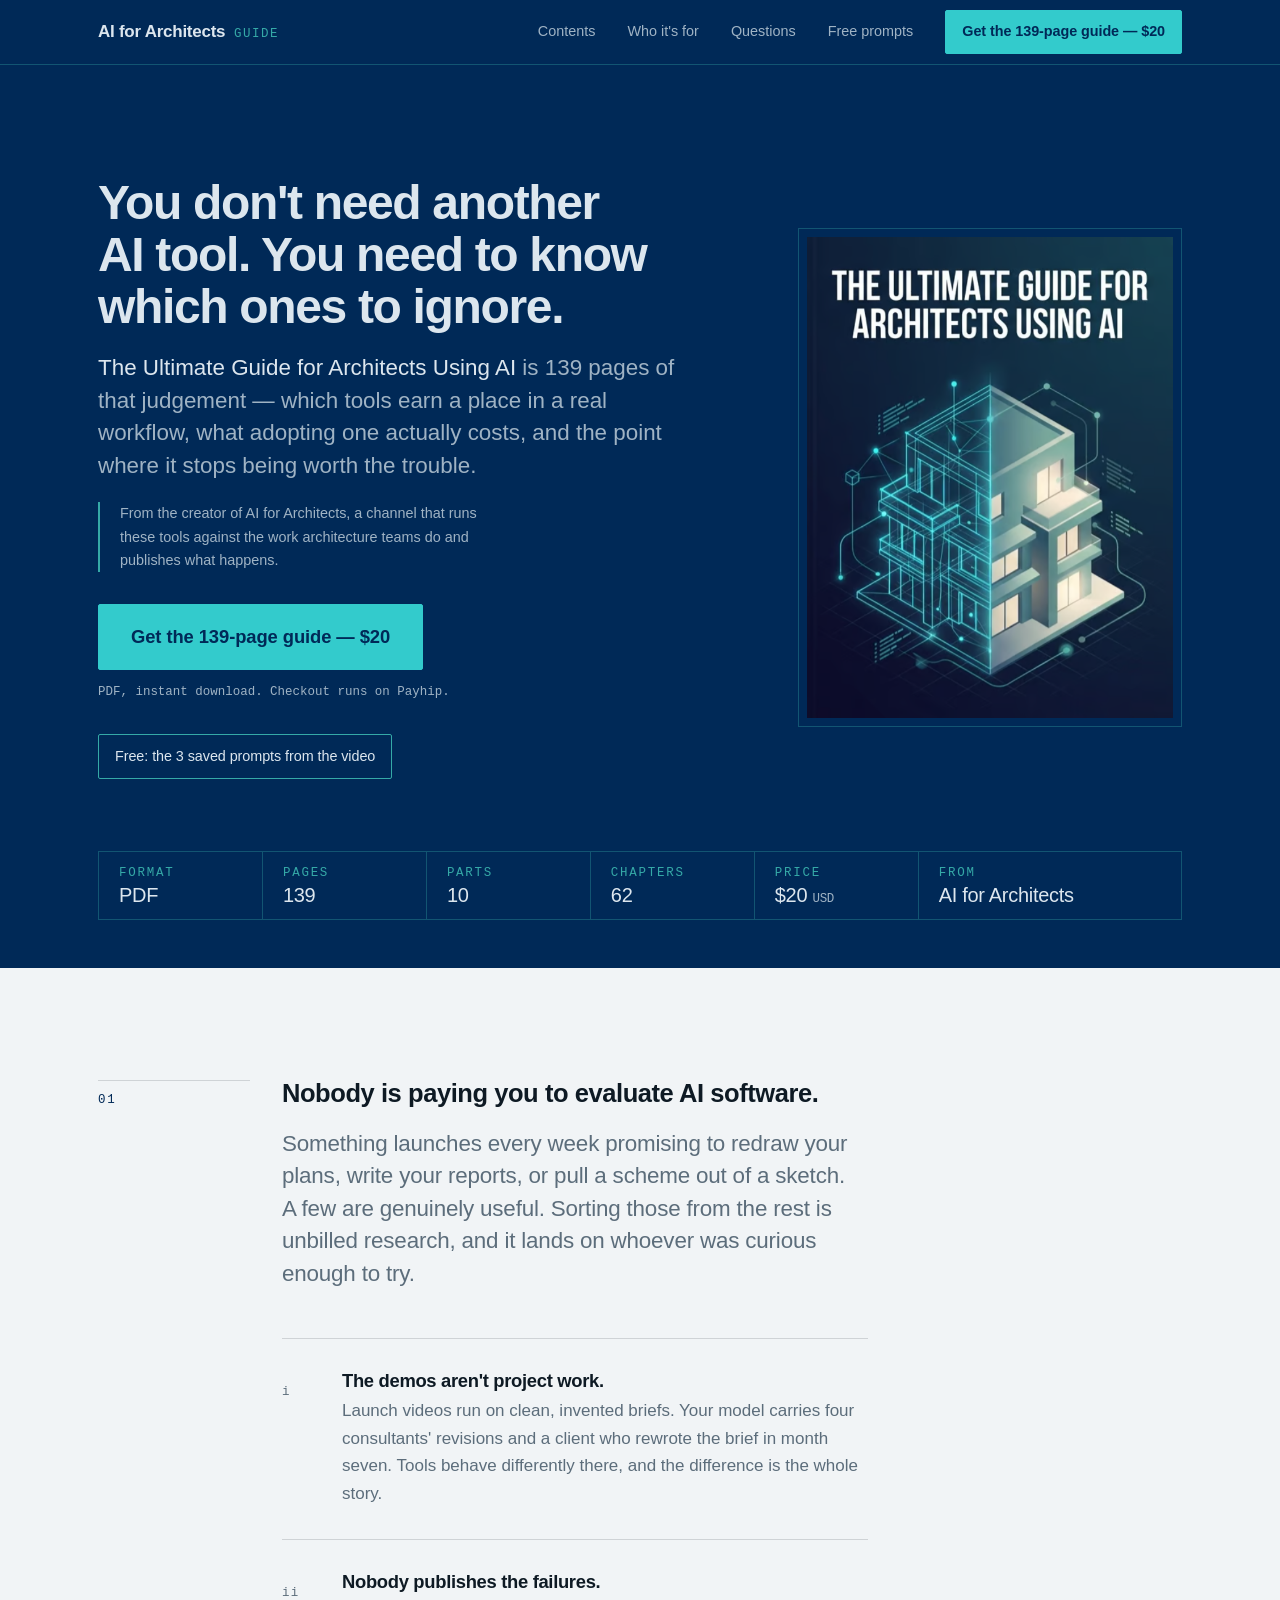
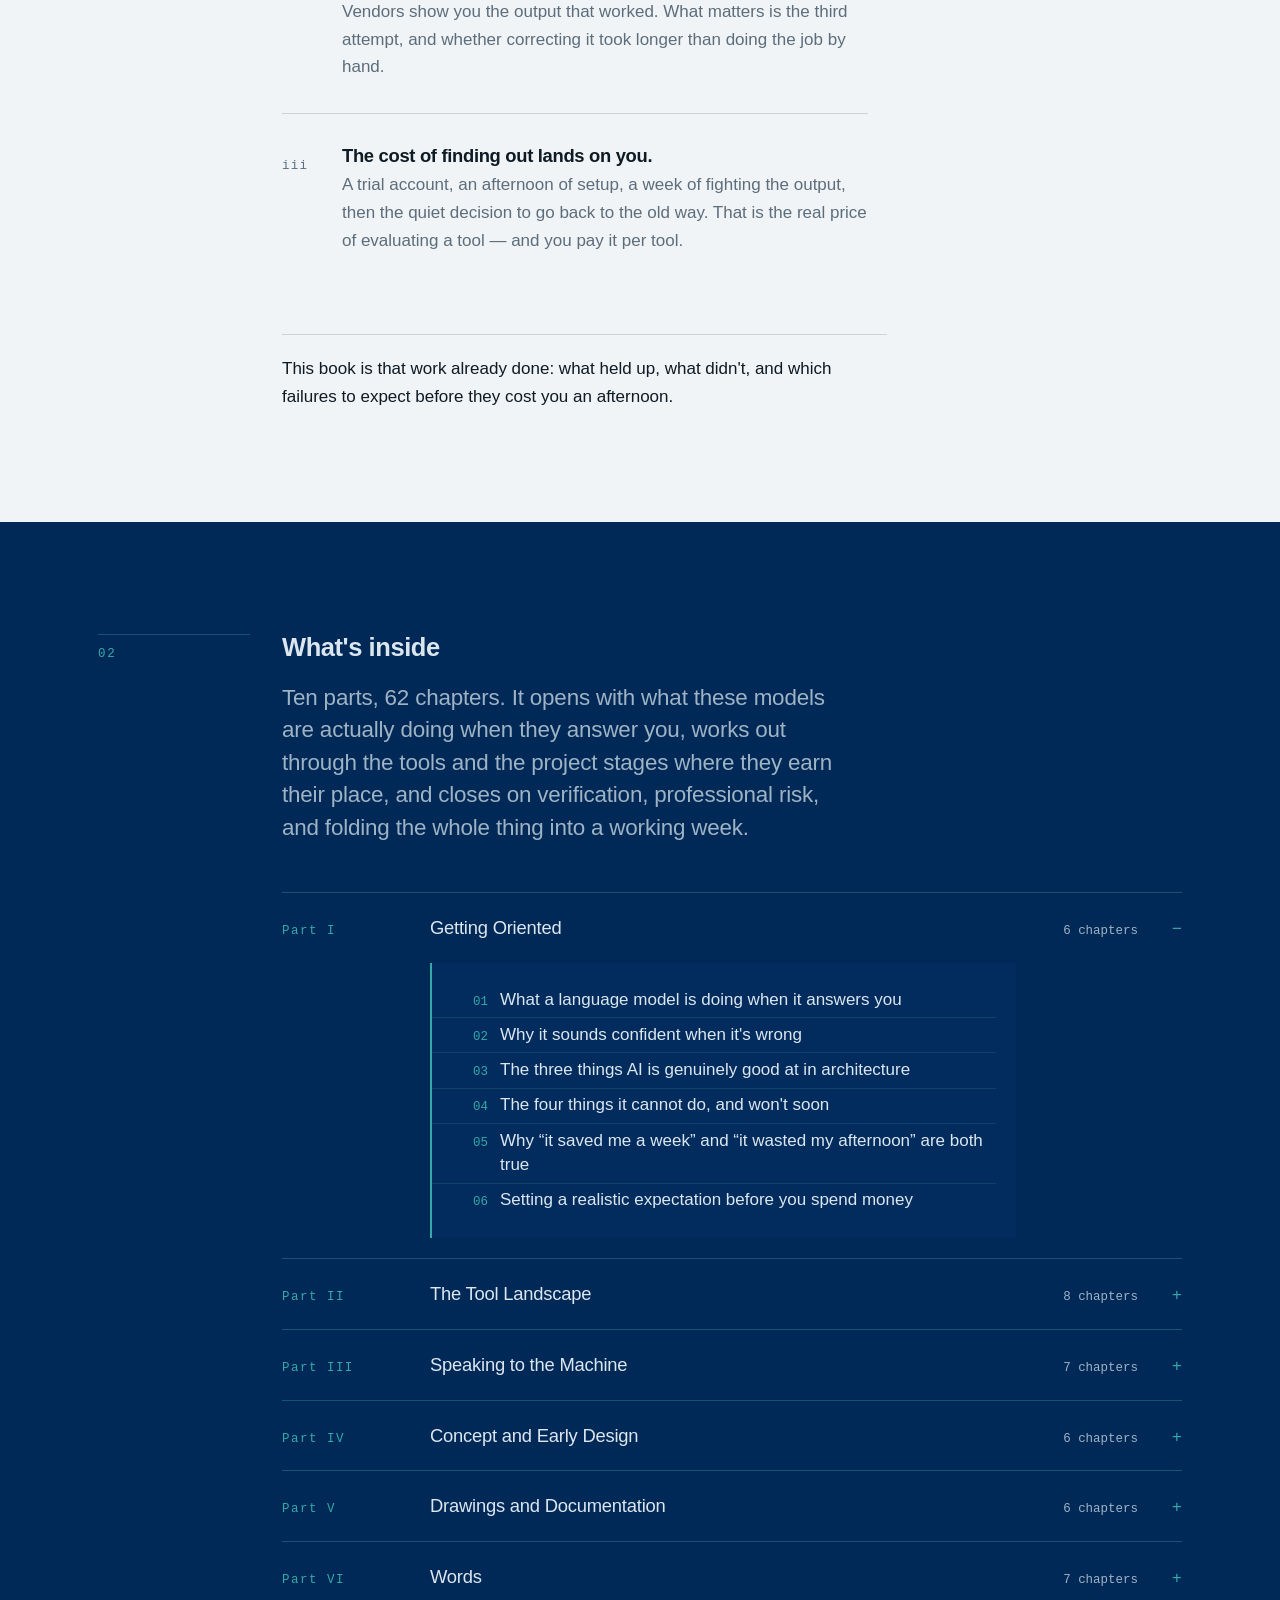
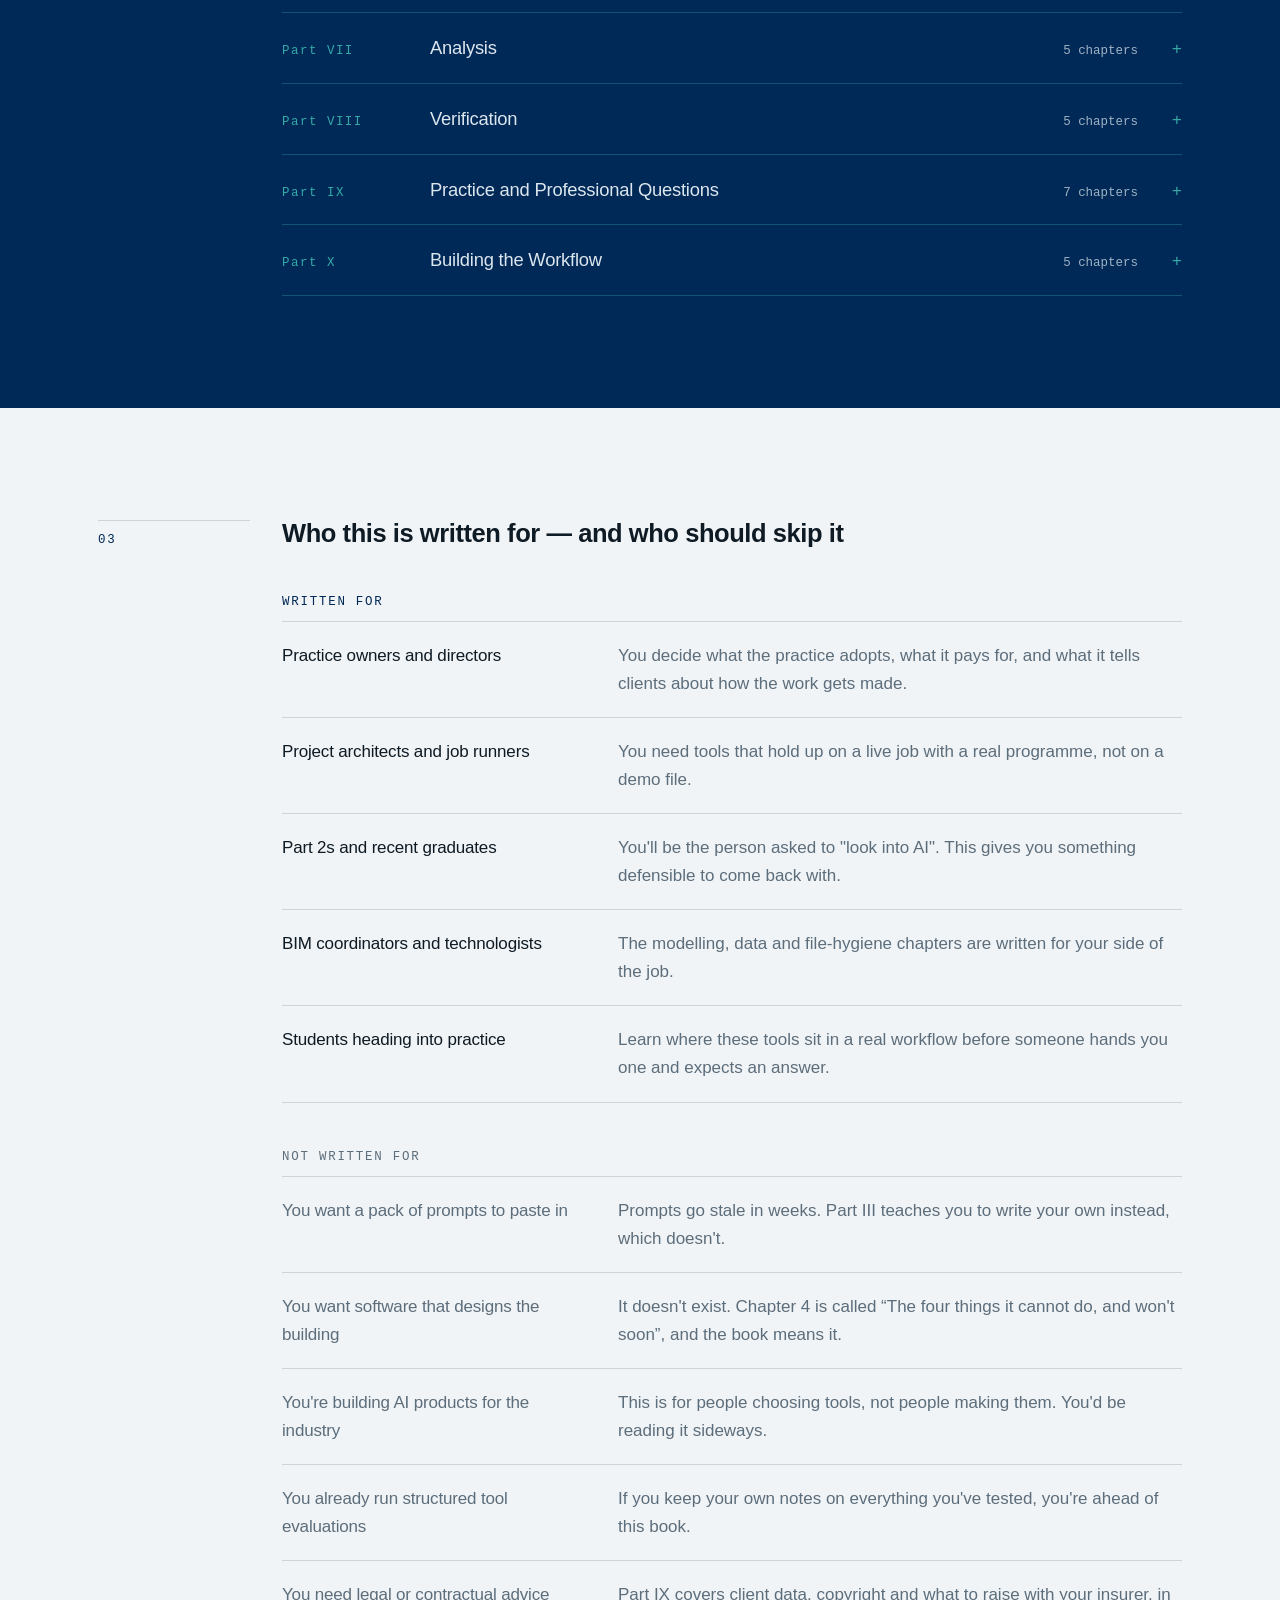
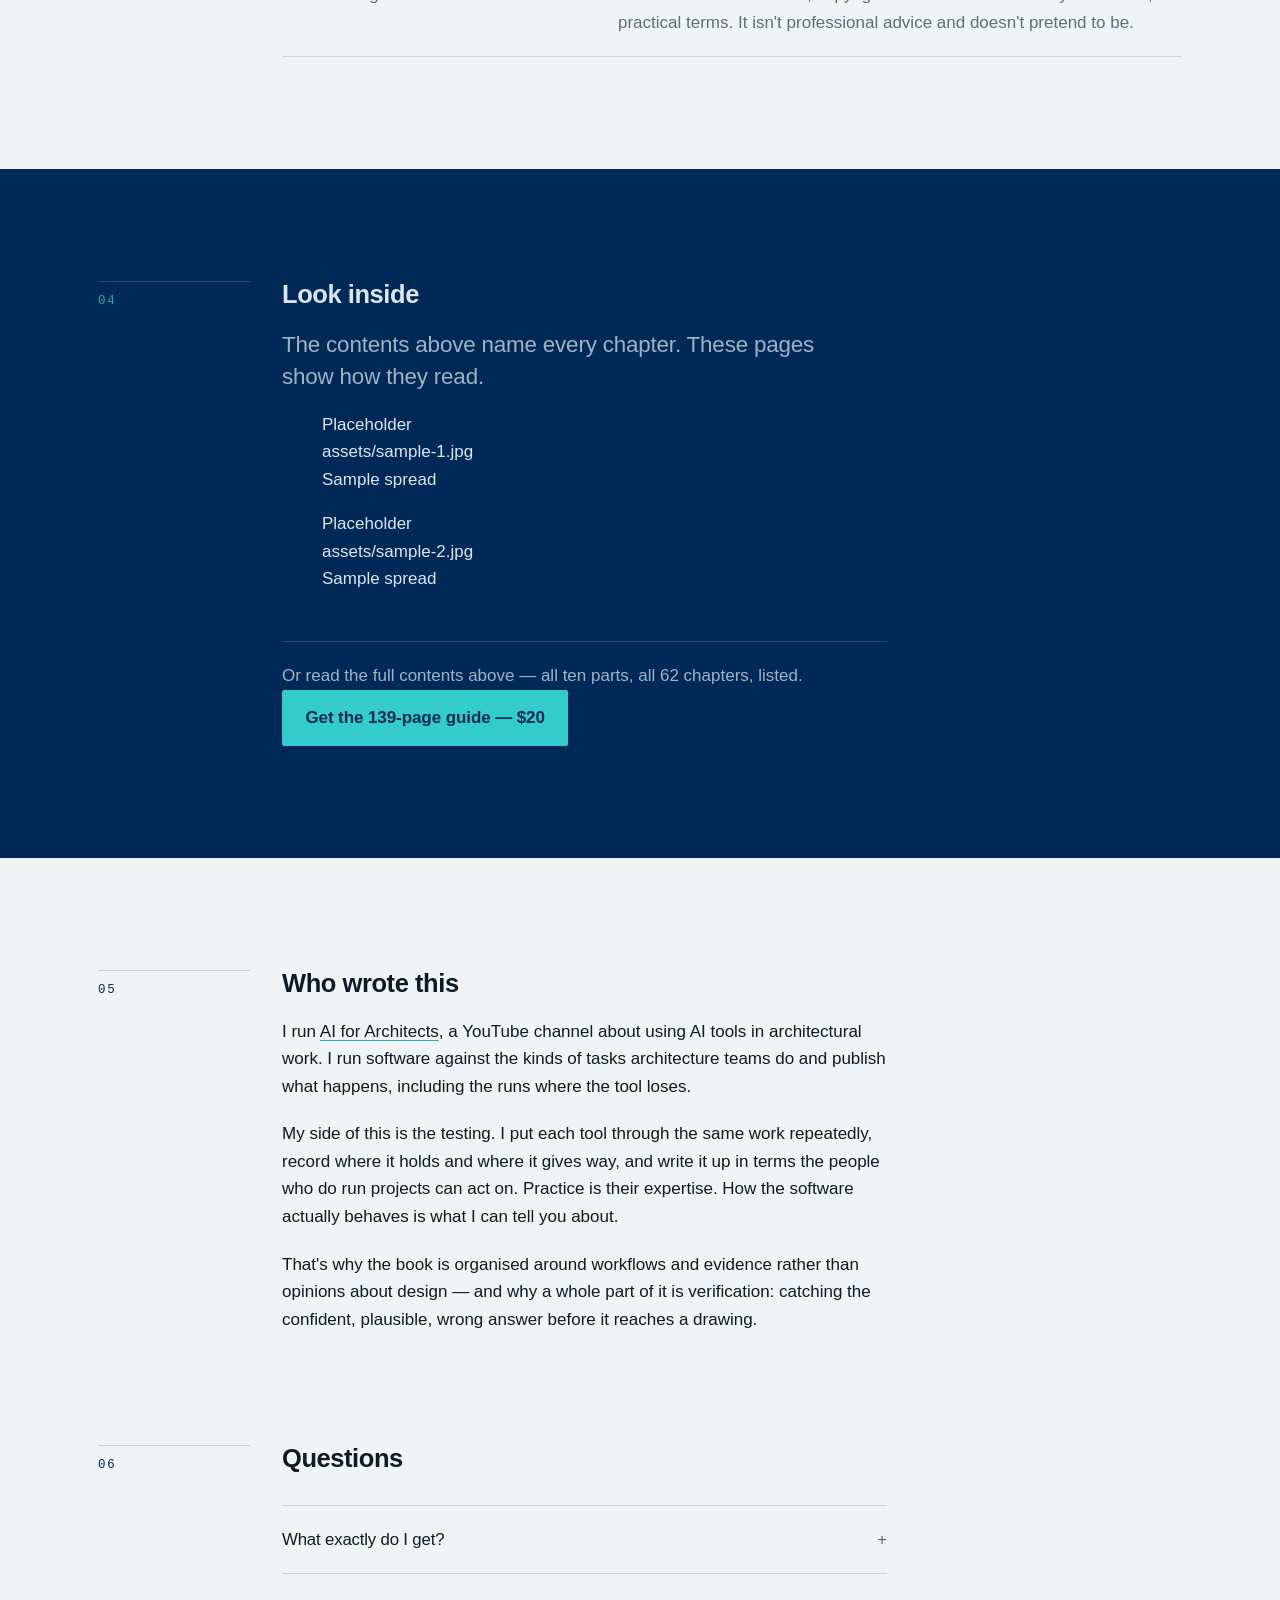
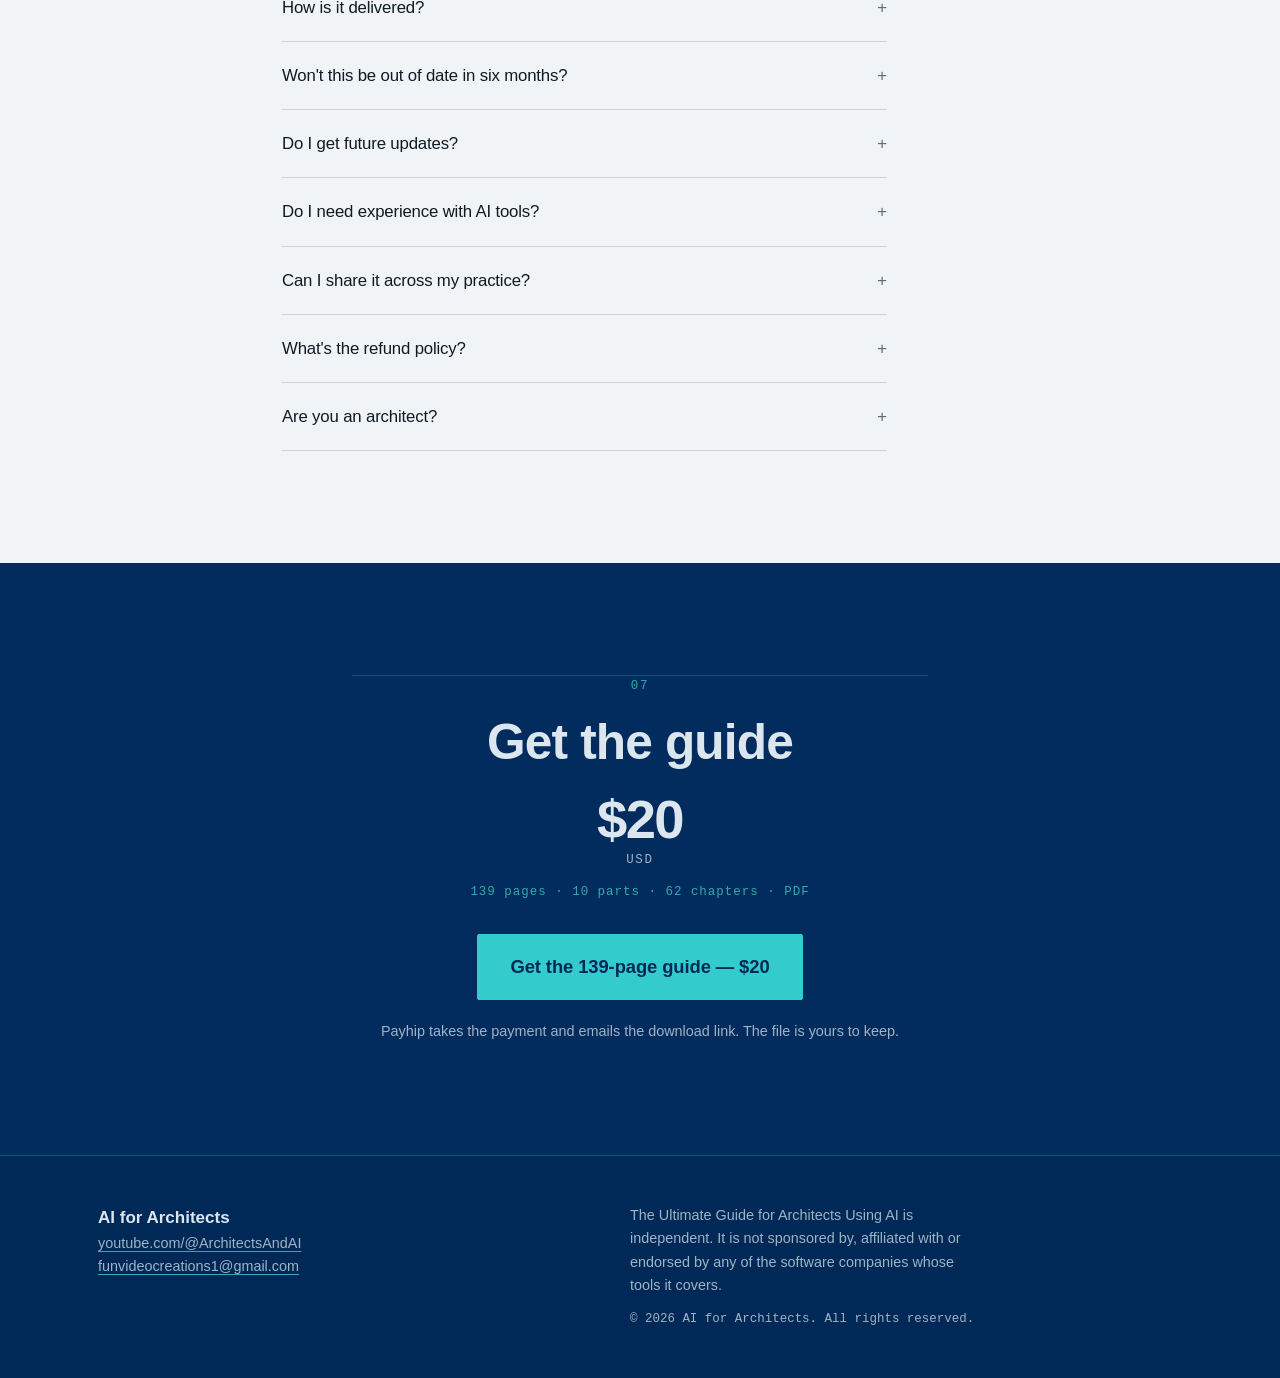
==== index.html @ 70deb107 "Update Payhip product link to https://payhip.com/b/8gr7H Co-Authored-By: Claude Opus 5.5 <noreply@an" ====
<!DOCTYPE html>
<html lang="en">
<head>
<meta charset="utf-8">
<meta name="viewport" content="width=device-width, initial-scale=1">
<title>The Ultimate Guide for Architects Using AI — 139-page PDF</title>
<meta name="description" content="Which AI tools earn a place in architectural workflows, where they fit, and where they fall apart. A 139-page PDF: 10 parts, 62 chapters, $20.">

<!-- ============================================================
     SITE URL — https://architectsandai.com, no trailing slash.
     It appears 10 times below: canonical, og:url, og:image, twitter:image
     and six times inside the structured data. Open Graph and Twitter need
     absolute URLs, so if the domain ever changes, change all ten.
     The deployed site should also settle on one host: if www.architectsandai.com
     resolves, redirect it to the bare domain so it matches the canonical.
     ============================================================ -->
<link rel="canonical" href="https://architectsandai.com/">

<!-- Open Graph — Facebook, LinkedIn, WhatsApp, Slack, Discord -->
<meta property="og:type" content="website">
<meta property="og:site_name" content="AI for Architects">
<meta property="og:locale" content="en_GB">
<meta property="og:url" content="https://architectsandai.com/">
<meta property="og:title" content="The Ultimate Guide for Architects Using AI">
<meta property="og:description" content="Which AI tools earn a place in architectural workflows, where they fit, and where they fall apart. 139 pages, 62 chapters, $20.">
<meta property="og:image" content="https://architectsandai.com/assets/og-image.png">
<meta property="og:image:width" content="1200">
<meta property="og:image:height" content="630">
<meta property="og:image:alt" content="The Ultimate Guide for Architects Using AI — 139 pages, 10 parts, 62 chapters.">

<!-- Twitter / X -->
<meta name="twitter:card" content="summary_large_image">
<meta name="twitter:title" content="The Ultimate Guide for Architects Using AI">
<meta name="twitter:description" content="Which AI tools earn a place in architectural workflows, where they fit, and where they fall apart. 139 pages, 62 chapters, $20.">
<meta name="twitter:image" content="https://architectsandai.com/assets/og-image.png">
<!-- CONFIRM: add <meta name="twitter:site" content="@yourhandle"> if you have one. -->

<link rel="icon" href="assets/favicon.svg" type="image/svg+xml">
<link rel="icon" href="assets/favicon-32.png" sizes="32x32" type="image/png">
<link rel="apple-touch-icon" href="assets/apple-touch-icon.png">
<meta name="theme-color" content="#002957">

<link rel="stylesheet" href="css/fonts.css">
<link rel="stylesheet" href="css/styles.css">

<!-- Structured data. No rating or review fields: there are no real reviews
     yet, and inventing them is both dishonest and a manual penalty. Add an
     aggregateRating block only when genuine reviews exist to count.
     The author is the channel, not a named architect. -->
<script type="application/ld+json">
{
  "@context": "https://schema.org",
  "@graph": [
    {
      "@type": "Book",
      "@id": "https://architectsandai.com/#book",
      "name": "The Ultimate Guide for Architects Using AI",
      "description": "A practical guide to which AI tools earn a place in architectural workflows, where they fit into real project stages, and where they fall apart. Ten parts, 62 chapters.",
      "bookFormat": "https://schema.org/EBook",
      "numberOfPages": 139,
      "inLanguage": "en",
      "image": "https://architectsandai.com/assets/cover.png",
      "url": "https://architectsandai.com/",
      "author": {
        "@type": "Organization",
        "name": "AI for Architects",
        "url": "https://www.youtube.com/@ArchitectsAndAI"
      },
      "publisher": {
        "@type": "Organization",
        "name": "AI for Architects",
        "url": "https://www.youtube.com/@ArchitectsAndAI"
      },
      "offers": {
        "@type": "Offer",
        "price": "20.00",
        "priceCurrency": "USD",
        "availability": "https://schema.org/InStock",
        "url": "https://payhip.com/b/8gr7H"
      }
    },
    {
      "@type": "Product",
      "@id": "https://architectsandai.com/#product",
      "name": "The Ultimate Guide for Architects Using AI",
      "description": "A 139-page PDF on using AI tools in architectural practice: 10 parts, 62 chapters, covering tool selection, project workflows, verification and professional risk.",
      "category": "Ebook",
      "image": "https://architectsandai.com/assets/cover.png",
      "brand": {
        "@type": "Brand",
        "name": "AI for Architects"
      },
      "offers": {
        "@type": "Offer",
        "price": "20.00",
        "priceCurrency": "USD",
        "availability": "https://schema.org/InStock",
        "url": "https://payhip.com/b/8gr7H"
      }
    }
  ]
}
</script>

<!-- ============================================================
     ANALYTICS SLOT — paste your analytics snippet here.
     ============================================================ -->

<!-- ============================================================
     PAYHIP PIXEL SLOT — paste your Payhip / ad pixel here.
     ============================================================ -->
</head>
<body>

<a class="skip" href="#main">Skip to content</a>

<header class="masthead">
  <div class="wrap masthead__inner">
    <a class="wordmark" href="#top">
      <span class="wordmark__name">AI for Architects</span>
      <span class="wordmark__meta">Guide</span>
    </a>
    <nav class="nav" aria-label="Sections">
      <a href="#contents">Contents</a>
      <a href="#audience">Who it's for</a>
      <a href="#faq">Questions</a>
      <a href="#prompts" data-prompts-open>Free prompts</a>
    </nav>
    <a class="btn btn--sm payhip-buy-button" data-theme="none" data-product="8gr7H" href="https://payhip.com/b/8gr7H" data-cta="header">Get the 139-page guide — $20</a>
  </div>
</header>

<main id="main">

  <!-- ========================= HERO ========================= -->
  <section class="hero" id="top">
    <div class="wrap hero__grid">

      <div class="hero__text">
        <h1 class="hero__title">You don't need another AI tool. You need to know which ones to ignore.</h1>
        <p class="hero__lede">
          <cite>The Ultimate Guide for Architects Using AI</cite> is 139 pages of that
          judgement — which tools earn a place in a real workflow, what adopting one actually
          costs, and the point where it stops being worth the trouble.
        </p>
        <p class="hero__byline">
          From the creator of <span class="nowrap">AI for Architects</span>, a channel that runs
          these tools against the work architecture teams do and publishes what happens.
        </p>
        <a class="btn btn--lg payhip-buy-button" data-theme="none" data-product="8gr7H" href="https://payhip.com/b/8gr7H" data-cta="hero">Get the 139-page guide — $20</a>
        <p class="hero__reassure">PDF, instant download. Checkout runs on Payhip.</p>
        <a class="btn btn--sm btn--ghost hero__prompts" href="#prompts" data-prompts-open>Free: the 3 saved prompts from the video</a>
      </div>

      <figure class="hero__cover">
        <!-- The cover artwork is assets/cover.png, 593x780. width/height carry that ratio so
             the box is reserved before the image decodes and nothing shifts; if you ever swap
             the artwork for a different shape, update both numbers to match. The placeholder
             stands in only if the file goes missing, so the hero never breaks. -->
        <img src="assets/cover.png"
             onerror="this.onerror=null; this.src='assets/cover-placeholder.svg'"
             fetchpriority="high" decoding="sync"
             width="593" height="780"
             alt="Cover of The Ultimate Guide for Architects Using AI: an isometric drawing of a three-storey building, one half a solid model and the other a cyan wireframe threaded with data nodes.">
      </figure>

    </div>

    <!-- Title block: the hard facts, in the position a drawing sheet puts them. -->
    <div class="wrap">
      <dl class="titleblock">
        <div class="titleblock__cell"><dt>Format</dt><dd>PDF</dd></div>
        <div class="titleblock__cell"><dt>Pages</dt><dd>139</dd></div>
        <div class="titleblock__cell"><dt>Parts</dt><dd>10</dd></div>
        <div class="titleblock__cell"><dt>Chapters</dt><dd>62</dd></div>
        <div class="titleblock__cell"><dt>Price</dt><dd>$20 <span class="titleblock__sub">USD</span></dd></div>
        <div class="titleblock__cell titleblock__cell--wide"><dt>From</dt><dd>AI for Architects</dd></div>
      </dl>
    </div>
  </section>

  <!-- ========================= 01 PROBLEM ========================= -->
  <section class="section section--paper" id="problem">
    <div class="wrap band">
      <p class="band__num">01</p>
      <div class="band__body">
        <h2>Nobody is paying you to evaluate AI software.</h2>
        <p class="lead">
          Something launches every week promising to redraw your plans, write your reports, or
          pull a scheme out of a sketch. A few are genuinely useful. Sorting those from the rest
          is unbilled research, and it lands on whoever was curious enough to try.
        </p>

        <ol class="reasons">
          <li class="reason">
            <p class="reason__num">i</p>
            <div>
              <h3>The demos aren't project work.</h3>
              <p>Launch videos run on clean, invented briefs. Your model carries four consultants'
              revisions and a client who rewrote the brief in month seven. Tools behave differently
              there, and the difference is the whole story.</p>
            </div>
          </li>
          <li class="reason">
            <p class="reason__num">ii</p>
            <div>
              <h3>Nobody publishes the failures.</h3>
              <p>Vendors show you the output that worked. What matters is the third attempt, and
              whether correcting it took longer than doing the job by hand.</p>
            </div>
          </li>
          <li class="reason">
            <p class="reason__num">iii</p>
            <div>
              <h3>The cost of finding out lands on you.</h3>
              <p>A trial account, an afternoon of setup, a week of fighting the output, then the
              quiet decision to go back to the old way. That is the real price of evaluating a
              tool — and you pay it per tool.</p>
            </div>
          </li>
        </ol>

        <p class="band__close">
          This book is that work already done: what held up, what didn't, and which failures to
          expect before they cost you an afternoon.
        </p>
      </div>
    </div>
  </section>

  <!-- ========================= 02 WHAT'S INSIDE ========================= -->
  <section class="section section--navy" id="contents">
    <div class="wrap band">
      <p class="band__num">02</p>
      <div class="band__body">
        <h2>What's inside</h2>
        <p class="lead">
          Ten parts, 62 chapters. It opens with what these models are actually doing when they
          answer you, works out through the tools and the project stages where they earn their
          place, and closes on verification, professional risk, and folding the whole thing into
          a working week.
        </p>

        <ol class="index">

          <li class="index__row">
            <details open>
              <summary>
                <span class="index__part">Part I</span>
                <span class="index__title">Getting Oriented</span>
                <span class="index__count">6 chapters</span>
                <span class="mark index__mark" aria-hidden="true"></span>
              </summary>
              <div class="index__panel">
                <ol class="chapters">
                  <li><span>01</span>What a language model is doing when it answers you</li>
                  <li><span>02</span>Why it sounds confident when it's wrong</li>
                  <li><span>03</span>The three things AI is genuinely good at in architecture</li>
                  <li><span>04</span>The four things it cannot do, and won't soon</li>
                  <li><span>05</span>Why “it saved me a week” and “it wasted my afternoon” are both true</li>
                  <li><span>06</span>Setting a realistic expectation before you spend money</li>
                </ol>
              </div>
            </details>
          </li>

          <li class="index__row">
            <details>
              <summary>
                <span class="index__part">Part II</span>
                <span class="index__title">The Tool Landscape</span>
                <span class="index__count">8 chapters</span>
                <span class="mark index__mark" aria-hidden="true"></span>
              </summary>
              <div class="index__panel">
                <ol class="chapters">
                  <li><span>07</span>Text models: the general assistants</li>
                  <li><span>08</span>Image generators: concept and visualization</li>
                  <li><span>09</span>Plan generators: what they actually produce</li>
                  <li><span>10</span>Rendering and post-processing tools</li>
                  <li><span>11</span>Plugins inside your existing software</li>
                  <li><span>12</span>Document and code-search tools</li>
                  <li><span>13</span>How to evaluate a new tool in twenty minutes</li>
                  <li><span>14</span>The subscription trap: what's worth paying for</li>
                </ol>
              </div>
            </details>
          </li>

          <li class="index__row">
            <details>
              <summary>
                <span class="index__part">Part III</span>
                <span class="index__title">Speaking to the Machine</span>
                <span class="index__count">7 chapters</span>
                <span class="mark index__mark" aria-hidden="true"></span>
              </summary>
              <div class="index__panel">
                <ol class="chapters">
                  <li><span>15</span>Why architectural vocabulary produces better output</li>
                  <li><span>16</span>Program, brief, and constraint</li>
                  <li><span>17</span>Organisation types as prompt terms</li>
                  <li><span>18</span>Describing spatial quality without adjective soup</li>
                  <li><span>19</span>Reference images and what they actually control</li>
                  <li><span>20</span>Iteration: the second prompt matters more than the first</li>
                  <li><span>21</span>Building a reusable prompt library</li>
                </ol>
              </div>
            </details>
          </li>

          <li class="index__row">
            <details>
              <summary>
                <span class="index__part">Part IV</span>
                <span class="index__title">Concept and Early Design</span>
                <span class="index__count">6 chapters</span>
                <span class="mark index__mark" aria-hidden="true"></span>
              </summary>
              <div class="index__panel">
                <ol class="chapters">
                  <li><span>22</span>Generating options faster than you can sketch them</li>
                  <li><span>23</span>Massing studies and site response</li>
                  <li><span>24</span>Precedent research without the rabbit hole</li>
                  <li><span>25</span>Testing a brief against itself</li>
                  <li><span>26</span>Where AI concepts fall apart under program pressure</li>
                  <li><span>27</span>Presenting AI-assisted concepts to a client, honestly</li>
                </ol>
              </div>
            </details>
          </li>

          <li class="index__row">
            <details>
              <summary>
                <span class="index__part">Part V</span>
                <span class="index__title">Drawings and Documentation</span>
                <span class="index__count">6 chapters</span>
                <span class="mark index__mark" aria-hidden="true"></span>
              </summary>
              <div class="index__panel">
                <ol class="chapters">
                  <li><span>28</span>What plan generators actually produce, tested</li>
                  <li><span>29</span>Why AI can't hold dimensional consistency</li>
                  <li><span>30</span>Detail libraries and annotation assistance</li>
                  <li><span>31</span>Drawing review: using AI to catch your own errors</li>
                  <li><span>32</span>Sheet setup, titleblocks, and the boring wins</li>
                  <li><span>33</span>The honest state of AI-to-BIM</li>
                </ol>
              </div>
            </details>
          </li>

          <li class="index__row">
            <details>
              <summary>
                <span class="index__part">Part VI</span>
                <span class="index__title">Words</span>
                <span class="index__count">7 chapters</span>
                <span class="mark index__mark" aria-hidden="true"></span>
              </summary>
              <div class="index__panel">
                <ol class="chapters">
                  <li><span>34</span>Specifications: drafting, comparing, checking</li>
                  <li><span>35</span>Design narratives and competition text</li>
                  <li><span>36</span>Fee proposals and scope descriptions</li>
                  <li><span>37</span>Client emails that took an hour, in five minutes</li>
                  <li><span>38</span>Meeting notes to action items</li>
                  <li><span>39</span>Planning statements and submission documents</li>
                  <li><span>40</span>Keeping your voice, not the machine's</li>
                </ol>
              </div>
            </details>
          </li>

          <li class="index__row">
            <details>
              <summary>
                <span class="index__part">Part VII</span>
                <span class="index__title">Analysis</span>
                <span class="index__count">5 chapters</span>
                <span class="mark index__mark" aria-hidden="true"></span>
              </summary>
              <div class="index__panel">
                <ol class="chapters">
                  <li><span>41</span>Code research: how far to trust it</li>
                  <li><span>42</span>Zoning and site constraint checks</li>
                  <li><span>43</span>Energy and daylight: what AI can and can't model</li>
                  <li><span>44</span>Cost estimation and why it's dangerous here</li>
                  <li><span>45</span>Reading long technical documents fast</li>
                </ol>
              </div>
            </details>
          </li>

          <li class="index__row">
            <details>
              <summary>
                <span class="index__part">Part VIII</span>
                <span class="index__title">Verification</span>
                <span class="index__count">5 chapters</span>
                <span class="mark index__mark" aria-hidden="true"></span>
              </summary>
              <div class="index__panel">
                <ol class="chapters">
                  <li><span>46</span>The verification habit</li>
                  <li><span>47</span>How to spot a fabricated citation</li>
                  <li><span>48</span>How to spot a plausible wrong number</li>
                  <li><span>49</span>The categories of error, and which are dangerous</li>
                  <li><span>50</span>Building a check step into every workflow</li>
                </ol>
              </div>
            </details>
          </li>

          <li class="index__row">
            <details>
              <summary>
                <span class="index__part">Part IX</span>
                <span class="index__title">Practice and Professional Questions</span>
                <span class="index__count">7 chapters</span>
                <span class="mark index__mark" aria-hidden="true"></span>
              </summary>
              <div class="index__panel">
                <ol class="chapters">
                  <li><span>51</span>The questions to ask before AI touches client work</li>
                  <li><span>52</span>Standard of care: an open question worth watching</li>
                  <li><span>53</span>What never goes into a chat box</li>
                  <li><span>54</span>Client data and third-party tools</li>
                  <li><span>55</span>Copyright and AI-generated images</li>
                  <li><span>56</span>What to raise with your insurer and your contracts</li>
                  <li><span>57</span>What to tell a client, and when</li>
                </ol>
              </div>
            </details>
          </li>

          <li class="index__row">
            <details>
              <summary>
                <span class="index__part">Part X</span>
                <span class="index__title">Building the Workflow</span>
                <span class="index__count">5 chapters</span>
                <span class="mark index__mark" aria-hidden="true"></span>
              </summary>
              <div class="index__panel">
                <ol class="chapters">
                  <li><span>58</span>Auditing where your hours actually go</li>
                  <li><span>59</span>Choosing the three tasks to automate first</li>
                  <li><span>60</span>The weekly review that keeps the system honest</li>
                  <li><span>61</span>Introducing this to a team that doesn't want it</li>
                  <li><span>62</span>Staying current without chasing every release</li>
                </ol>
              </div>
            </details>
          </li>

        </ol>
      </div>
    </div>
  </section>

  <!-- ========================= 03 AUDIENCE ========================= -->
  <section class="section section--paper" id="audience">
    <div class="wrap band">
      <p class="band__num">03</p>
      <div class="band__body">
        <h2>Who this is written for — and who should skip it</h2>

        <h3 class="sched__head">Written for</h3>
        <dl class="sched">
          <div class="sched__row">
            <dt>Practice owners and directors</dt>
            <dd>You decide what the practice adopts, what it pays for, and what it tells clients
            about how the work gets made.</dd>
          </div>
          <div class="sched__row">
            <dt>Project architects and job runners</dt>
            <dd>You need tools that hold up on a live job with a real programme, not on a demo
            file.</dd>
          </div>
          <div class="sched__row">
            <dt>Part 2s and recent graduates</dt>
            <dd>You'll be the person asked to "look into AI". This gives you something defensible
            to come back with.</dd>
          </div>
          <div class="sched__row">
            <dt>BIM coordinators and technologists</dt>
            <dd>The modelling, data and file-hygiene chapters are written for your side of the
            job.</dd>
          </div>
          <div class="sched__row">
            <dt>Students heading into practice</dt>
            <dd>Learn where these tools sit in a real workflow before someone hands you one and
            expects an answer.</dd>
          </div>
        </dl>

        <h3 class="sched__head sched__head--no">Not written for</h3>
        <dl class="sched sched--no">
          <div class="sched__row">
            <dt>You want a pack of prompts to paste in</dt>
            <dd>Prompts go stale in weeks. Part III teaches you to write your own instead, which
            doesn't.</dd>
          </div>
          <div class="sched__row">
            <dt>You want software that designs the building</dt>
            <dd>It doesn't exist. Chapter 4 is called “The four things it cannot do, and won't
            soon”, and the book means it.</dd>
          </div>
          <div class="sched__row">
            <dt>You're building AI products for the industry</dt>
            <dd>This is for people choosing tools, not people making them. You'd be reading it
            sideways.</dd>
          </div>
          <div class="sched__row">
            <dt>You already run structured tool evaluations</dt>
            <dd>If you keep your own notes on everything you've tested, you're ahead of this
            book.</dd>
          </div>
          <div class="sched__row">
            <dt>You need legal or contractual advice</dt>
            <dd>Part IX covers client data, copyright and what to raise with your insurer, in
            practical terms. It isn't professional advice and doesn't pretend to be.</dd>
          </div>
        </dl>
      </div>
    </div>
  </section>

  <!-- ========================= 04 LOOK INSIDE ========================= -->
  <section class="section section--navy" id="sample">
    <div class="wrap band">
      <p class="band__num">04</p>
      <div class="band__body">
        <h2>Look inside</h2>
        <p class="lead">
          The contents above name every chapter. These pages show how they read.
        </p>

        <!-- ========================================================
             PLACEHOLDER — SAMPLE SPREADS
             Drop 2-3 page exports into /assets as sample-1.jpg,
             sample-2.jpg, sample-3.jpg (landscape spreads work best),
             then delete the .placeholder blocks below and uncomment
             the <img> lines.
             ======================================================== -->
        <div class="spreads">
          <figure class="spread">
            <div class="placeholder">
              <p class="placeholder__tag">Placeholder</p>
              <p>assets/sample-1.jpg</p>
            </div>
            <!-- <img src="assets/sample-1.jpg" width="1200" height="800" loading="lazy" alt="Sample spread: ..."> -->
            <figcaption>Sample spread</figcaption>
          </figure>
          <figure class="spread">
            <div class="placeholder">
              <p class="placeholder__tag">Placeholder</p>
              <p>assets/sample-2.jpg</p>
            </div>
            <!-- <img src="assets/sample-2.jpg" width="1200" height="800" loading="lazy" alt="Sample spread: ..."> -->
            <figcaption>Sample spread</figcaption>
          </figure>
        </div>

        <p class="band__close">
          Or read the full contents above — all ten parts, all 62 chapters, listed.
        </p>
        <a class="btn payhip-buy-button" data-theme="none" data-product="8gr7H" href="https://payhip.com/b/8gr7H" data-cta="mid">Get the 139-page guide — $20</a>
      </div>
    </div>
  </section>

  <!-- ========================= 05 ABOUT ========================= -->
  <section class="section section--paper" id="about">
    <div class="wrap band">
      <p class="band__num">05</p>
      <div class="band__body band__body--narrow">
        <h2>Who wrote this</h2>
        <p>
          I run <a href="https://www.youtube.com/@ArchitectsAndAI" rel="noopener">AI for Architects</a>,
          a YouTube channel about using AI tools in architectural work. I run software against
          the kinds of tasks architecture teams do and publish what happens, including the runs
          where the tool loses.
        </p>
        <p>
          My side of this is the testing. I put each tool through the same work repeatedly, record
          where it holds and where it gives way, and write it up in terms the people who do run
          projects can act on. Practice is their expertise. How the software actually behaves is
          what I can tell you about.
        </p>
        <p>
          That's why the book is organised around workflows and evidence rather than opinions
          about design — and why a whole part of it is verification: catching the confident,
          plausible, wrong answer before it reaches a drawing.
        </p>
        <!-- CONFIRM: if practitioners reviewed or contributed to the manuscript, say so here —
             it is the strongest honest credibility line available. Leave out if not true. -->
      </div>
    </div>
  </section>

  <!-- ========================= 06 FAQ ========================= -->
  <section class="section section--paper section--tight" id="faq">
    <div class="wrap band">
      <p class="band__num">06</p>
      <div class="band__body band__body--narrow">
        <h2>Questions</h2>

        <ul class="faq">
          <li class="faq__row">
            <details>
              <summary><span class="faq__q">What exactly do I get?</span><span class="mark" aria-hidden="true"></span></summary>
              <div class="faq__a"><p>One PDF: 139 pages, 10 parts, 62 chapters. It reads on a
              laptop, tablet or phone, though the diagrams are easier on a larger screen.</p></div>
            </details>
          </li>
          <li class="faq__row">
            <details>
              <summary><span class="faq__q">How is it delivered?</span><span class="mark" aria-hidden="true"></span></summary>
              <!-- CONFIRM: exact Payhip delivery wording and whether a download link is emailed
                   immediately or after payment clears. -->
              <div class="faq__a"><p>Payhip handles checkout and sends a download link by email as
              soon as the payment goes through. No account to create, no subscription.</p></div>
            </details>
          </li>
          <li class="faq__row">
            <details>
              <summary><span class="faq__q">Won't this be out of date in six months?</span><span class="mark" aria-hidden="true"></span></summary>
              <div class="faq__a"><p>Parts of it will. Interfaces and pricing change constantly,
              so the book is built around what each <em>class</em> of tool is good and bad at,
              which moves far more slowly. Where something is likely to date fast, the text says
              so.</p></div>
            </details>
          </li>
          <li class="faq__row">
            <details>
              <summary><span class="faq__q">Do I get future updates?</span><span class="mark" aria-hidden="true"></span></summary>
              <!-- CONFIRM: Payhip can notify existing buyers when you replace the product file.
                   Worth switching on, since this answer promises free revised editions. -->
              <div class="faq__a"><p>Yes. Revised editions are free to anyone who has already
              bought it — you don't pay again for the next version.</p></div>
            </details>
          </li>
          <li class="faq__row">
            <details>
              <summary><span class="faq__q">Do I need experience with AI tools?</span><span class="mark" aria-hidden="true"></span></summary>
              <div class="faq__a"><p>No. Part I starts at what a language model is actually
              doing when it answers you. If you already use these tools daily, start at Part II —
              the tool landscape, and how to judge a new one in twenty minutes.</p></div>
            </details>
          </li>
          <li class="faq__row">
            <details>
              <summary><span class="faq__q">Can I share it across my practice?</span><span class="mark" aria-hidden="true"></span></summary>
              <div class="faq__a"><p>It's a single-reader licence. The copy is for you rather
              than for the practice, so colleagues who want one would need their own.</p></div>
            </details>
          </li>
          <li class="faq__row">
            <details>
              <summary><span class="faq__q">What's the refund policy?</span><span class="mark" aria-hidden="true"></span></summary>
              <!-- CONFIRM: two things worth checking before launch. (1) Payhip's own seller
                   terms may give buyers rights regardless of what this says. (2) UK and EU
                   consumers normally hold a 14-day cancellation right on digital purchases
                   unless they expressly waive it at checkout and acknowledge losing it. If you
                   sell into either market, this answer may need a sentence added. -->
              <div class="faq__a"><p>There isn't one. It's a digital file that downloads the
              moment you pay, so sales are final. That's why the contents above list all 62
              chapters — read them, and buy only if the book covers what you need.</p></div>
            </details>
          </li>
          <li class="faq__row">
            <details>
              <summary><span class="faq__q">Are you an architect?</span><span class="mark" aria-hidden="true"></span></summary>
              <div class="faq__a"><p>No. I test AI tools and report what holds up for architecture
              teams; I have no architectural training and don't work at a practice. The book is
              written from that position — it tells you how the software behaves, not how to
              design.</p></div>
            </details>
          </li>
        </ul>
      </div>
    </div>
  </section>

  <!-- ========================= 07 FINAL CTA ========================= -->
  <section class="section section--deep final" id="buy">
    <div class="wrap final__inner">
      <p class="band__num band__num--center">07</p>
      <h2>Get the guide</h2>
      <p class="final__price"><span>$20</span> USD</p>
      <p class="final__detail">139 pages · 10 parts · 62 chapters · PDF</p>
      <a class="btn btn--lg payhip-buy-button" data-theme="none" data-product="8gr7H" href="https://payhip.com/b/8gr7H" data-cta="final">Get the 139-page guide — $20</a>
      <p class="final__after">
        Payhip takes the payment and emails the download link. The file is yours to keep.
      </p>
    </div>
  </section>

</main>

<footer class="footer">
  <div class="wrap footer__inner">
    <div class="footer__col">
      <p class="footer__brand">AI for Architects</p>
      <p><a href="https://www.youtube.com/@ArchitectsAndAI" rel="noopener">youtube.com/@ArchitectsAndAI</a></p>
      <p><a href="mailto:funvideocreations1@gmail.com">funvideocreations1@gmail.com</a></p>
    </div>
    <div class="footer__col footer__col--note">
      <p>
        <cite>The Ultimate Guide for Architects Using AI</cite> is independent. It is not
        sponsored by, affiliated with or endorsed by any of the software companies whose tools it
        covers.
      </p>
      <p class="footer__copy">© <span id="year">2026</span> AI for Architects. All rights reserved.</p>
    </div>
  </div>
</footer>

<!-- ============================================================
     FREE PROMPTS — the three saved prompts from the video.
     Opened by any link to #prompts (hero button, nav link), and directly
     by visiting the site's address with #prompts on the end, so that
     address can go in a video description. The prompt text inside each <pre> is
     exactly what the copy button puts on the clipboard.
     ============================================================ -->
<dialog class="prompts" id="prompts" aria-labelledby="prompts-title">
  <div class="prompts__inner">
    <div class="prompts__head">
      <div>
        <p class="prompts__eyebrow">Free · From the video</p>
        <h2 class="prompts__title" id="prompts-title">The 3 saved prompts</h2>
      </div>
      <button class="prompts__close" type="button" data-prompts-close aria-label="Close the prompts">Close</button>
    </div>

    <div class="prompts__body">
      <p class="prompts__intro">
        The full pipeline from the video. Build the setup once — Custom Instructions, one
        Project per job, these three prompts — and stop re-typing your instructions on every
        project. Each one assumes you're working inside a ChatGPT Project with your own files
        uploaded: the brief, your code and zoning documents, your drawings. That's what turns
        the model from something that remembers into something that reads.
      </p>

      <section class="prompt" aria-labelledby="prompt-1-title">
        <div class="prompt__head">
          <div>
            <p class="prompt__num">Prompt 01</p>
            <h3 class="prompt__title" id="prompt-1-title">The Brief</h3>
          </div>
          <button class="prompt__copy" type="button" data-copy="prompt-1-text">Copy prompt</button>
        </div>
        <p class="prompt__what">Turns raw call notes into a structured brief you can design against — with every line marked stated, implied or missing, so you can hand it straight back to the client for confirmation.</p>
<pre class="prompt__text" id="prompt-1-text">SOURCE
Use only my raw notes and the files in this Project. Do not add
requirements, preferences, standards or budget figures that
aren't in them. Do not fill gaps with what's typical for this
project type.

TASK
Turn my raw notes into a structured architectural brief I can
design against and send back to the client for confirmation.

STRUCTURE
- Project summary, three sentences
- Client goals: what they want, and where stated, why
- The people: who lives or works here, how many, how they use
  the space
- Site: address, orientation, access, slope, existing structures,
  neighbours, anything they mentioned about the setting
- Program: every space named, with any size, quality or
  adjacency note attached to it
- Constraints: planning, zoning, heritage, access, services,
  timeline
- Budget signals: figures given, and any indirect signal
  (finishes named, comparisons made, phrases like "nothing fancy")
- Priorities: what they'd protect if the budget tightened, and
  what they'd drop
- Timeline and any fixed dates

TRACEABILITY
Against every line, mark one of:
STATED - quote the words from my notes
IMPLIED - my notes point to it, say which line and how
MISSING - not in the notes at all
Never write a line without one of these marks. If a section is
entirely MISSING, say so rather than producing a plausible one.

QUESTIONS
Then a numbered list of every question I still need answered,
ordered by what blocks design work soonest. For each, say in one
line what it changes if the answer goes either way.

CONTRADICTIONS
List anywhere my notes conflict with each other, or where a
stated goal doesn't fit a stated constraint or budget signal.
Quote both sides. Don't resolve it.

OUTPUT
The brief, then the questions, then the contradictions. No
preamble, no summary of what you did.</pre>
      </section>

      <section class="prompt" aria-labelledby="prompt-2-title">
        <div class="prompt__head">
          <div>
            <p class="prompt__num">Prompt 02</p>
            <h3 class="prompt__title" id="prompt-2-title">The Code &amp; Zoning Checklist</h3>
          </div>
          <button class="prompt__copy" type="button" data-copy="prompt-2-text">Copy prompt</button>
        </div>
        <p class="prompt__what">Only works once your jurisdiction’s documents are uploaded to the Project. Every line comes back with a section number and a word-for-word quote, or it comes back marked “not in sources.”</p>
<pre class="prompt__text" id="prompt-2-text">JURISDICTION
City / county: [    ]        State: [    ]
Building code adopted: [    ] edition, with [state] amendments,
effective [date]
Residential code, if separate: [    ]
Fire code: [    ]   Energy code: [    ]   Accessibility: [    ]
Zoning ordinance: [    ], last amended [date]
Zoning district: [    ]   Overlays: [    ]
Use group / occupancy: [    ]   Construction type: [    ]
Storeys: [    ]   Sprinklered: [yes / no]
Anything blank above: don't assume it and don't use a national
default. Add it to the missing documents list and stop.

SOURCES
Use only the documents uploaded to this Project. Do not use
general knowledge of building codes, and do not rely on anything
you remember about this jurisdiction.
Before the checklist, list every document you'd need but don't
have, and name it specifically enough that I can go find it.

PRECEDENCE
Where documents overlap, the more local one governs: local
amendment over state amendment, state amendment over model code.
Where a local amendment changes a model code figure, show both,
say which governs, and cite both sections.
Where the zoning ordinance and the building code both touch an
item, such as height, treat them as separate requirements and
list both.

SCOPE
Egress and travel distance, stair and guard geometry, corridor
and door widths, room sizes, ceiling heights, light and
ventilation, fire separation and ratings, structural and energy
where the documents cover it, setbacks, height, lot coverage and
FAR, parking and loading, and accessibility.

FOR EACH ITEM
- The requirement, in plain language
- The governing number or threshold
- Document name, section number, and page
- A word for word quote of the sentence that number comes from
- Status: VERIFIED, quoted from an uploaded document
           NOT IN SOURCES, needs verification
           CONFLICT, two documents disagree, show both and cite both
- Whether it's a hard limit or subject to a listed exception, and
  quote the exception
- How this project stands against it, if the brief or drawings in
  this Project give me the figure. Otherwise mark it as unchecked.

RULES
Never cite a section you can't quote. If the section number and
the quote don't match, output NOT IN SOURCES instead.
Never paraphrase a number into the quote field.
Don't mark anything verified on the strength of a table alone
without naming the table and its conditions.

OUTPUT
Missing documents first. Then the checklist, grouped by building
code and zoning. Then a short list of every item where a local
amendment changed the model code figure, because those are the
ones I'm most likely to get wrong from memory.</pre>
      </section>

      <section class="prompt" aria-labelledby="prompt-3-title">
        <div class="prompt__head">
          <div>
            <p class="prompt__num">Prompt 03</p>
            <h3 class="prompt__title" id="prompt-3-title">The 2D to 3D Model Handoff</h3>
          </div>
          <button class="prompt__copy" type="button" data-copy="prompt-3-text">Copy prompt</button>
        </div>
        <p class="prompt__what">Fill the geometry block once per project. Anything left blank gets added to the missing list instead of being guessed — and the dimension report tells you exactly which numbers to check.</p>
<pre class="prompt__text" id="prompt-3-text">SOURCE
Use only the floor plan, elevations and program in this Project.
Do not invent dimensions, rooms, levels or openings that aren't
on the drawings.

BEFORE YOU MODEL
List everything missing that would change the geometry: floor to
floor height, wall and partition thicknesses, slab thickness,
door and window head and sill heights, roof form and pitch, level
changes, north orientation, and drawing scale. Ask for those. Do
not pick values to fill the gaps.

GEOMETRY
Units: [mm / m / ft-in]. Work in this unit throughout.
Floor to ceiling height: [    ]
Floor to floor height: [    ]
Exterior wall thickness: [    ]
Interior partition thickness: [    ]
Slab / floor thickness: [    ]
Door head height: [    ]
Window head height: [    ]   Window sill height: [    ]
Roof: [flat / pitched at    / not modelled]
Number of levels: [    ]
Anything left blank: do not assume a value and do not use a
regional default. Add it to the missing list and stop.
Take every other dimension from the drawings, not from typical
construction. Where a drawing gives a figured dimension, that
figure wins over anything scaled.

OUTPUT
An editable SketchUp model. Every element a named component or
group, tagged by material, organised so I can lock the shell
independently of the interior.
Named scenes for each elevation, plus plan and one isometric.

VERIFY
Return a dimension report with the overall footprint, each room's
clear dimensions and area, and every thickness used. Mark every
value you inferred rather than read off the drawing.
Where the plan and the elevations disagree, list the conflict.
Don't resolve it silently.</pre>
      </section>

      <p class="prompts__rule">
        <strong>The rule that holds all three together.</strong> Every stage produces a draft,
        not a deliverable. Verify every code citation against the published document, overlay
        every model against your real site dimensions, and read every client-facing word before
        your name goes on it. The AI doesn't stamp drawings. You do.
      </p>
      <p class="prompts__status" id="prompts-status" aria-live="polite"></p>
    </div>
  </div>
</dialog>

<!-- Mobile-only sticky buy bar; revealed once the hero scrolls away. -->
<div class="stickybar" id="stickybar" hidden>
  <div class="stickybar__inner">
    <p class="stickybar__label">The Ultimate Guide for Architects Using AI</p>
    <a class="btn btn--sm payhip-buy-button" data-theme="none" data-product="8gr7H" href="https://payhip.com/b/8gr7H" data-cta="sticky">Get the 139-page guide — $20</a>
  </div>
</div>

<!-- Payhip's buy-button script upgrades the CTAs above into an overlay checkout.
     Every CTA is a real link to the product page first and foremost, so if this
     script is blocked, fails, or changes, clicking still reaches checkout. -->
<script type="text/javascript" src="https://payhip.com/payhip.js"></script>
<script src="js/main.js"></script>
</body>
</html>
---- css/fonts.css ----
/* ============================================================================
   Fonts, embedded as data URIs.

   WHY INLINE: Chrome blocks cross-origin font requests over the file://
   protocol, so linked .woff2 files silently fail when you double-click
   index.html. Embedding them keeps the page identical offline, on a local
   file, and on a server. The original .woff2 files are kept in
   /assets/fonts for reference.

   WHY font-display: optional: the font bytes are already inside this
   stylesheet, so they are ready before first paint and there is nothing to
   wait for. "swap" still repainted the h1 in a fallback face first, which
   changed its height and pushed the whole hero down (CLS 0.04). "optional"
   removes that swap.

   Archivo — headings, body, UI.        SIL Open Font License 1.1
   IBM Plex Mono — numbers and labels.  SIL Open Font License 1.1
   ========================================================================= */

@font-face {
  font-family: 'Archivo';
  src: url([data-uri]) format('woff2-variations');
  font-weight: 100 900;
  font-style: normal;
  font-display: optional;
}
@font-face {
  font-family: 'IBM Plex Mono';
  src: url([data-uri]) format('woff2');
  font-weight: 400;
  font-style: normal;
  font-display: optional;
}
@font-face {
  font-family: 'IBM Plex Mono';
  src: url([data-uri]) format('woff2');
  font-weight: 500;
  font-style: normal;
  font-display: optional;
}
---- css/styles.css ----
/* ============================================================================
   The Ultimate Guide for Architects Using AI — sales page
   Layout concept: a specification document. Numbers hang in a left gutter,
   content sits on one shared left edge, sections divide with hairlines.
   No cards. No shadows. No radii above 2px.
   ========================================================================= */

/* Typefaces live in fonts.css, loaded before this file. */

/* --- 2. Tokens ----------------------------------------------------------- */

:root {
  /* Brand — these four hexes only. */
  --navy:        #002957;   /* primary surface                              */
  --navy-deep:   #022C5E;   /* depth: insets, open rows, final CTA          */
  --cyan:        #33CBCC;   /* CTAs and focus rings ONLY                    */
  --teal:        #35A9A7;   /* every other accent: rules, numbers, hovers   */

  /* Neutrals */
  --paper:       #F1F4F6;   /* light surface                                */
  --ink:         #0E1A24;   /* text on paper            15.9:1 on --paper   */
  --ink-mute:    #5C6D7B;   /* secondary text on paper   4.8:1 on --paper   */

  /* Derived text colours on dark surfaces */
  --on-navy:      #DCE6EE;  /* 11.4:1 on --navy                             */
  --on-navy-mute: #9FB3C4;  /*  6.7:1 on --navy                             */

  /* Mono label colour. Teal is legible on the dark surfaces (5.0:1) but only
     reaches 2.6:1 on --paper, so light sections flip it to navy (13:1).
     Set per surface below; never hard-code --teal on a light background. */
  --label: var(--teal);

  /* Hairlines */
  --rule-dark:   rgba(53, 169, 167, .34);   /* teal, on navy                 */
  --rule-light:  rgba(14, 26, 36, .15);     /* ink, on paper                 */

  /* Type */
  --sans: 'Archivo', 'Helvetica Neue', Arial, system-ui, sans-serif;
  --mono: 'IBM Plex Mono', ui-monospace, 'SFMono-Regular', Menlo, Consolas, monospace;

  --fs-mono: .78rem;
  --fs-sm:   .9rem;
  --fs-body: 1.0625rem;
  --fs-lg:   1.4rem;
  --fs-h3:   1.15rem;
  --fs-h2:   clamp(2.1rem, 1.6rem + 2vw, 3.1rem);
  --fs-h1:   clamp(2rem, 1.5rem + 2.4vw, 3rem);

  --lh-tight: 1.08;
  --lh-body:  1.62;

  /* Space */
  --sp-1: .375rem;
  --sp-2: .75rem;
  --sp-3: 1.25rem;
  --sp-4: 2rem;
  --sp-5: 3rem;
  --sp-6: 4.5rem;
  --sp-7: 7rem;

  /* Layout */
  --wrap:   1180px;
  --gutter: clamp(1.25rem, 4vw, 3rem);   /* page side padding               */
  --index:  9.5rem;                      /* width of the number gutter      */
  --measure: 64ch;
}

/* --- 3. Reset ------------------------------------------------------------ */

*, *::before, *::after { box-sizing: border-box; }

html {
  -webkit-text-size-adjust: 100%;
  scroll-behavior: smooth;
  scroll-padding-top: 5.5rem;
}

body {
  margin: 0;
  background: var(--navy);
  color: var(--ink);
  font-family: var(--sans);
  font-size: var(--fs-body);
  line-height: var(--lh-body);
  font-synthesis-weight: none;
  -webkit-font-smoothing: antialiased;
}

h1, h2, h3 { margin: 0; font-weight: 600; line-height: var(--lh-tight); letter-spacing: -.017em; }
p  { margin: 0; }
ol, ul, dl, dd { margin: 0; padding: 0; }
li { list-style: none; }
img, svg { display: block; max-width: 100%; height: auto; }
cite { font-style: normal; }

a { color: inherit; }

:focus-visible {
  outline: 2px solid var(--cyan);
  outline-offset: 3px;
}

.skip {
  position: absolute;
  top: 0;
  left: 0;
  z-index: 60;
  clip-path: inset(50%);
  padding: var(--sp-2) var(--sp-3);
  background: var(--cyan);
  color: var(--navy);
  font-weight: 600;
  text-decoration: none;
}
.skip:focus { clip-path: none; left: var(--sp-3); top: var(--sp-2); }

.nowrap { white-space: nowrap; }

/* --- 4. Layout primitives ------------------------------------------------ */

.wrap {
  width: 100%;
  max-width: var(--wrap);
  margin-inline: auto;
  padding-inline: var(--gutter);
}

.section { padding-block: var(--sp-7); }
.section--tight { padding-top: 0; }

.section--paper { background: var(--paper); color: var(--ink); --label: var(--navy); }
.section--navy  { background: var(--navy);  color: var(--on-navy); }
.section--deep  { background: var(--navy-deep); color: var(--on-navy); }

/* The spec band: number in the gutter, everything else on one left edge. */
.band {
  display: grid;
  grid-template-columns: 1fr;
  gap: var(--sp-3);
}
.band__body { min-width: 0; }
.band__body--narrow { max-width: var(--measure); }

.band__num {
  font-family: var(--mono);
  font-size: var(--fs-mono);
  font-weight: 500;
  letter-spacing: .14em;
  color: var(--label);
  padding-top: .55rem;
}
.section--paper .band__num { border-top: 1px solid var(--rule-light); }
.section--navy  .band__num,
.section--deep  .band__num { border-top: 1px solid var(--rule-dark); }
.band__num--center { border: 0; padding-top: 0; margin-bottom: var(--sp-3); }

@media (min-width: 60rem) {
  .band { grid-template-columns: var(--index) 1fr; gap: 0 var(--sp-4); }
}

.lead {
  font-size: var(--fs-lg);
  line-height: 1.45;
  max-width: 46ch;
  margin-top: var(--sp-3);
  letter-spacing: -.008em;
}
.section--paper .lead { color: var(--ink-mute); }
.section--navy  .lead { color: var(--on-navy-mute); }

.band__close {
  max-width: var(--measure);
  margin-top: var(--sp-5);
  padding-top: var(--sp-3);
}
.section--paper .band__close { border-top: 1px solid var(--rule-light); }
.section--navy  .band__close { border-top: 1px solid var(--rule-dark); color: var(--on-navy-mute); }

/* --- 5. Buttons — the only cyan on the page ------------------------------ */

/* Qualified with the element (a.btn = 0,1,1) so our styling outranks any
   single-class rule Payhip's buy-button stylesheet injects. Payhip appends its
   CSS to head at runtime, which would win every specificity tie against a bare
   .btn. Payhip's own snippet ships data-theme="green"; green is not in this
   palette, so the CTAs carry data-theme="none" and this guard as well.
   Every button on this page is an anchor, so nothing is lost. */
a.btn {
  display: inline-block;
  background: var(--cyan);
  color: var(--navy);            /* navy on cyan = 7.3:1. White would be 2:1. */
  font-family: var(--sans);
  font-weight: 600;
  font-size: var(--fs-body);
  letter-spacing: -.005em;
  text-decoration: none;
  padding: .85rem 1.4rem;
  border: 1px solid var(--cyan);
  border-radius: 2px;
  transition: background-color .15s linear, border-color .15s linear;
}
a.btn:hover { background: var(--teal); border-color: var(--teal); }
a.btn:active { background: var(--teal); }

a.btn--lg { font-size: 1.15rem; padding: 1.05rem 2rem; margin-top: var(--sp-4); }
a.btn--sm { font-size: var(--fs-sm); padding: .6rem 1rem; }

/* Secondary: the free-prompts button. Outline only and teal, never cyan, so
   the buy buttons stay the loudest thing on the page. */
a.btn--ghost {
  background: transparent;
  color: var(--on-navy);
  border-color: var(--teal);
  font-weight: 500;
}
a.btn--ghost:hover,
a.btn--ghost:active { background: rgba(53, 169, 167, .16); border-color: var(--teal); }

/* --- 6. Masthead --------------------------------------------------------- */

.masthead {
  position: sticky;
  top: 0;
  z-index: 40;
  background: var(--navy);
  border-bottom: 1px solid var(--rule-dark);
  color: var(--on-navy);
}
.masthead__inner {
  display: flex;
  align-items: center;
  gap: var(--sp-4);
  min-height: 4rem;
}

.wordmark {
  display: flex;
  align-items: baseline;
  gap: .55rem;
  text-decoration: none;
  margin-right: auto;
}
.wordmark__name { font-weight: 600; letter-spacing: -.015em; }
.wordmark__meta {
  font-family: var(--mono);
  font-size: var(--fs-mono);
  color: var(--teal);
  letter-spacing: .12em;
  text-transform: uppercase;
}

.nav { display: none; gap: var(--sp-4); font-size: var(--fs-sm); }
.nav a { color: var(--on-navy-mute); text-decoration: none; }
.nav a:hover { color: var(--teal); }

.masthead a.btn--sm { display: none; }

@media (min-width: 48rem) { .nav { display: flex; } }
@media (min-width: 60rem) { .masthead a.btn--sm { display: inline-block; } }

/* --- 7. Hero ------------------------------------------------------------- */

.hero {
  background: var(--navy);
  color: var(--on-navy);
  padding-top: var(--sp-6);
  padding-bottom: var(--sp-5);
}

.hero__grid {
  display: grid;
  grid-template-columns: 1fr;
  gap: var(--sp-5);
  align-items: center;
}

.hero__title {
  font-size: var(--fs-h1);
  font-weight: 600;
  letter-spacing: -.028em;
  max-width: 24ch;
  text-wrap: balance;
}
.hero__lede {
  margin-top: var(--sp-3);
  max-width: 52ch;
  font-size: var(--fs-lg);
  line-height: 1.45;
  color: var(--on-navy-mute);
}
.hero__lede cite { color: var(--on-navy); font-weight: 500; }

.hero__byline {
  margin-top: var(--sp-3);
  max-width: 48ch;
  font-size: var(--fs-sm);
  color: var(--on-navy-mute);
  padding-left: var(--sp-3);
  border-left: 2px solid var(--teal);
}

.hero__reassure {
  margin-top: var(--sp-2);
  font-family: var(--mono);
  font-size: var(--fs-mono);
  color: var(--on-navy-mute);
}

a.hero__prompts { margin-top: var(--sp-4); }

.hero__cover {
  margin: 0;
  justify-self: start;
  max-width: 24rem;
  border: 1px solid var(--rule-dark);
  padding: .5rem;
}
.hero__cover img { width: 100%; }

@media (min-width: 60rem) {
  .hero { padding-top: var(--sp-7); }
  .hero__grid { grid-template-columns: minmax(0, 1.15fr) minmax(0, .85fr); gap: var(--sp-6); }
  .hero__cover { justify-self: end; }
}

/* Title block — the hard facts, where a drawing sheet puts them. */
.titleblock {
  margin-top: var(--sp-6);
  border: 1px solid var(--rule-dark);
  display: grid;
  grid-template-columns: repeat(2, minmax(0, 1fr));
}
.titleblock__cell {
  padding: .7rem var(--sp-3);
  border-right: 1px solid var(--rule-dark);
  border-bottom: 1px solid var(--rule-dark);
}
.titleblock dt {
  font-family: var(--mono);
  font-size: var(--fs-mono);
  letter-spacing: .14em;
  text-transform: uppercase;
  color: var(--teal);
}
.titleblock dd {
  font-size: 1.25rem;
  font-weight: 500;
  line-height: 1.25;
  letter-spacing: -.015em;
}
.titleblock__sub {
  font-family: var(--mono);
  font-size: var(--fs-mono);
  color: var(--on-navy-mute);
}

@media (min-width: 40rem) { .titleblock { grid-template-columns: repeat(3, minmax(0, 1fr)); } }
@media (min-width: 64rem) {
  .titleblock { grid-template-columns: repeat(5, minmax(0, 1fr)) minmax(0, 1.6fr); }
  .titleblock__cell { border-bottom: 0; }
  .titleblock__cell--wide { border-right: 0; }
}

/* --- 8. Problem ---------------------------------------------------------- */

.reasons { margin-top: var(--sp-5); }

.reason {
  display: grid;
  grid-template-columns: 2.5rem 1fr;
  gap: var(--sp-3);
  padding-block: var(--sp-4);
  border-top: 1px solid var(--rule-light);
  max-width: 62ch;
}
.reason__num {
  font-family: var(--mono);
  font-size: var(--fs-mono);
  letter-spacing: .1em;
  color: var(--label);
  padding-top: .3rem;
}
.reason h3 { font-size: var(--fs-h3); }
.reason p  { margin-top: var(--sp-1); color: var(--ink-mute); }
.reason__num + div p { color: var(--ink-mute); }

/* --- 9. Contents index --------------------------------------------------- */

.index { margin-top: var(--sp-5); border-top: 1px solid var(--rule-dark); }
.index + a.btn { margin-top: var(--sp-5); }  /* mid-page CTA closes the contents */
.index__row { border-bottom: 1px solid var(--rule-dark); }

.index summary,
.faq summary {
  display: grid;
  align-items: baseline;
  gap: var(--sp-1) var(--sp-3);
  padding-block: var(--sp-3);
  cursor: pointer;
  list-style: none;
}
.index summary::-webkit-details-marker,
.faq summary::-webkit-details-marker { display: none; }

.index summary { grid-template-columns: 1fr 1.5rem; grid-template-areas: "part mark" "title title" "count count"; }

.index__part  { grid-area: part;  font-family: var(--mono); font-size: var(--fs-mono); letter-spacing: .12em; color: var(--teal); }
.index__title { grid-area: title; font-size: var(--fs-h3); font-weight: 500; letter-spacing: -.012em; }
.index__count { grid-area: count; font-family: var(--mono); font-size: var(--fs-mono); color: var(--on-navy-mute); }
.mark { justify-self: end; font-family: var(--mono); color: var(--teal); line-height: 1; }
.mark::after { content: '+'; }
details[open] .mark::after { content: '\2212'; }

/* Grid placement is the index's business only. Applying it in the FAQ, whose
   template has no "mark" area, pushed the glyph into an implicit second row. */
.index__mark { grid-area: mark; }

.index summary:hover .index__title { color: var(--teal); }

.index__panel {
  background: var(--navy-deep);
  border-left: 2px solid var(--teal);
  padding: var(--sp-3) var(--sp-3) var(--sp-3) 0;
  margin-bottom: var(--sp-3);
  max-width: 62ch;
  color: var(--on-navy-mute);
}

/* Chapter numbers run 1-62 across the whole book, hanging in their own
   column so the titles keep a single left edge inside the panel. */
.chapters li {
  display: grid;
  grid-template-columns: 3.5rem 1fr;
  gap: var(--sp-2);
  align-items: baseline;
  padding-block: .3rem;
  color: var(--on-navy);
  line-height: 1.45;
}
.chapters li + li { border-top: 1px solid rgba(53, 169, 167, .18); }
.chapters span {
  font-family: var(--mono);
  font-size: var(--fs-mono);
  color: var(--teal);
  justify-self: end;
}

@media (min-width: 48rem) {
  .index summary {
    grid-template-columns: 8rem 1fr auto 1.5rem;
    grid-template-areas: "part title count mark";
  }
  .index__panel { margin-left: calc(8rem + var(--sp-3)); }
}

/* --- 10. Schedule (who it's for) ----------------------------------------- */

.sched__head {
  margin-top: var(--sp-5);
  font-family: var(--mono);
  font-size: var(--fs-mono);
  font-weight: 500;
  letter-spacing: .14em;
  text-transform: uppercase;
  color: var(--label);
}
.sched__head--no { color: var(--ink-mute); }

.sched { margin-top: var(--sp-2); border-top: 1px solid var(--rule-light); }
.sched__row {
  display: grid;
  grid-template-columns: 1fr;
  gap: var(--sp-1) var(--sp-4);
  padding-block: var(--sp-3);
  border-bottom: 1px solid var(--rule-light);
}
.sched dt { font-weight: 500; letter-spacing: -.01em; }
.sched dd { color: var(--ink-mute); }
.sched--no dt { color: var(--ink-mute); }

@media (min-width: 48rem) {
  .sched__row { grid-template-columns: minmax(0, 19rem) minmax(0, 1fr); }
}

/* --- 11. About ----------------------------------------------------------- */

/* About is the only section with no .lead, so its heading needs the gap. */
#about h2 { margin-bottom: var(--sp-3); }
#about p + p { margin-top: var(--sp-3); }
#about a { color: var(--ink); text-decoration-color: var(--teal); text-underline-offset: .2em; }
#about a:hover { color: var(--teal); }

/* --- 12. FAQ ------------------------------------------------------------- */

.faq { margin-top: var(--sp-4); border-top: 1px solid var(--rule-light); }
.faq__row { border-bottom: 1px solid var(--rule-light); }
.faq summary { grid-template-columns: 1fr 1.5rem; }
.faq__q { font-size: 1.05rem; font-weight: 500; letter-spacing: -.01em; }
.faq summary:hover .faq__q { color: var(--teal); }
.faq .mark { color: var(--ink-mute); }
.faq__a { padding-bottom: var(--sp-3); max-width: 58ch; color: var(--ink-mute); }

/* --- 13. Final CTA ------------------------------------------------------- */

.final { text-align: center; }
.final__inner { max-width: 42rem; }
.final h2 { font-size: var(--fs-h2); }
.final__price {
  margin-top: var(--sp-3);
  font-family: var(--mono);
  font-size: var(--fs-mono);
  letter-spacing: .14em;
  text-transform: uppercase;
  color: var(--on-navy-mute);
}
.final__price span {
  display: block;
  font-family: var(--sans);
  font-size: 3.4rem;
  font-weight: 600;
  letter-spacing: -.03em;
  line-height: 1.1;
  color: var(--on-navy);
}
.final__detail {
  margin-top: var(--sp-2);
  font-family: var(--mono);
  font-size: var(--fs-mono);
  color: var(--teal);
  letter-spacing: .08em;
}
.final__after {
  margin-top: var(--sp-3);
  font-size: var(--fs-sm);
  color: var(--on-navy-mute);
}

/* --- 14. Footer ---------------------------------------------------------- */

.footer {
  background: var(--navy);
  color: var(--on-navy-mute);
  border-top: 1px solid var(--rule-dark);
  padding-block: var(--sp-5);
  font-size: var(--fs-sm);
}
.footer__inner {
  display: grid;
  grid-template-columns: 1fr;
  gap: var(--sp-4);
}
.footer__brand { color: var(--on-navy); font-weight: 600; font-size: var(--fs-body); }
.footer a { color: var(--on-navy-mute); text-decoration-color: var(--teal); text-underline-offset: .2em; }
.footer a:hover { color: var(--teal); }
.footer__col--note { max-width: 44ch; }
.footer__col--note p + p { margin-top: var(--sp-2); }
.footer__copy { font-family: var(--mono); font-size: var(--fs-mono); }

@media (min-width: 48rem) {
  .footer__inner { grid-template-columns: minmax(0, 1fr) minmax(0, 1.2fr); gap: var(--sp-6); }
}

/* --- 15. Mobile sticky buy bar ------------------------------------------- */

.stickybar {
  position: fixed;
  left: 0; right: 0; bottom: 0;
  z-index: 50;
  background: var(--navy-deep);
  border-top: 1px solid var(--teal);   /* a rule, not a shadow */
  transform: translateY(100%);
  transition: transform .2s ease-out;
}
.stickybar.is-visible { transform: translateY(0); }
.stickybar__inner {
  display: flex;
  align-items: center;
  gap: var(--sp-3);
  padding: .7rem var(--gutter);
  padding-bottom: max(.7rem, env(safe-area-inset-bottom));
}
.stickybar__label {
  display: none;
  flex: 1;
  min-width: 0;
  font-size: var(--fs-sm);
  line-height: 1.3;
  color: var(--on-navy-mute);
  /* Never let the reminder grow taller than the button beside it. */
  -webkit-box-orient: vertical;
  -webkit-line-clamp: 2;
  line-clamp: 2;
  overflow: hidden;
}
.stickybar a.btn--sm { flex: 1; text-align: center; }

@media (min-width: 30rem) {
  .stickybar__label { display: -webkit-box; }
  .stickybar a.btn--sm { flex: none; }
}

@media (min-width: 60rem) { .stickybar { display: none; } }

/* --- 16. Free prompts dialog --------------------------------------------- */

/* A paper sheet over the page. The dialog itself carries no padding, so a
   click whose target is the dialog element landed on the backdrop. */
.prompts {
  width: min(52rem, 100% - 2 * var(--gutter));
  max-width: none;
  max-height: calc(100dvh - 3rem);
  padding: 0;
  border: 1px solid var(--teal);
  border-radius: 2px;
  background: var(--paper);
  color: var(--ink);
  --label: var(--navy);
}
.prompts::backdrop { background: rgba(0, 16, 36, .8); }
html:has(.prompts[open]) { overflow: hidden; }

.prompts__head {
  position: sticky;
  top: 0;
  z-index: 1;
  display: flex;
  align-items: center;
  justify-content: space-between;
  gap: var(--sp-3);
  padding: var(--sp-3) var(--sp-4);
  background: var(--navy);
  color: var(--on-navy);
  border-bottom: 1px solid var(--teal);
}
.prompts__eyebrow {
  font-family: var(--mono);
  font-size: var(--fs-mono);
  letter-spacing: .14em;
  text-transform: uppercase;
  color: var(--teal);
}
.prompts__title { margin-top: .2rem; font-size: 1.5rem; }

/* Element-qualified for the same reason as a.btn: Payhip injects CSS late. */
button.prompts__close,
button.prompt__copy {
  flex: none;
  font-family: var(--mono);
  font-size: var(--fs-mono);
  letter-spacing: .08em;
  text-transform: uppercase;
  border-radius: 2px;
  padding: .55rem .9rem;
  cursor: pointer;
  transition: background-color .15s linear, color .15s linear;
}
button.prompts__close {
  background: transparent;
  color: var(--on-navy);
  border: 1px solid var(--rule-dark);
}
button.prompts__close:hover { border-color: var(--teal); color: var(--teal); }

.prompts__body { padding: var(--sp-4); }
.prompts__intro { max-width: var(--measure); color: var(--ink-mute); }

.prompt {
  margin-top: var(--sp-5);
  padding-top: var(--sp-3);
  border-top: 1px solid var(--rule-light);
}
.prompt__head {
  display: flex;
  align-items: flex-end;
  justify-content: space-between;
  flex-wrap: wrap;
  gap: var(--sp-2) var(--sp-3);
}
.prompt__num {
  font-family: var(--mono);
  font-size: var(--fs-mono);
  font-weight: 500;
  letter-spacing: .14em;
  text-transform: uppercase;
  color: var(--label);
}
.prompt__title { margin-top: .3rem; font-size: 1.3rem; }
.prompt__what { margin-top: var(--sp-2); max-width: var(--measure); color: var(--ink-mute); font-size: var(--fs-sm); }

button.prompt__copy {
  background: var(--navy);
  color: var(--on-navy);
  border: 1px solid var(--navy);
}
button.prompt__copy:hover { background: var(--navy-deep); }
button.prompt__copy.is-copied { background: transparent; color: var(--navy); }

/* Wrapped rather than scrolled sideways, so it reads on a phone. Wrapping is
   display only: the clipboard gets the text with its original line breaks. */
.prompt__text {
  margin: var(--sp-3) 0 0;
  padding: var(--sp-3);
  background: rgba(0, 41, 87, .05);
  border-left: 2px solid var(--teal);
  font-family: var(--mono);
  font-size: var(--fs-mono);
  line-height: 1.6;
  white-space: pre-wrap;
  overflow-wrap: anywhere;
  tab-size: 2;
}

.prompts__rule {
  margin-top: var(--sp-5);
  padding-top: var(--sp-3);
  border-top: 1px solid var(--rule-light);
  max-width: var(--measure);
  color: var(--ink-mute);
}
.prompts__rule strong { color: var(--ink); font-weight: 600; }

.prompts__status {
  position: absolute;
  width: 1px;
  height: 1px;
  overflow: hidden;
  clip-path: inset(50%);
  white-space: nowrap;
}

/* Phones: the sheet takes the whole screen. */
@media (max-width: 40rem) {
  .prompts {
    width: 100%;
    height: 100dvh;
    max-height: none;
    margin: 0;
    border: 0;
  }
  .prompts__head { padding: var(--sp-2) var(--gutter); padding-top: max(var(--sp-2), env(safe-area-inset-top)); }
  .prompts__body { padding: var(--sp-3) var(--gutter) max(var(--sp-5), env(safe-area-inset-bottom)); }
  .prompts__title { font-size: 1.2rem; }
}

/* --- 17. Motion ---------------------------------------------------------- */

@media (prefers-reduced-motion: reduce) {
  html { scroll-behavior: auto; }
  *, *::before, *::after {
    animation-duration: .01ms !important;
    animation-iteration-count: 1 !important;
    transition-duration: .01ms !important;
  }
  .stickybar { transition: none; }
}
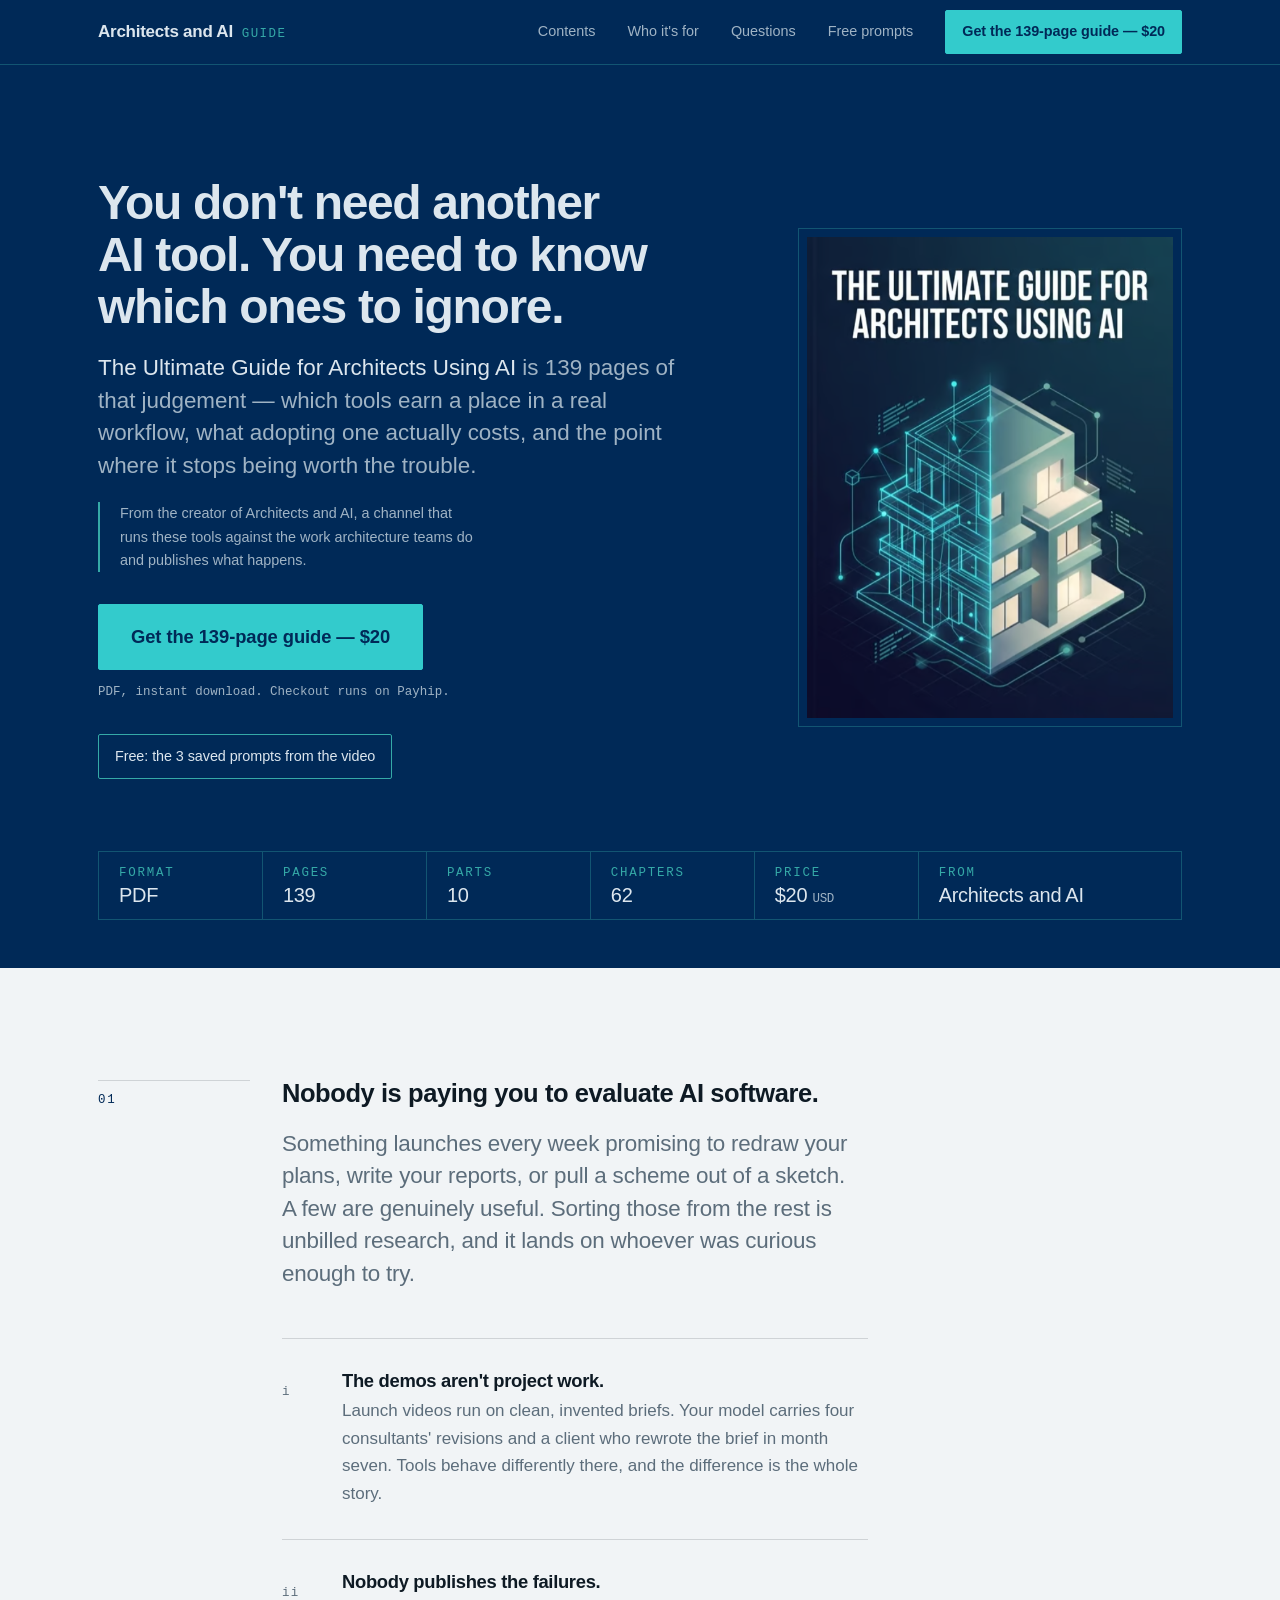
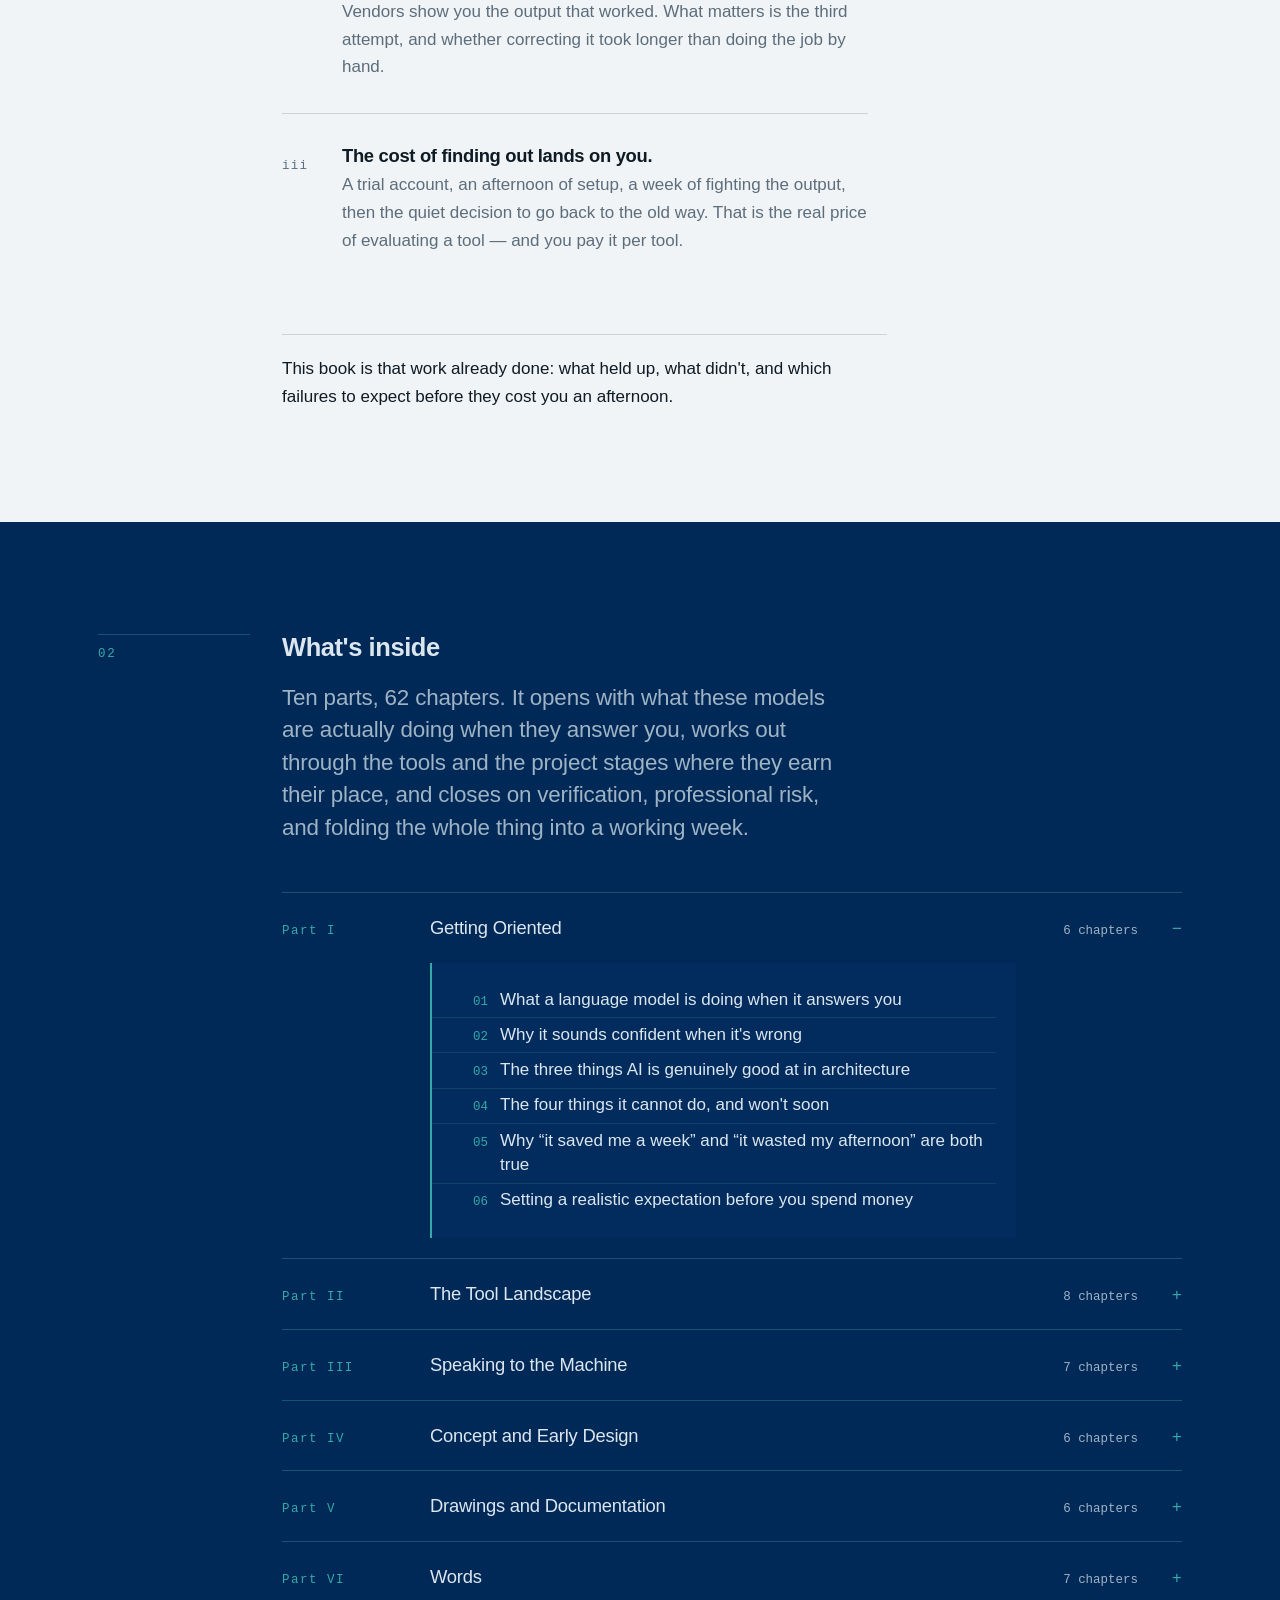
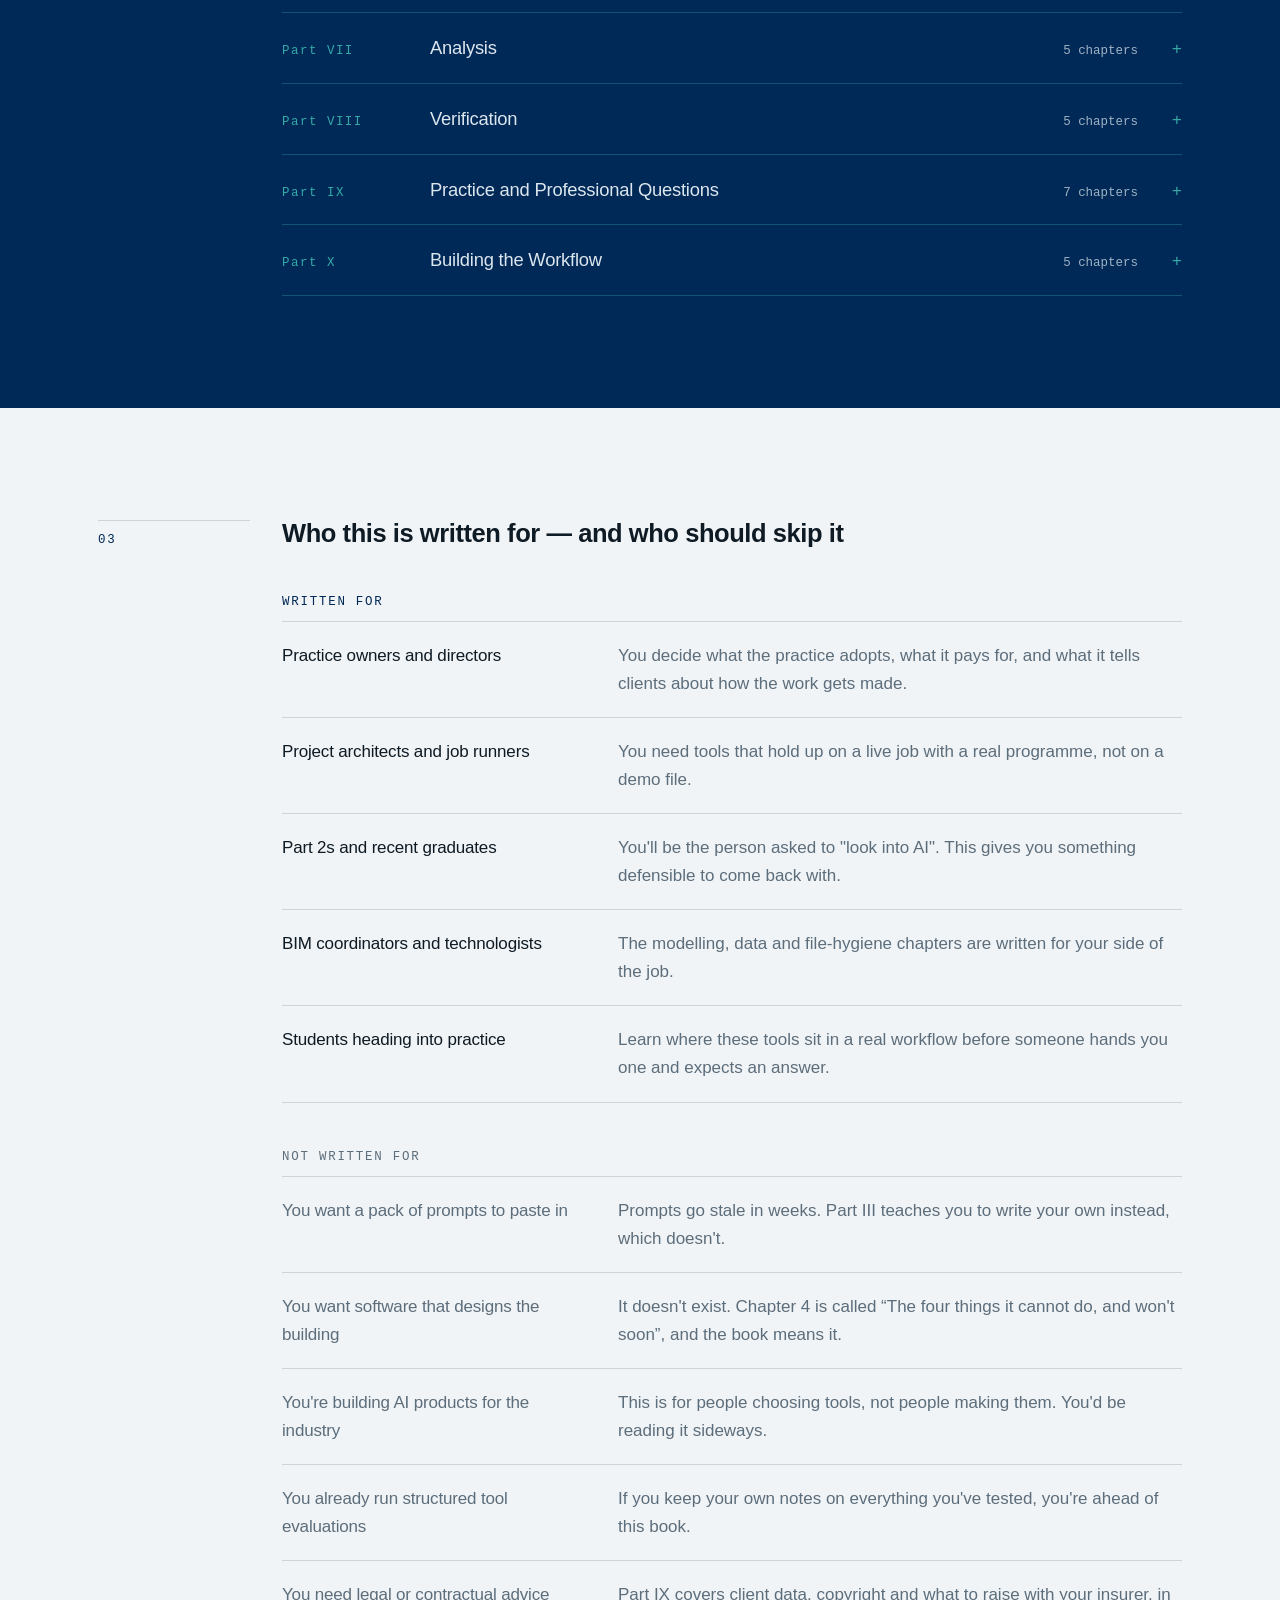
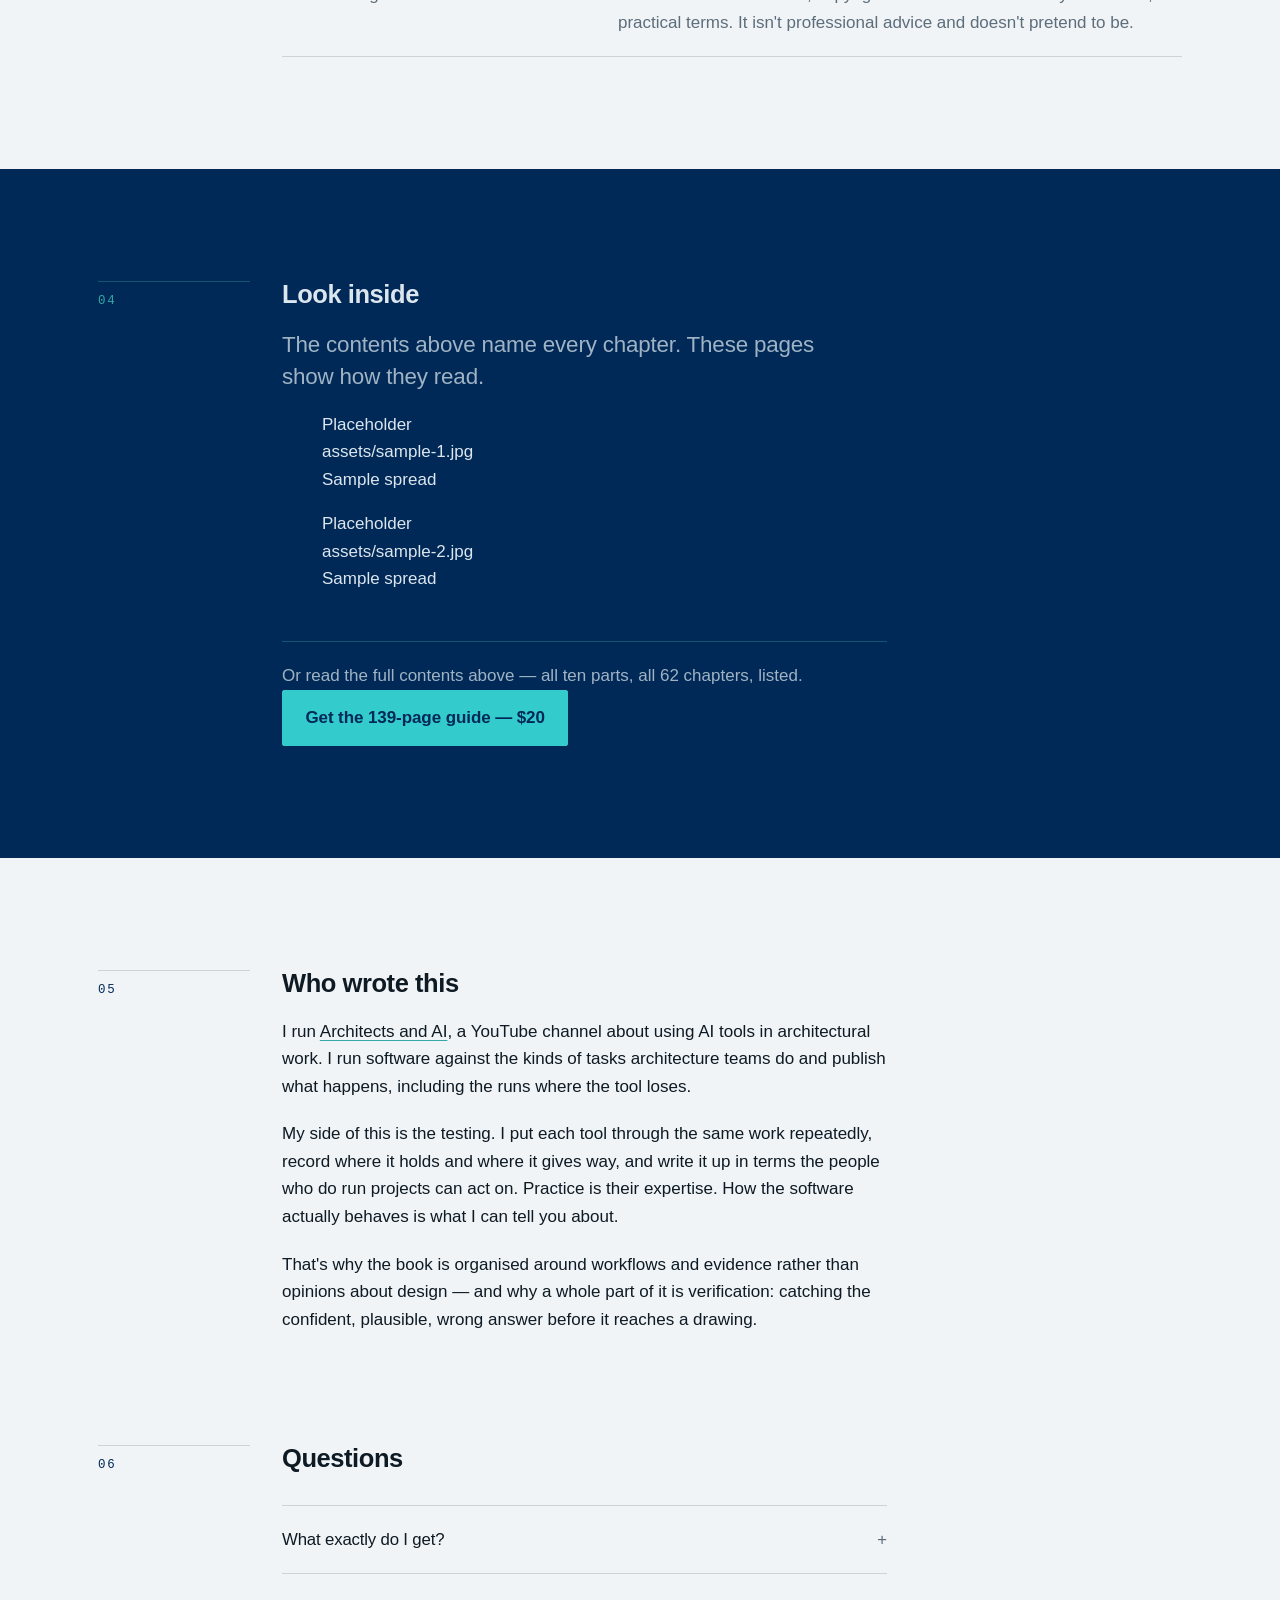
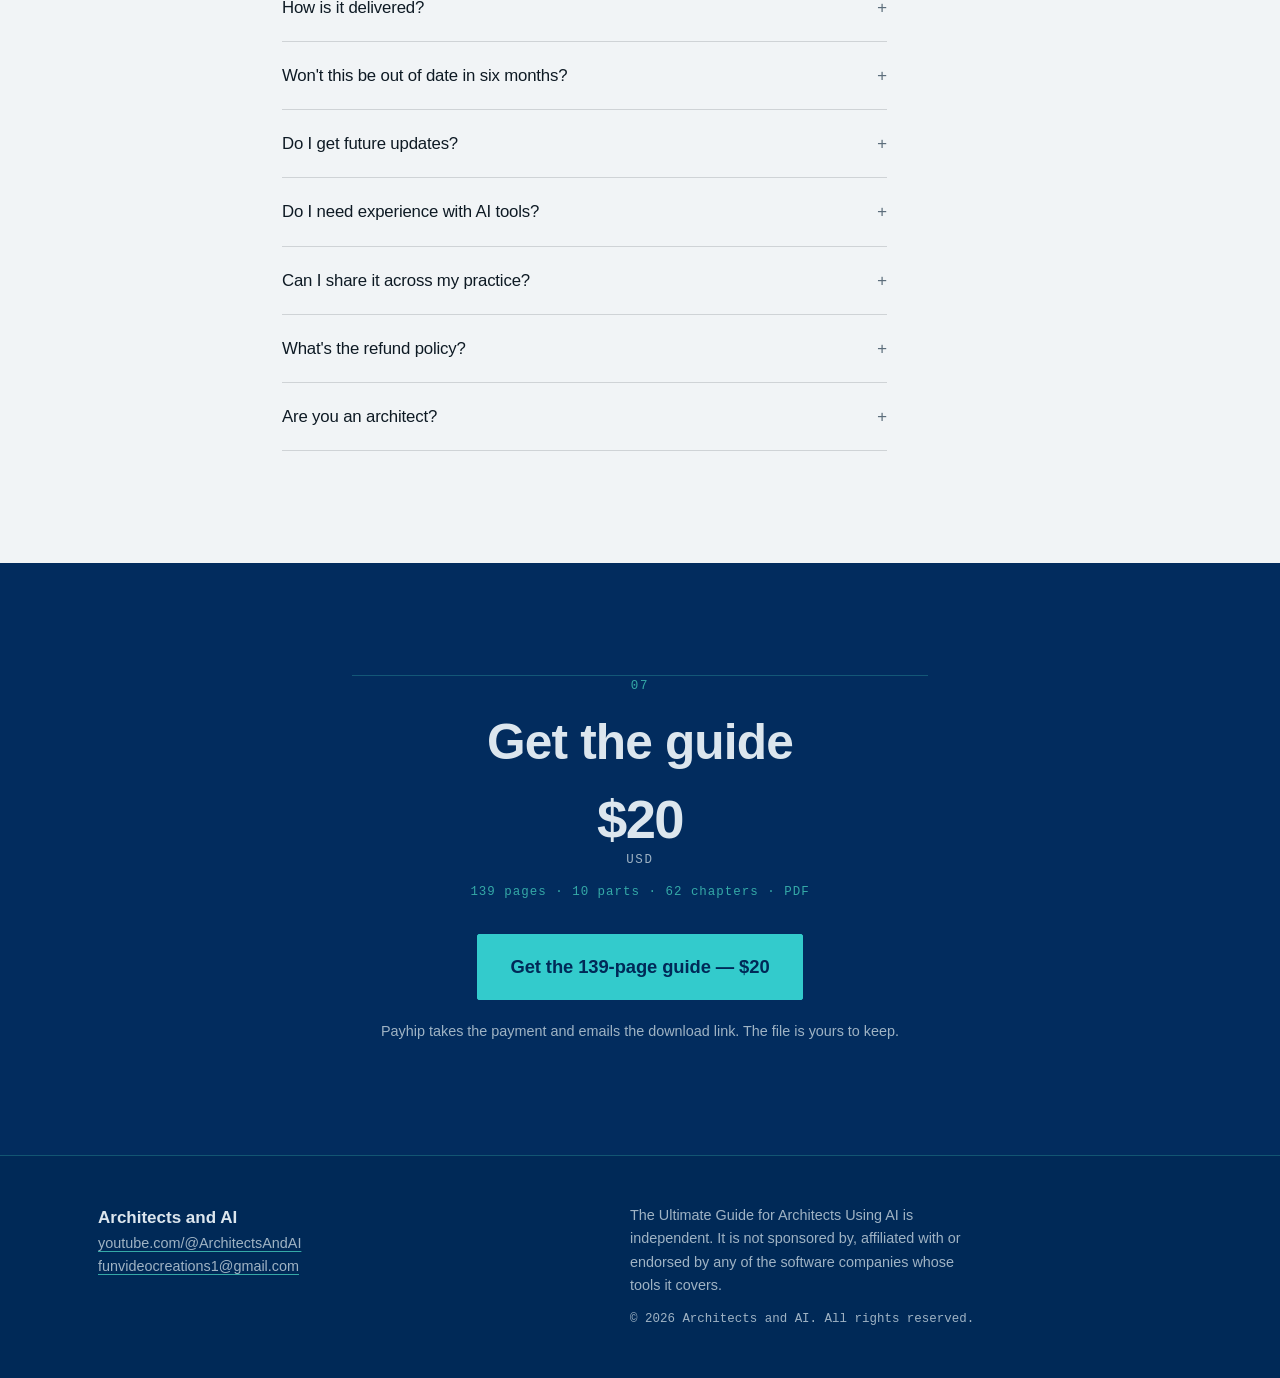
==== commit 1ef1a3f8: "Rename brand from "AI for Architects" to "Architects and AI" Updates the site name in page copy, met" ====
--- a/index.html
+++ b/index.html
@@ -18,7 +18,7 @@
 
 <!-- Open Graph — Facebook, LinkedIn, WhatsApp, Slack, Discord -->
 <meta property="og:type" content="website">
-<meta property="og:site_name" content="AI for Architects">
+<meta property="og:site_name" content="Architects and AI">
 <meta property="og:locale" content="en_GB">
 <meta property="og:url" content="https://architectsandai.com/">
 <meta property="og:title" content="The Ultimate Guide for Architects Using AI">
@@ -63,12 +63,12 @@
       "url": "https://architectsandai.com/",
       "author": {
         "@type": "Organization",
-        "name": "AI for Architects",
+        "name": "Architects and AI",
         "url": "https://www.youtube.com/@ArchitectsAndAI"
       },
       "publisher": {
         "@type": "Organization",
-        "name": "AI for Architects",
+        "name": "Architects and AI",
         "url": "https://www.youtube.com/@ArchitectsAndAI"
       },
       "offers": {
@@ -88,7 +88,7 @@
       "image": "https://architectsandai.com/assets/cover.png",
       "brand": {
         "@type": "Brand",
-        "name": "AI for Architects"
+        "name": "Architects and AI"
       },
       "offers": {
         "@type": "Offer",
@@ -117,7 +117,7 @@
 <header class="masthead">
   <div class="wrap masthead__inner">
     <a class="wordmark" href="#top">
-      <span class="wordmark__name">AI for Architects</span>
+      <span class="wordmark__name">Architects and AI</span>
       <span class="wordmark__meta">Guide</span>
     </a>
     <nav class="nav" aria-label="Sections">
@@ -144,7 +144,7 @@
           costs, and the point where it stops being worth the trouble.
         </p>
         <p class="hero__byline">
-          From the creator of <span class="nowrap">AI for Architects</span>, a channel that runs
+          From the creator of <span class="nowrap">Architects and AI</span>, a channel that runs
           these tools against the work architecture teams do and publishes what happens.
         </p>
         <a class="btn btn--lg payhip-buy-button" data-theme="none" data-product="8gr7H" href="https://payhip.com/b/8gr7H" data-cta="hero">Get the 139-page guide — $20</a>
@@ -174,7 +174,7 @@
         <div class="titleblock__cell"><dt>Parts</dt><dd>10</dd></div>
         <div class="titleblock__cell"><dt>Chapters</dt><dd>62</dd></div>
         <div class="titleblock__cell"><dt>Price</dt><dd>$20 <span class="titleblock__sub">USD</span></dd></div>
-        <div class="titleblock__cell titleblock__cell--wide"><dt>From</dt><dd>AI for Architects</dd></div>
+        <div class="titleblock__cell titleblock__cell--wide"><dt>From</dt><dd>Architects and AI</dd></div>
       </dl>
     </div>
   </section>
@@ -579,7 +579,7 @@
       <div class="band__body band__body--narrow">
         <h2>Who wrote this</h2>
         <p>
-          I run <a href="https://www.youtube.com/@ArchitectsAndAI" rel="noopener">AI for Architects</a>,
+          I run <a href="https://www.youtube.com/@ArchitectsAndAI" rel="noopener">Architects and AI</a>,
           a YouTube channel about using AI tools in architectural work. I run software against
           the kinds of tasks architecture teams do and publish what happens, including the runs
           where the tool loses.
@@ -704,7 +704,7 @@
 <footer class="footer">
   <div class="wrap footer__inner">
     <div class="footer__col">
-      <p class="footer__brand">AI for Architects</p>
+      <p class="footer__brand">Architects and AI</p>
       <p><a href="https://www.youtube.com/@ArchitectsAndAI" rel="noopener">youtube.com/@ArchitectsAndAI</a></p>
       <p><a href="mailto:funvideocreations1@gmail.com">funvideocreations1@gmail.com</a></p>
     </div>
@@ -714,7 +714,7 @@
         sponsored by, affiliated with or endorsed by any of the software companies whose tools it
         covers.
       </p>
-      <p class="footer__copy">© <span id="year">2026</span> AI for Architects. All rights reserved.</p>
+      <p class="footer__copy">© <span id="year">2026</span> Architects and AI. All rights reserved.</p>
     </div>
   </div>
 </footer>
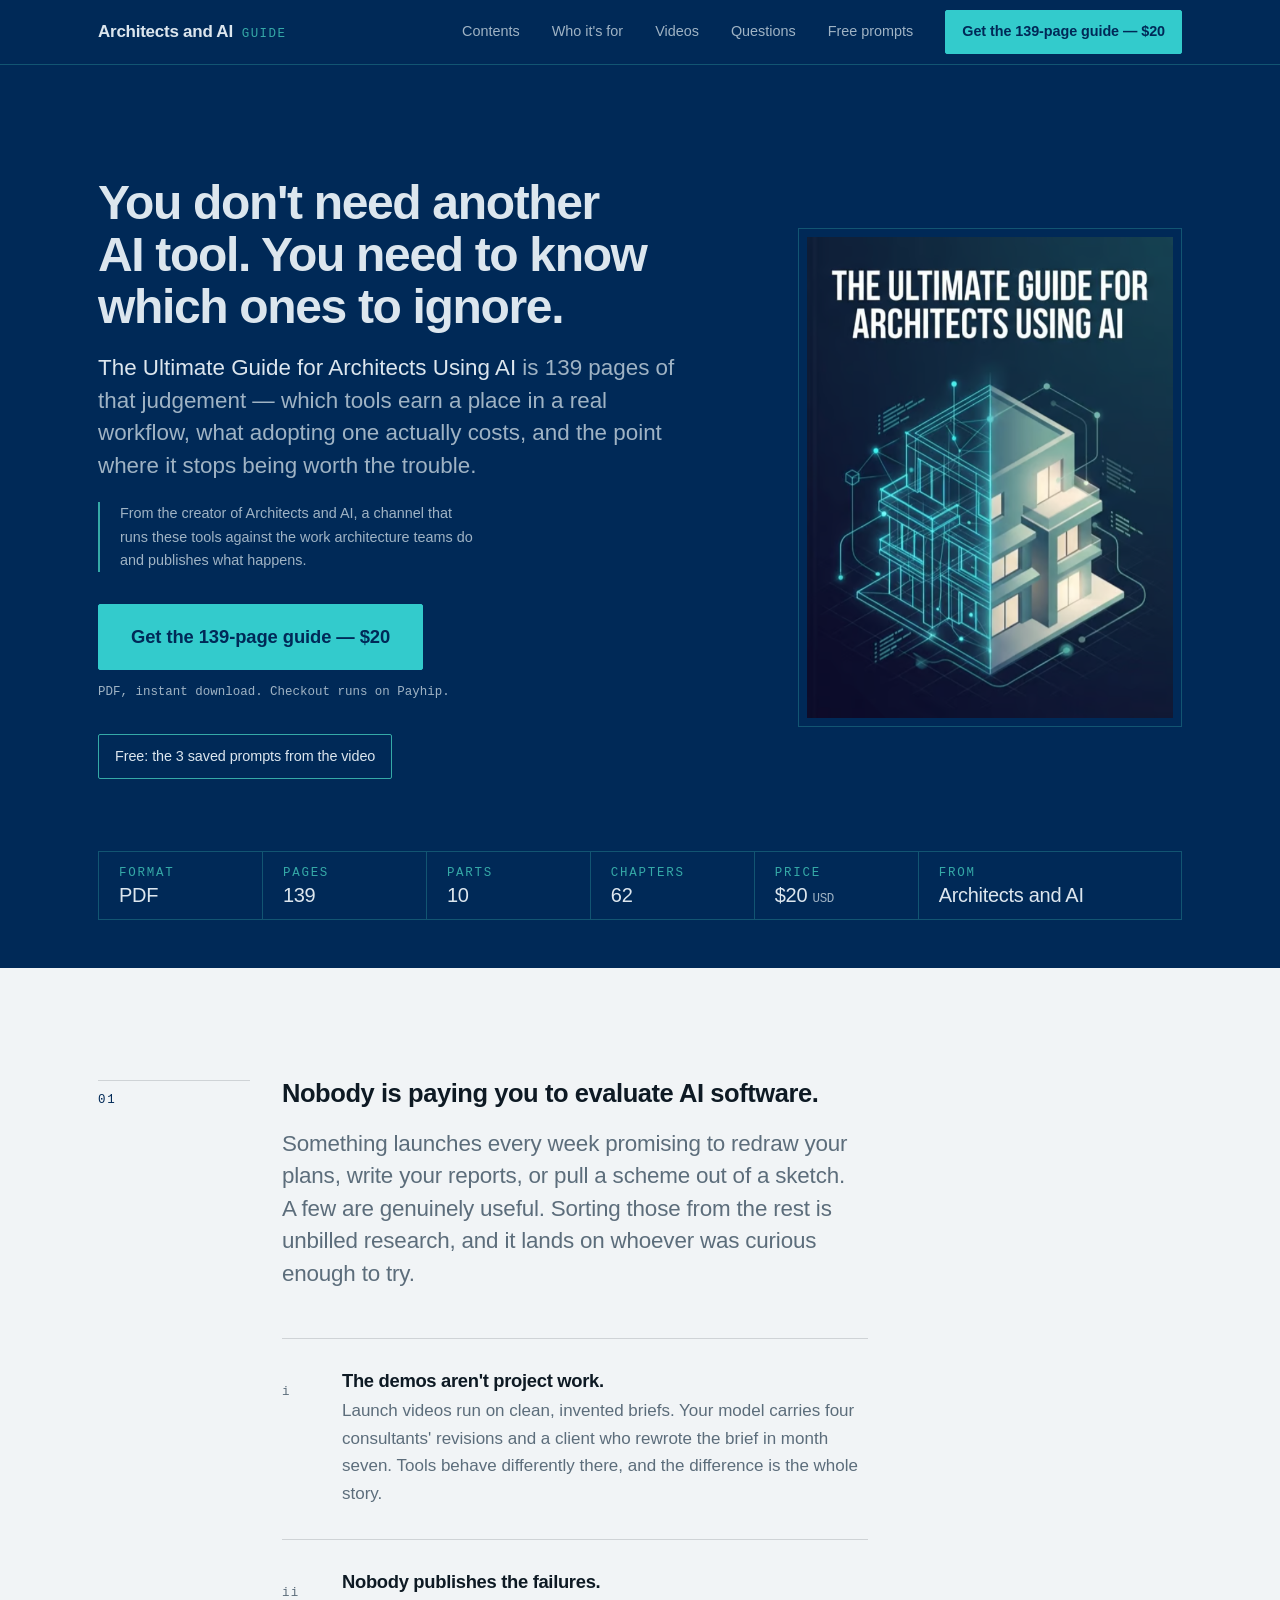
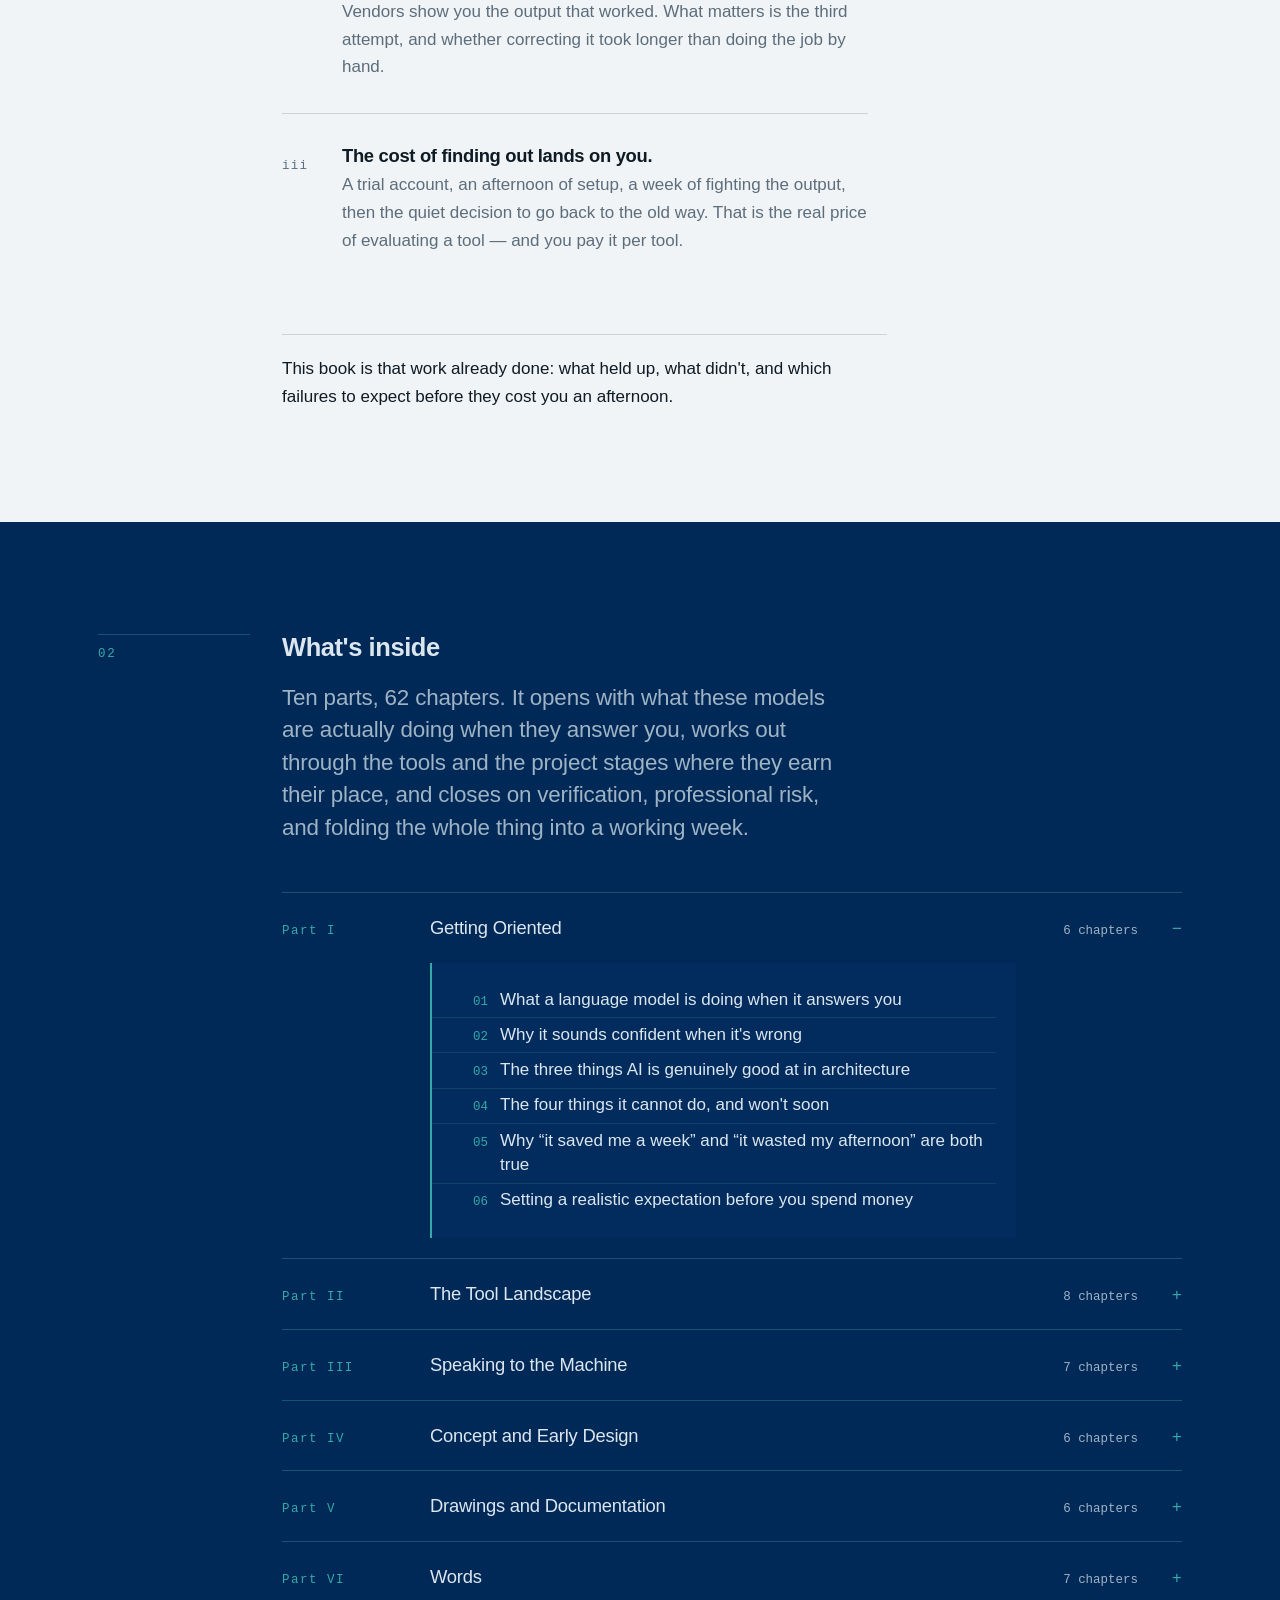
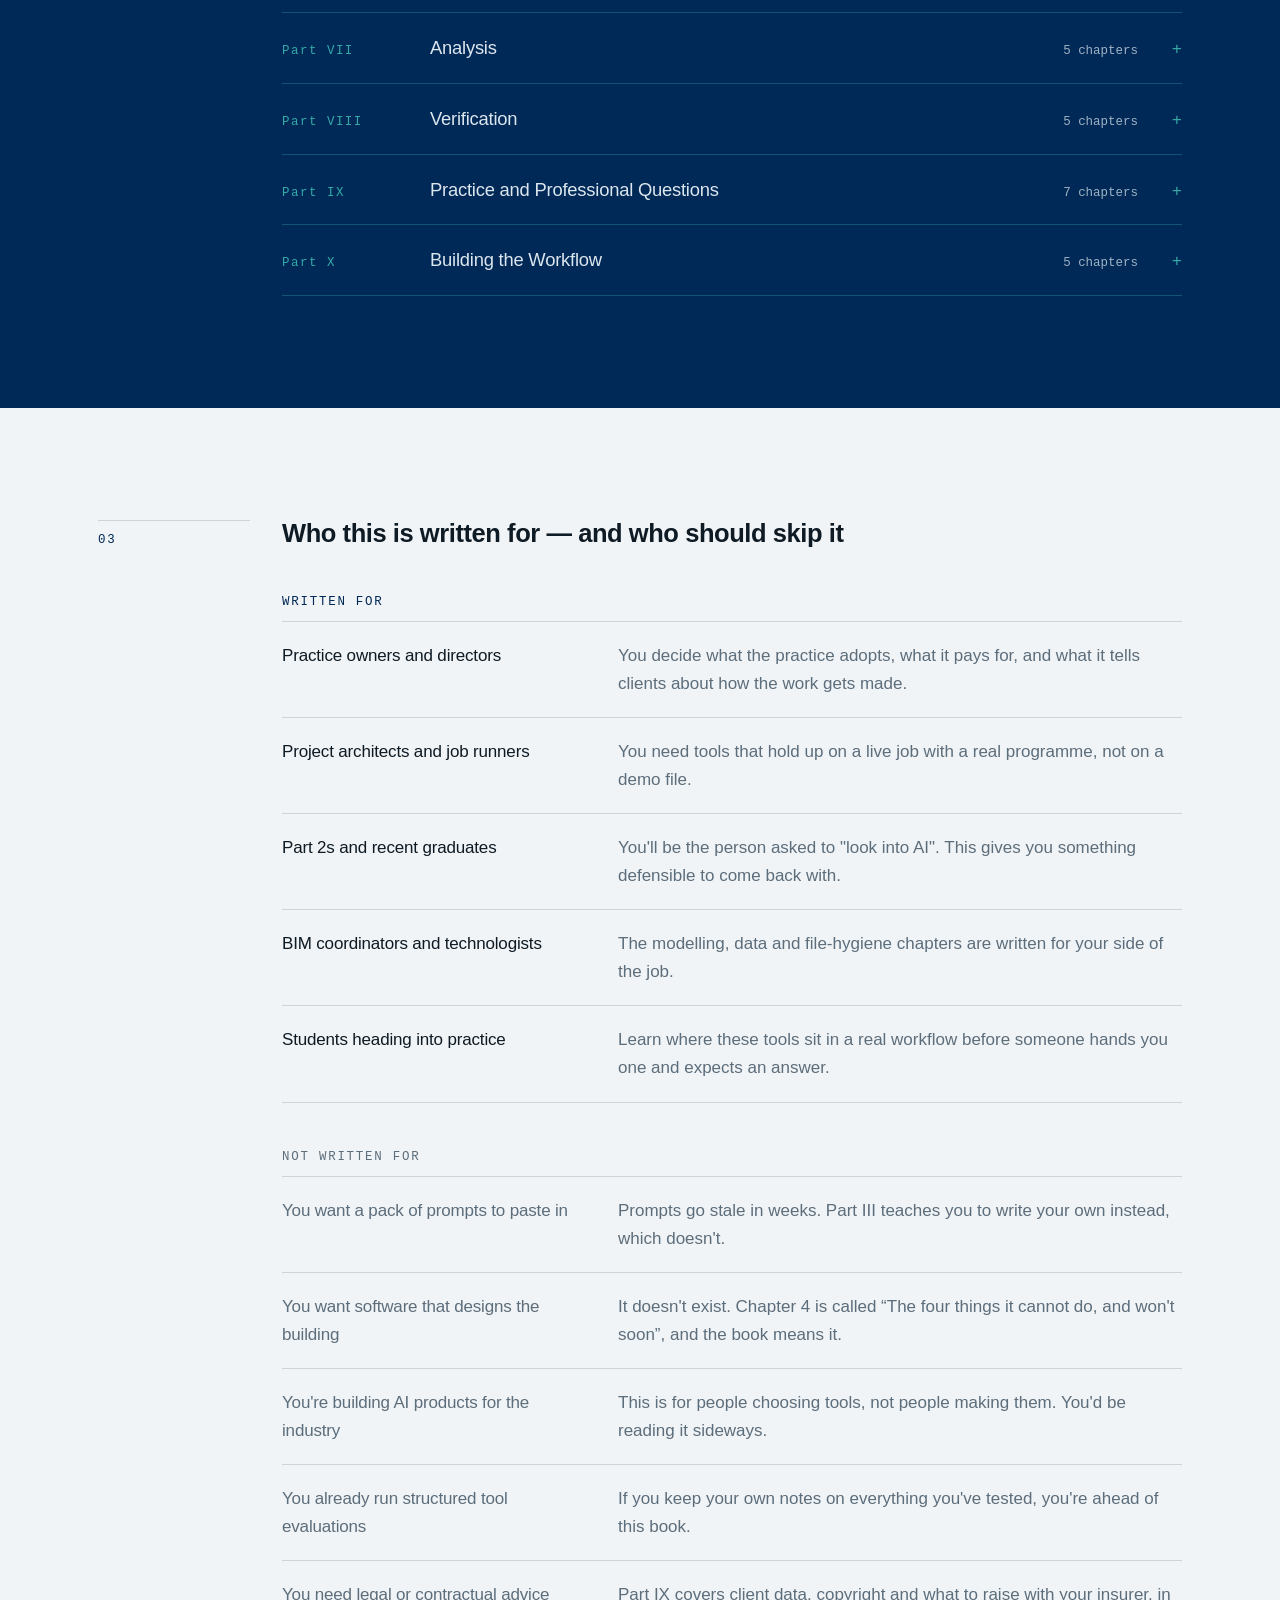
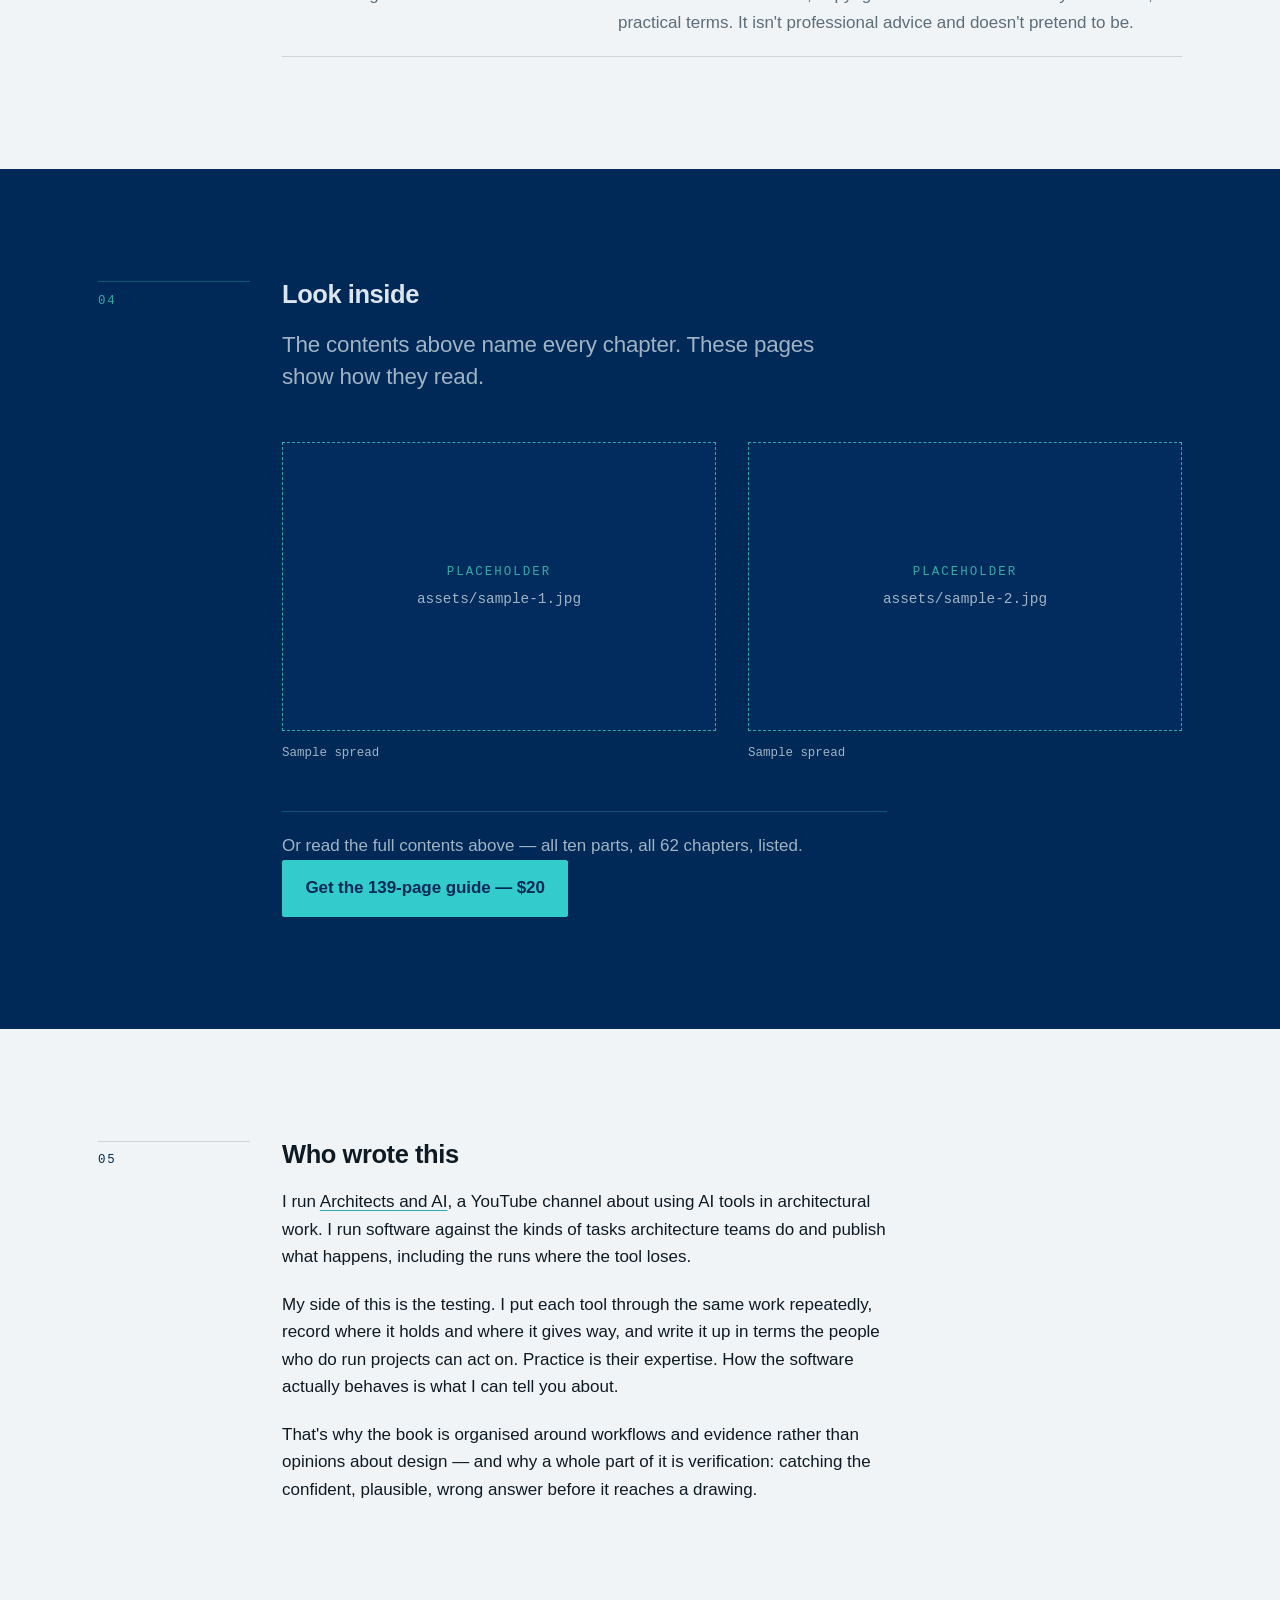
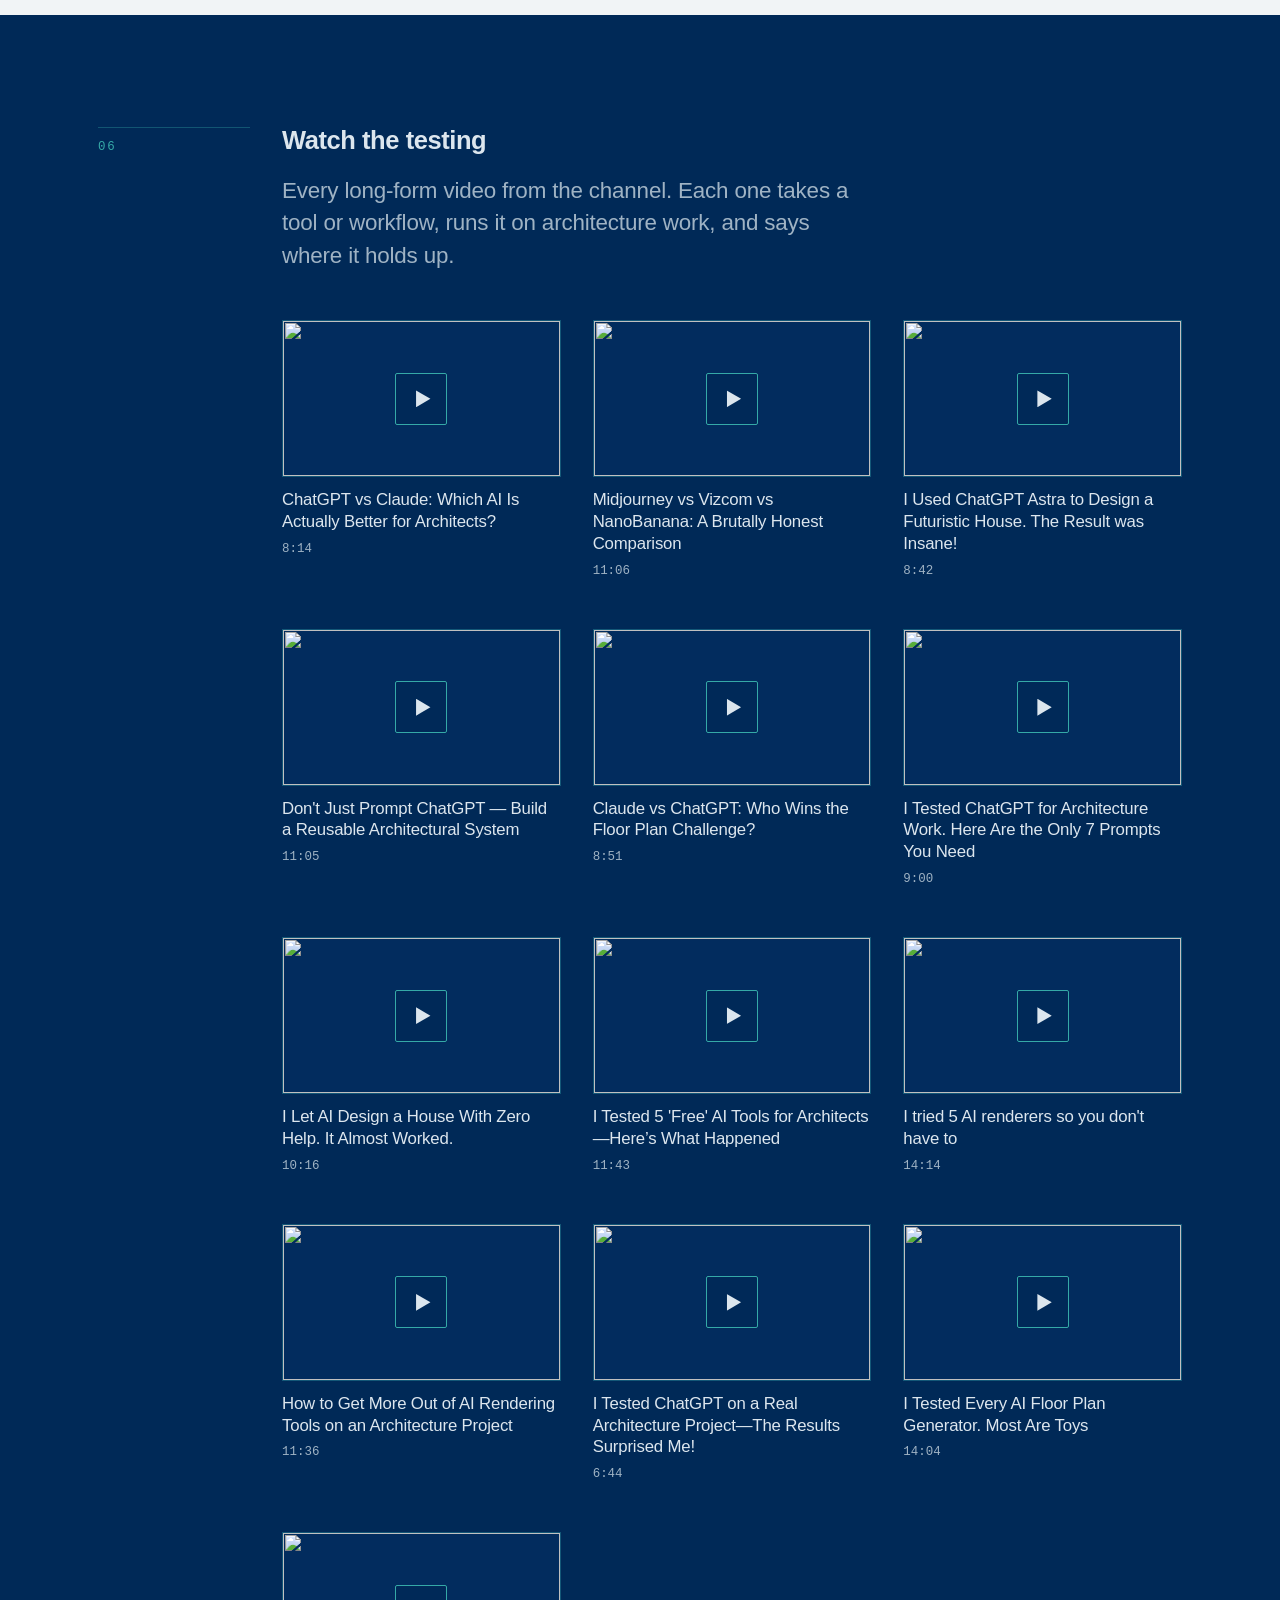
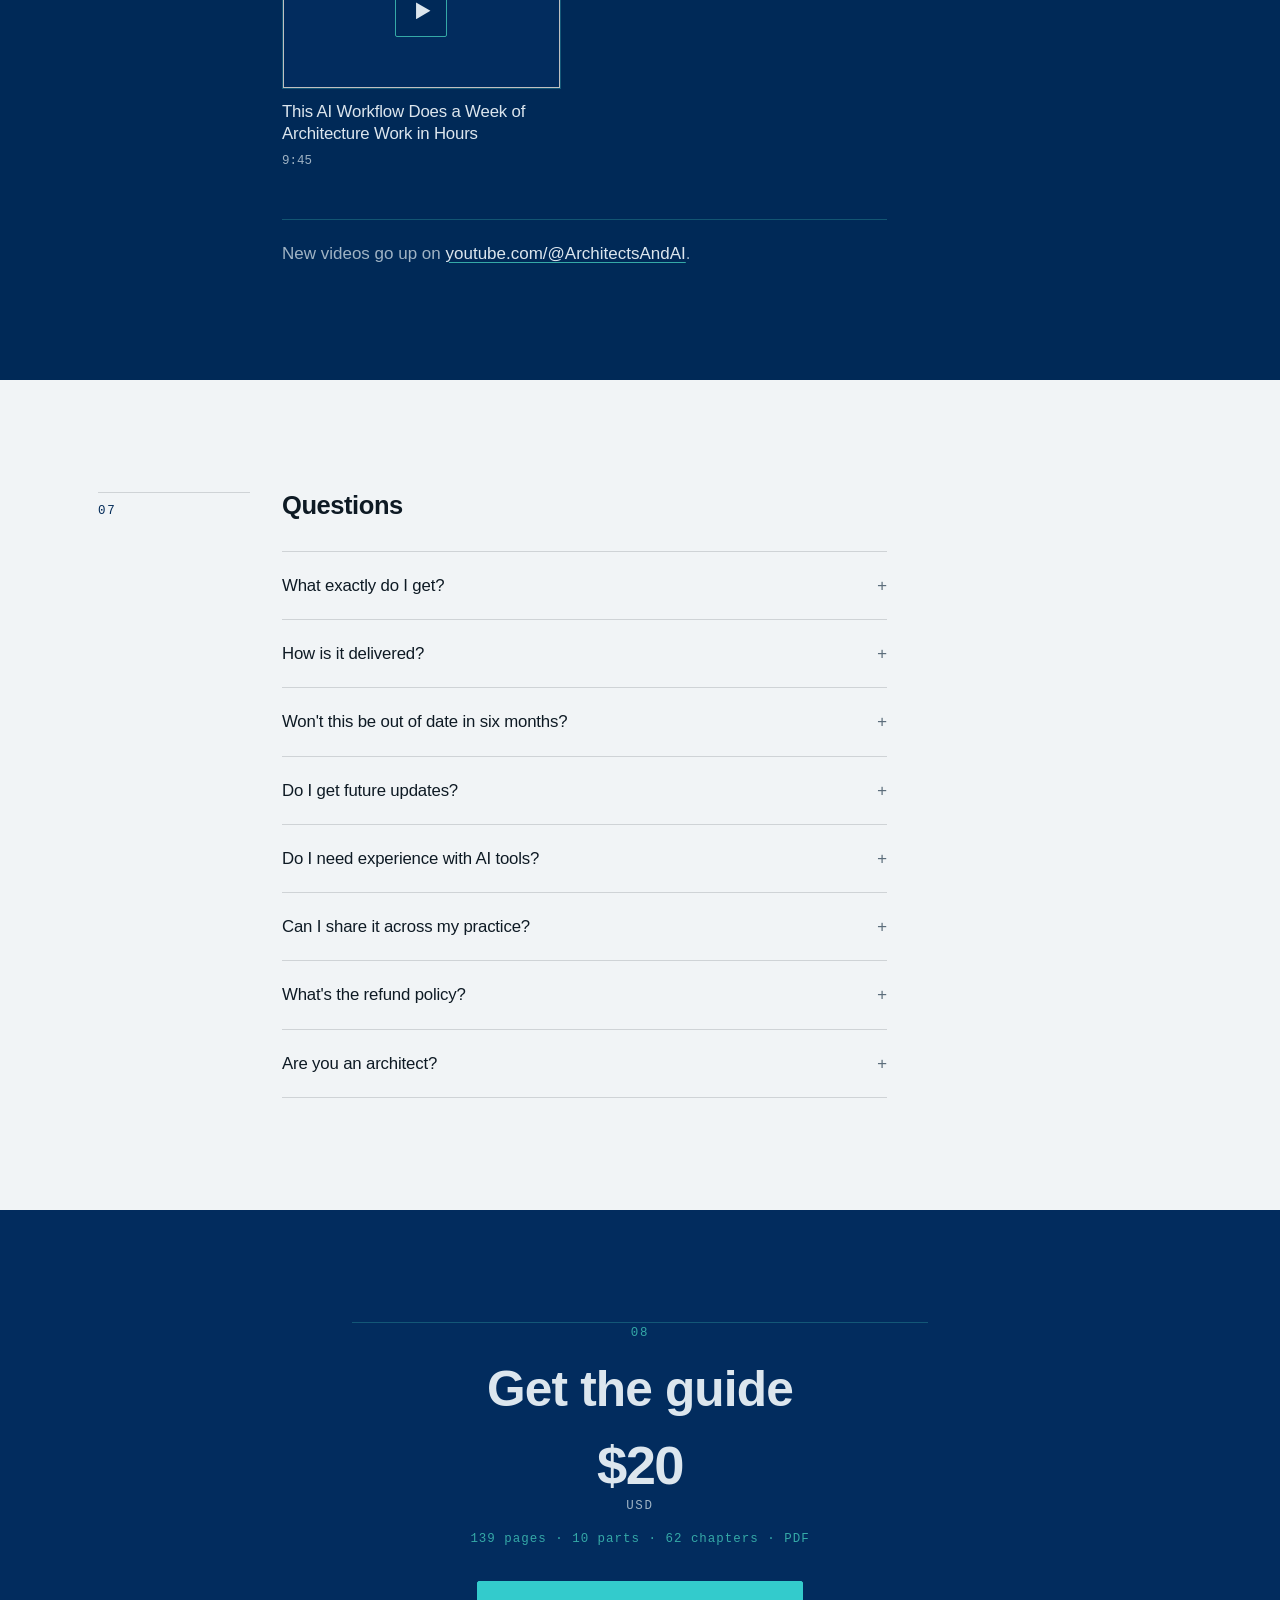
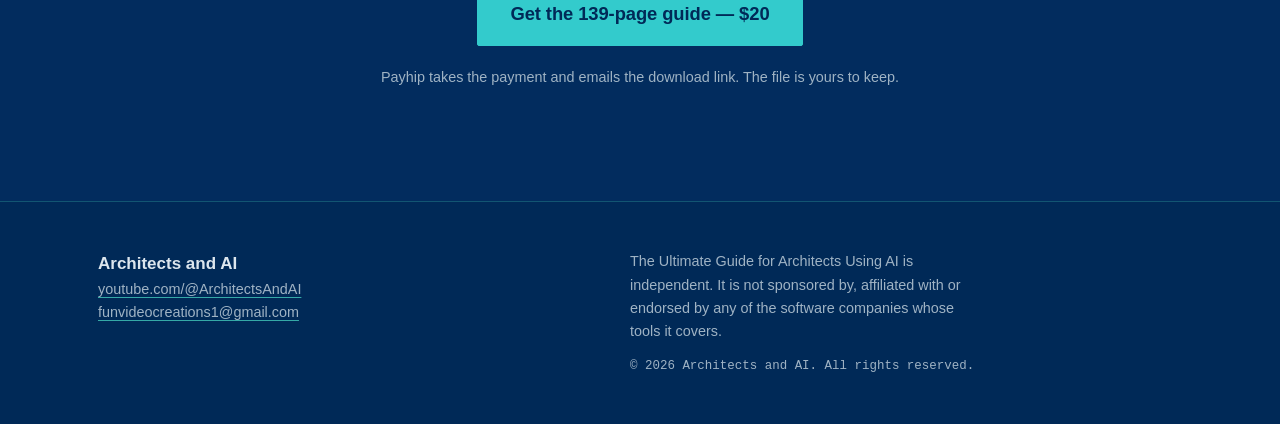
==== commit 7c1472c1: "Add a videos section embedding every long-form YouTube video Section 06 lists the channel's 13 long-" ====
--- a/index.html
+++ b/index.html
@@ -123,6 +123,7 @@
     <nav class="nav" aria-label="Sections">
       <a href="#contents">Contents</a>
       <a href="#audience">Who it's for</a>
+      <a href="#videos">Videos</a>
       <a href="#faq">Questions</a>
       <a href="#prompts" data-prompts-open>Free prompts</a>
     </nav>
@@ -601,10 +602,126 @@
     </div>
   </section>
 
-  <!-- ========================= 06 FAQ ========================= -->
-  <section class="section section--paper section--tight" id="faq">
+  <!-- ========================= 06 VIDEOS ========================= -->
+  <section class="section section--navy" id="videos">
     <div class="wrap band">
       <p class="band__num">06</p>
+      <div class="band__body">
+        <h2>Watch the testing</h2>
+        <p class="lead">
+          Every long-form video from the channel. Each one takes a tool or workflow, runs it
+          on architecture work, and says where it holds up.
+        </p>
+
+        <!-- Newest first. Each card is a link to YouTube; js/main.js swaps in the
+             player when it's clicked, so nothing from YouTube loads until then.
+             To add a video, copy a <li class="video"> and change the 11-character
+             video ID (three places), the title and the running time. -->
+        <ul class="videos">
+          <li class="video">
+            <a class="video__thumb" href="https://www.youtube.com/watch?v=Bxcbipl6Ewo" data-video="Bxcbipl6Ewo" aria-label="Play: ChatGPT vs Claude: Which AI Is Actually Better for Architects?">
+              <img src="https://i.ytimg.com/vi/Bxcbipl6Ewo/hqdefault.jpg" width="480" height="360" loading="lazy" alt="">
+            </a>
+            <h3 class="video__title">ChatGPT vs Claude: Which AI Is Actually Better for Architects?</h3>
+            <p class="video__meta">8:14</p>
+          </li>
+          <li class="video">
+            <a class="video__thumb" href="https://www.youtube.com/watch?v=nKvbsRpTXHU" data-video="nKvbsRpTXHU" aria-label="Play: Midjourney vs Vizcom vs NanoBanana: A Brutally Honest Comparison">
+              <img src="https://i.ytimg.com/vi/nKvbsRpTXHU/hqdefault.jpg" width="480" height="360" loading="lazy" alt="">
+            </a>
+            <h3 class="video__title">Midjourney vs Vizcom vs NanoBanana: A Brutally Honest Comparison</h3>
+            <p class="video__meta">11:06</p>
+          </li>
+          <li class="video">
+            <a class="video__thumb" href="https://www.youtube.com/watch?v=ReqPAnSRZjo" data-video="ReqPAnSRZjo" aria-label="Play: I Used ChatGPT Astra to Design a Futuristic House. The Result was Insane!">
+              <img src="https://i.ytimg.com/vi/ReqPAnSRZjo/hqdefault.jpg" width="480" height="360" loading="lazy" alt="">
+            </a>
+            <h3 class="video__title">I Used ChatGPT Astra to Design a Futuristic House. The Result was Insane!</h3>
+            <p class="video__meta">8:42</p>
+          </li>
+          <li class="video">
+            <a class="video__thumb" href="https://www.youtube.com/watch?v=N4oCTmBJa-c" data-video="N4oCTmBJa-c" aria-label="Play: Don&#x27;t Just Prompt ChatGPT — Build a Reusable Architectural System">
+              <img src="https://i.ytimg.com/vi/N4oCTmBJa-c/hqdefault.jpg" width="480" height="360" loading="lazy" alt="">
+            </a>
+            <h3 class="video__title">Don&#x27;t Just Prompt ChatGPT — Build a Reusable Architectural System</h3>
+            <p class="video__meta">11:05</p>
+          </li>
+          <li class="video">
+            <a class="video__thumb" href="https://www.youtube.com/watch?v=sN_rMEaifWQ" data-video="sN_rMEaifWQ" aria-label="Play: Claude vs ChatGPT: Who Wins the Floor Plan Challenge?">
+              <img src="https://i.ytimg.com/vi/sN_rMEaifWQ/hqdefault.jpg" width="480" height="360" loading="lazy" alt="">
+            </a>
+            <h3 class="video__title">Claude vs ChatGPT: Who Wins the Floor Plan Challenge?</h3>
+            <p class="video__meta">8:51</p>
+          </li>
+          <li class="video">
+            <a class="video__thumb" href="https://www.youtube.com/watch?v=AMwSSkQ2qXI" data-video="AMwSSkQ2qXI" aria-label="Play: I Tested ChatGPT for Architecture Work. Here Are the Only 7 Prompts You Need">
+              <img src="https://i.ytimg.com/vi/AMwSSkQ2qXI/hqdefault.jpg" width="480" height="360" loading="lazy" alt="">
+            </a>
+            <h3 class="video__title">I Tested ChatGPT for Architecture Work. Here Are the Only 7 Prompts You Need</h3>
+            <p class="video__meta">9:00</p>
+          </li>
+          <li class="video">
+            <a class="video__thumb" href="https://www.youtube.com/watch?v=L4_Eey6u-hU" data-video="L4_Eey6u-hU" aria-label="Play: I Let AI Design a House With Zero Help. It Almost Worked.">
+              <img src="https://i.ytimg.com/vi/L4_Eey6u-hU/hqdefault.jpg" width="480" height="360" loading="lazy" alt="">
+            </a>
+            <h3 class="video__title">I Let AI Design a House With Zero Help. It Almost Worked.</h3>
+            <p class="video__meta">10:16</p>
+          </li>
+          <li class="video">
+            <a class="video__thumb" href="https://www.youtube.com/watch?v=AMsM-mg9S4M" data-video="AMsM-mg9S4M" aria-label="Play: I Tested 5 &#x27;Free&#x27; AI Tools for Architects—Here’s What Happened">
+              <img src="https://i.ytimg.com/vi/AMsM-mg9S4M/hqdefault.jpg" width="480" height="360" loading="lazy" alt="">
+            </a>
+            <h3 class="video__title">I Tested 5 &#x27;Free&#x27; AI Tools for Architects—Here’s What Happened</h3>
+            <p class="video__meta">11:43</p>
+          </li>
+          <li class="video">
+            <a class="video__thumb" href="https://www.youtube.com/watch?v=IS5fQ6S5cF8" data-video="IS5fQ6S5cF8" aria-label="Play: I tried 5 AI renderers so you don&#x27;t have to">
+              <img src="https://i.ytimg.com/vi/IS5fQ6S5cF8/hqdefault.jpg" width="480" height="360" loading="lazy" alt="">
+            </a>
+            <h3 class="video__title">I tried 5 AI renderers so you don&#x27;t have to</h3>
+            <p class="video__meta">14:14</p>
+          </li>
+          <li class="video">
+            <a class="video__thumb" href="https://www.youtube.com/watch?v=761xCE1562w" data-video="761xCE1562w" aria-label="Play: How to Get More Out of AI Rendering Tools on an Architecture Project">
+              <img src="https://i.ytimg.com/vi/761xCE1562w/hqdefault.jpg" width="480" height="360" loading="lazy" alt="">
+            </a>
+            <h3 class="video__title">How to Get More Out of AI Rendering Tools on an Architecture Project</h3>
+            <p class="video__meta">11:36</p>
+          </li>
+          <li class="video">
+            <a class="video__thumb" href="https://www.youtube.com/watch?v=FAJubzpKPEI" data-video="FAJubzpKPEI" aria-label="Play: I Tested ChatGPT on a Real Architecture Project—The Results Surprised Me!">
+              <img src="https://i.ytimg.com/vi/FAJubzpKPEI/hqdefault.jpg" width="480" height="360" loading="lazy" alt="">
+            </a>
+            <h3 class="video__title">I Tested ChatGPT on a Real Architecture Project—The Results Surprised Me!</h3>
+            <p class="video__meta">6:44</p>
+          </li>
+          <li class="video">
+            <a class="video__thumb" href="https://www.youtube.com/watch?v=JOqDR7gwX9A" data-video="JOqDR7gwX9A" aria-label="Play: I Tested Every AI Floor Plan Generator. Most Are Toys">
+              <img src="https://i.ytimg.com/vi/JOqDR7gwX9A/hqdefault.jpg" width="480" height="360" loading="lazy" alt="">
+            </a>
+            <h3 class="video__title">I Tested Every AI Floor Plan Generator. Most Are Toys</h3>
+            <p class="video__meta">14:04</p>
+          </li>
+          <li class="video">
+            <a class="video__thumb" href="https://www.youtube.com/watch?v=Gx0nxChI6Ns" data-video="Gx0nxChI6Ns" aria-label="Play: This AI Workflow Does a Week of Architecture Work in Hours">
+              <img src="https://i.ytimg.com/vi/Gx0nxChI6Ns/hqdefault.jpg" width="480" height="360" loading="lazy" alt="">
+            </a>
+            <h3 class="video__title">This AI Workflow Does a Week of Architecture Work in Hours</h3>
+            <p class="video__meta">9:45</p>
+          </li>
+        </ul>
+
+        <p class="band__close">
+          New videos go up on <a href="https://www.youtube.com/@ArchitectsAndAI" rel="noopener">youtube.com/@ArchitectsAndAI</a>.
+        </p>
+      </div>
+    </div>
+  </section>
+
+  <!-- ========================= 07 FAQ ========================= -->
+  <section class="section section--paper" id="faq">
+    <div class="wrap band">
+      <p class="band__num">07</p>
       <div class="band__body band__body--narrow">
         <h2>Questions</h2>
 
@@ -685,10 +802,10 @@
     </div>
   </section>
 
-  <!-- ========================= 07 FINAL CTA ========================= -->
+  <!-- ========================= 08 FINAL CTA ========================= -->
   <section class="section section--deep final" id="buy">
     <div class="wrap final__inner">
-      <p class="band__num band__num--center">07</p>
+      <p class="band__num band__num--center">08</p>
       <h2>Get the guide</h2>
       <p class="final__price"><span>$20</span> USD</p>
       <p class="final__detail">139 pages · 10 parts · 62 chapters · PDF</p>
--- a/css/styles.css
+++ b/css/styles.css
@@ -386,7 +386,6 @@
 /* --- 9. Contents index --------------------------------------------------- */
 
 .index { margin-top: var(--sp-5); border-top: 1px solid var(--rule-dark); }
-.index + a.btn { margin-top: var(--sp-5); }  /* mid-page CTA closes the contents */
 .index__row { border-bottom: 1px solid var(--rule-dark); }
 
 .index summary,
@@ -481,7 +480,47 @@
   .sched__row { grid-template-columns: minmax(0, 19rem) minmax(0, 1fr); }
 }
 
-/* --- 11. About ----------------------------------------------------------- */
+/* --- 11. Sample spreads -------------------------------------------------- */
+
+.spreads {
+  display: grid;
+  grid-template-columns: 1fr;
+  gap: var(--sp-4);
+  margin-top: var(--sp-5);
+}
+.spread { margin: 0; }
+.spread figcaption {
+  margin-top: var(--sp-2);
+  font-family: var(--mono);
+  font-size: var(--fs-mono);
+  color: var(--on-navy-mute);
+}
+
+.placeholder {
+  aspect-ratio: 3 / 2;
+  display: flex;
+  flex-direction: column;
+  align-items: center;
+  justify-content: center;
+  gap: var(--sp-1);
+  background: var(--navy-deep);
+  border: 1px dashed var(--teal);
+  color: var(--on-navy-mute);
+  font-family: var(--mono);
+  font-size: var(--fs-sm);
+  text-align: center;
+  padding: var(--sp-3);
+}
+.placeholder__tag {
+  font-size: var(--fs-mono);
+  letter-spacing: .16em;
+  text-transform: uppercase;
+  color: var(--teal);
+}
+
+@media (min-width: 48rem) { .spreads { grid-template-columns: repeat(2, minmax(0, 1fr)); } }
+
+/* --- 12. About ----------------------------------------------------------- */
 
 /* About is the only section with no .lead, so its heading needs the gap. */
 #about h2 { margin-bottom: var(--sp-3); }
@@ -489,7 +528,77 @@
 #about a { color: var(--ink); text-decoration-color: var(--teal); text-underline-offset: .2em; }
 #about a:hover { color: var(--teal); }
 
-/* --- 12. FAQ ------------------------------------------------------------- */
+/* --- 13. Videos ---------------------------------------------------------- */
+
+.videos {
+  display: grid;
+  grid-template-columns: 1fr;
+  gap: var(--sp-5) var(--sp-4);
+  margin-top: var(--sp-5);
+}
+.video { min-width: 0; }
+
+/* A 16:9 frame for the thumbnail, then for the player that replaces it.
+   YouTube's hqdefault thumbnail is 4:3 with letterbox bars; cover crops them. */
+.video__thumb,
+.video__player {
+  position: relative;
+  display: block;
+  aspect-ratio: 16 / 9;
+  background: var(--navy-deep);
+  border: 1px solid var(--rule-dark);
+  overflow: hidden;
+}
+.video__thumb img { width: 100%; height: 100%; object-fit: cover; }
+.video__player iframe { display: block; width: 100%; height: 100%; border: 0; }
+
+/* Play mark: a square, not a disc, to keep to the 2px radius rule. */
+.video__thumb::before,
+.video__thumb::after {
+  content: '';
+  position: absolute;
+  inset: 0;
+  margin: auto;
+}
+.video__thumb::before {
+  width: 3.25rem;
+  height: 3.25rem;
+  background: rgba(0, 41, 87, .85);
+  border: 1px solid var(--teal);
+  border-radius: 2px;
+  transition: background-color .15s linear;
+}
+.video__thumb::after {
+  width: .9rem;
+  height: 1.05rem;
+  background: var(--on-navy);
+  clip-path: polygon(0 0, 100% 50%, 0 100%);
+  transform: translateX(.12rem);
+}
+.video__thumb:hover::before { background: var(--teal); }
+.video__thumb:hover::after  { background: var(--navy); }
+
+.video__title {
+  margin-top: var(--sp-2);
+  font-size: 1.05rem;
+  font-weight: 500;
+  letter-spacing: -.01em;
+  line-height: 1.3;
+}
+.video__meta {
+  margin-top: var(--sp-1);
+  font-family: var(--mono);
+  font-size: var(--fs-mono);
+  color: var(--on-navy-mute);
+}
+
+#videos .band__close a { color: var(--on-navy); text-decoration-color: var(--teal); text-underline-offset: .2em; }
+#videos .band__close a:hover { color: var(--teal); }
+
+@media (min-width: 40rem) { .videos { grid-template-columns: repeat(2, minmax(0, 1fr)); } }
+@media (min-width: 64rem) { .videos { grid-template-columns: repeat(3, minmax(0, 1fr)); } }
+
+/* --- 14. FAQ ------------------------------------------------------------- */
 
 .faq { margin-top: var(--sp-4); border-top: 1px solid var(--rule-light); }
 .faq__row { border-bottom: 1px solid var(--rule-light); }
@@ -499,7 +608,7 @@
 .faq .mark { color: var(--ink-mute); }
 .faq__a { padding-bottom: var(--sp-3); max-width: 58ch; color: var(--ink-mute); }
 
-/* --- 13. Final CTA ------------------------------------------------------- */
+/* --- 15. Final CTA ------------------------------------------------------- */
 
 .final { text-align: center; }
 .final__inner { max-width: 42rem; }
@@ -534,7 +643,7 @@
   color: var(--on-navy-mute);
 }
 
-/* --- 14. Footer ---------------------------------------------------------- */
+/* --- 16. Footer ---------------------------------------------------------- */
 
 .footer {
   background: var(--navy);
@@ -559,7 +668,7 @@
   .footer__inner { grid-template-columns: minmax(0, 1fr) minmax(0, 1.2fr); gap: var(--sp-6); }
 }
 
-/* --- 15. Mobile sticky buy bar ------------------------------------------- */
+/* --- 17. Mobile sticky buy bar ------------------------------------------- */
 
 .stickybar {
   position: fixed;
@@ -600,7 +709,7 @@
 
 @media (min-width: 60rem) { .stickybar { display: none; } }
 
-/* --- 16. Free prompts dialog --------------------------------------------- */
+/* --- 18. Free prompts dialog --------------------------------------------- */
 
 /* A paper sheet over the page. The dialog itself carries no padding, so a
    click whose target is the dialog element landed on the backdrop. */
@@ -741,7 +850,7 @@
   .prompts__title { font-size: 1.2rem; }
 }
 
-/* --- 17. Motion ---------------------------------------------------------- */
+/* --- 19. Motion ---------------------------------------------------------- */
 
 @media (prefers-reduced-motion: reduce) {
   html { scroll-behavior: auto; }
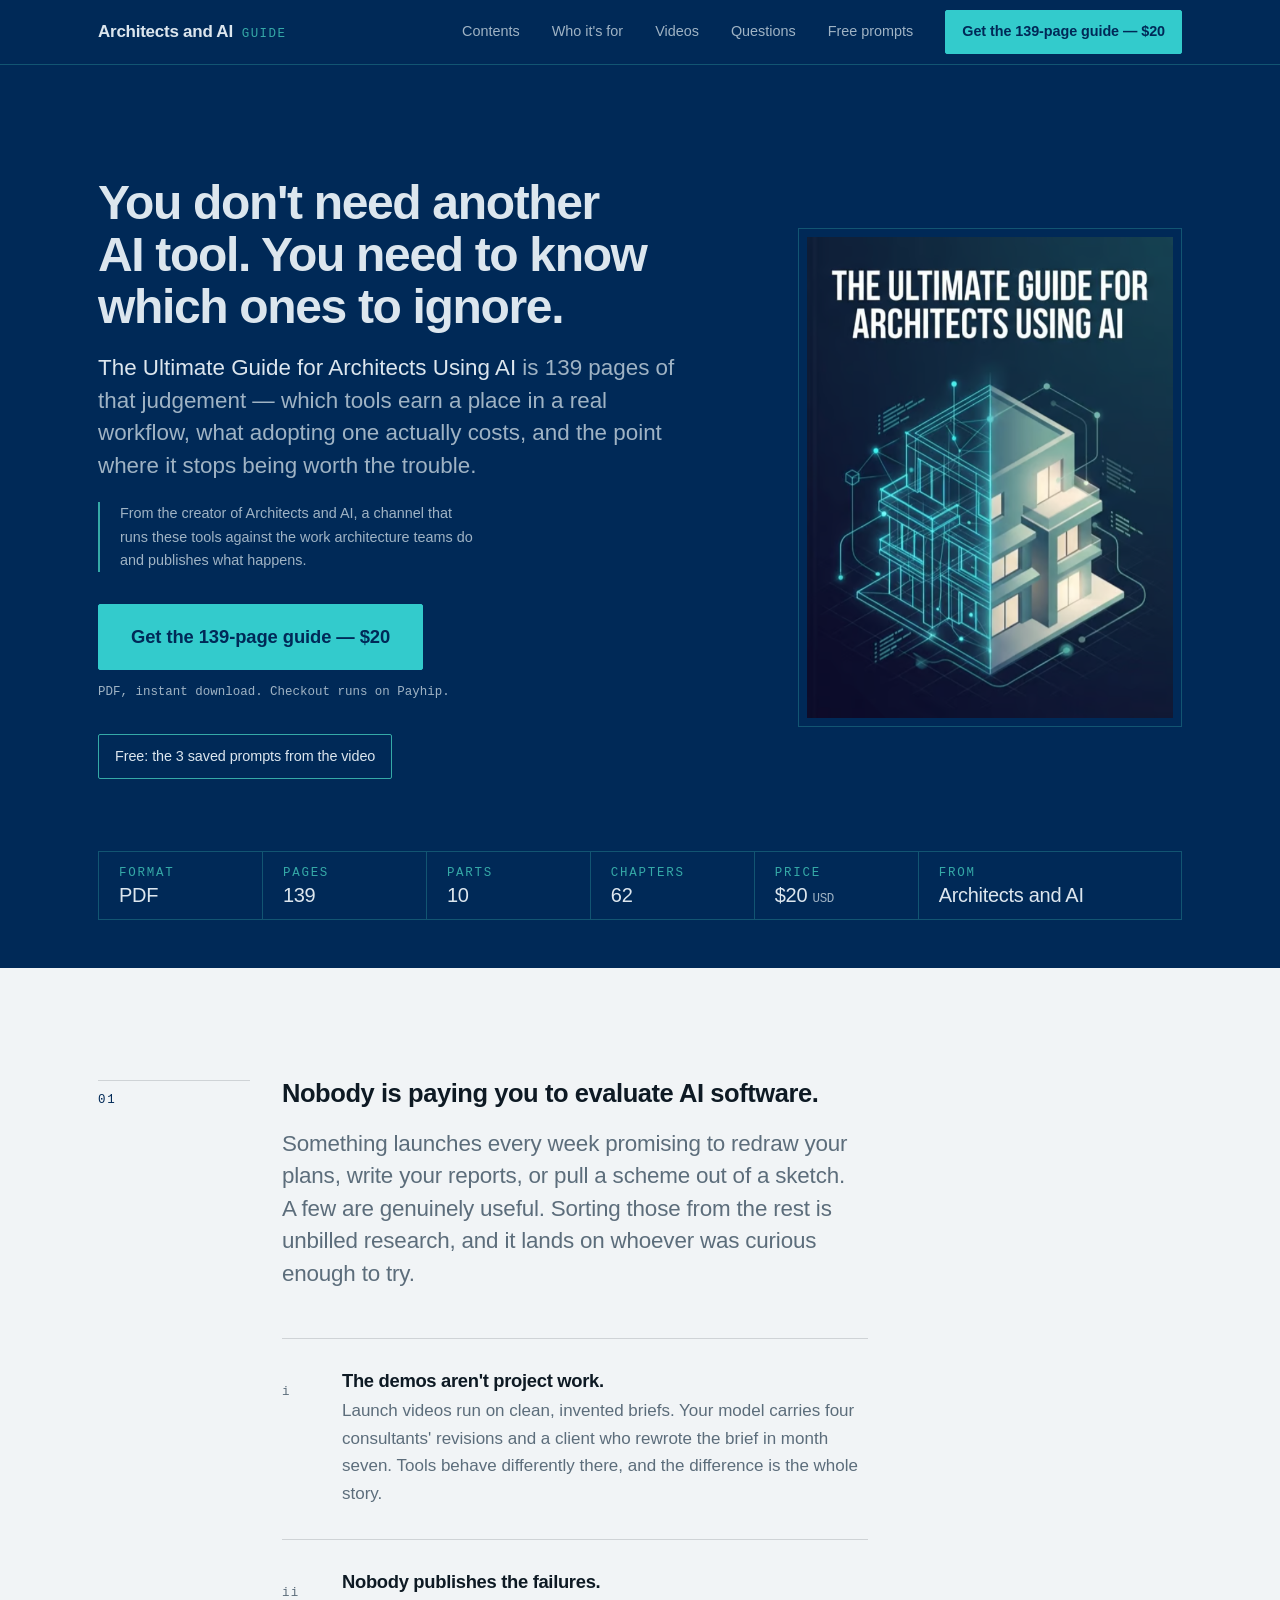
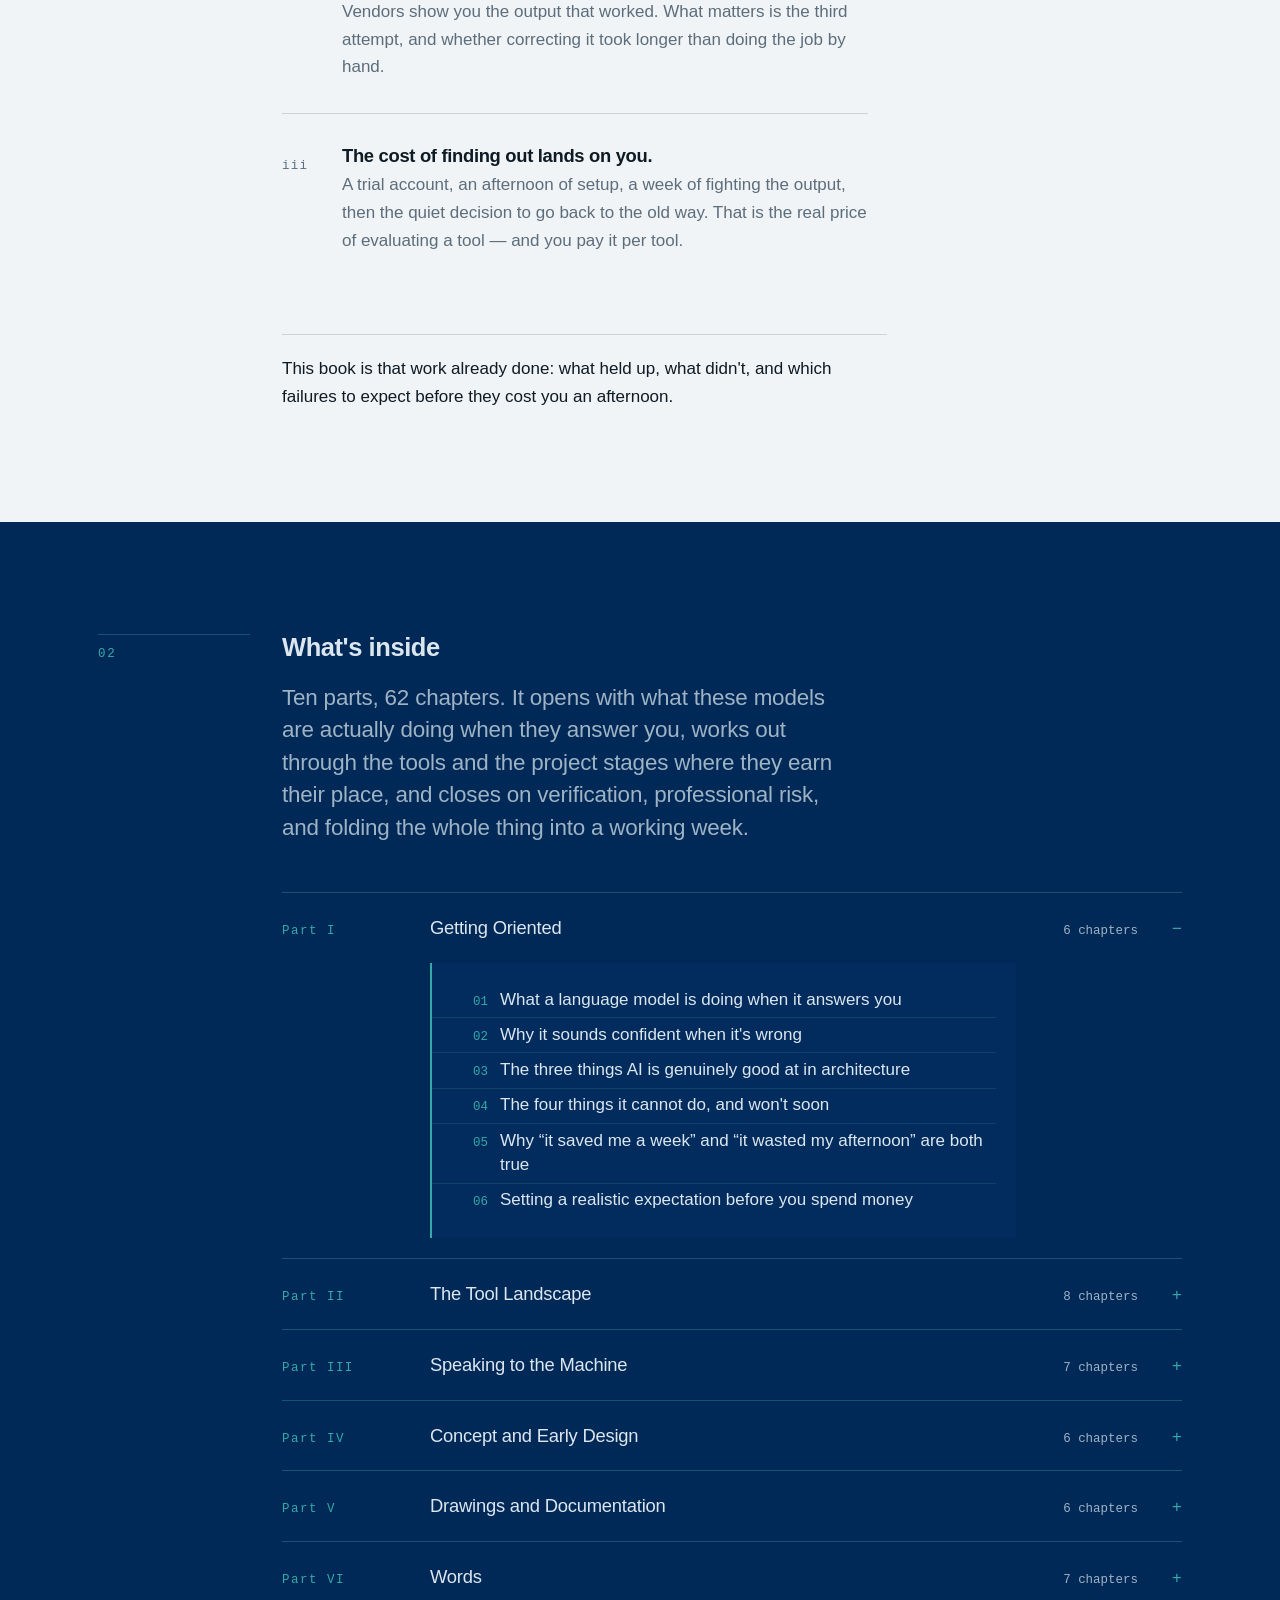
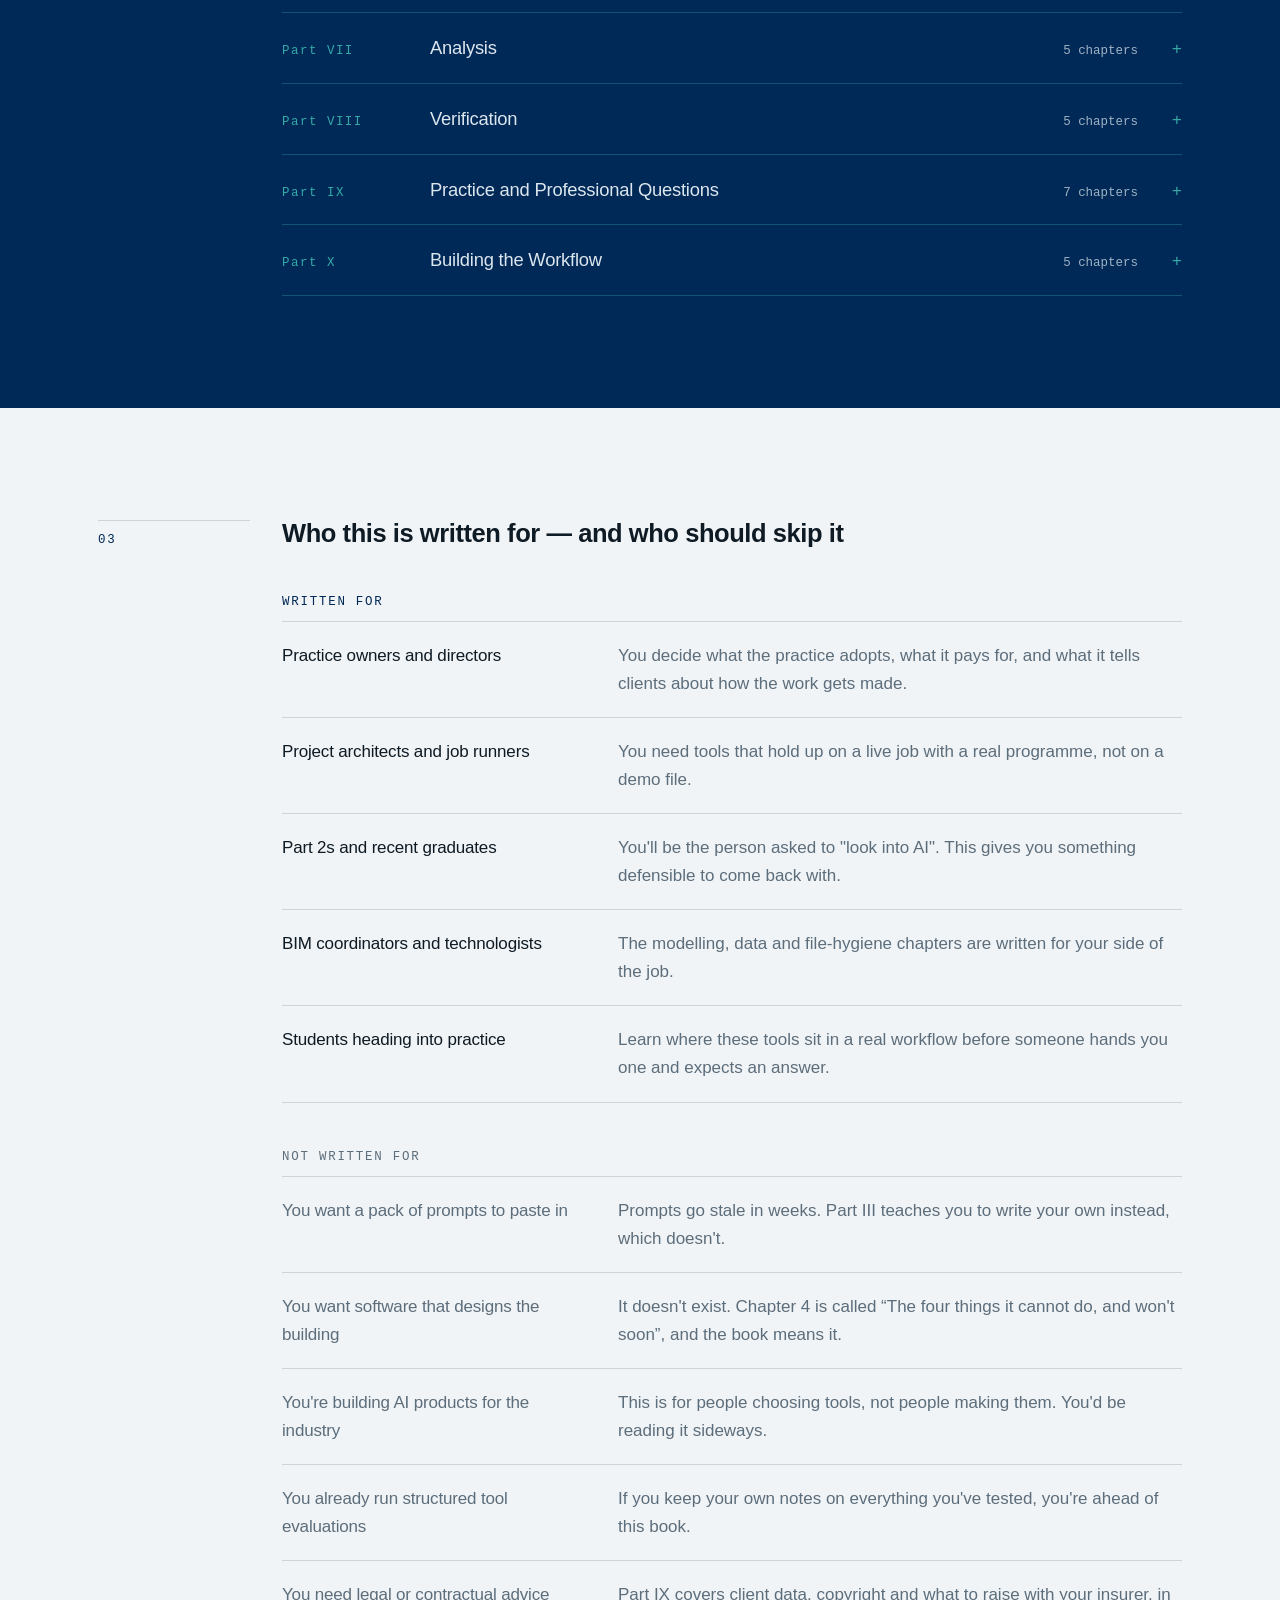
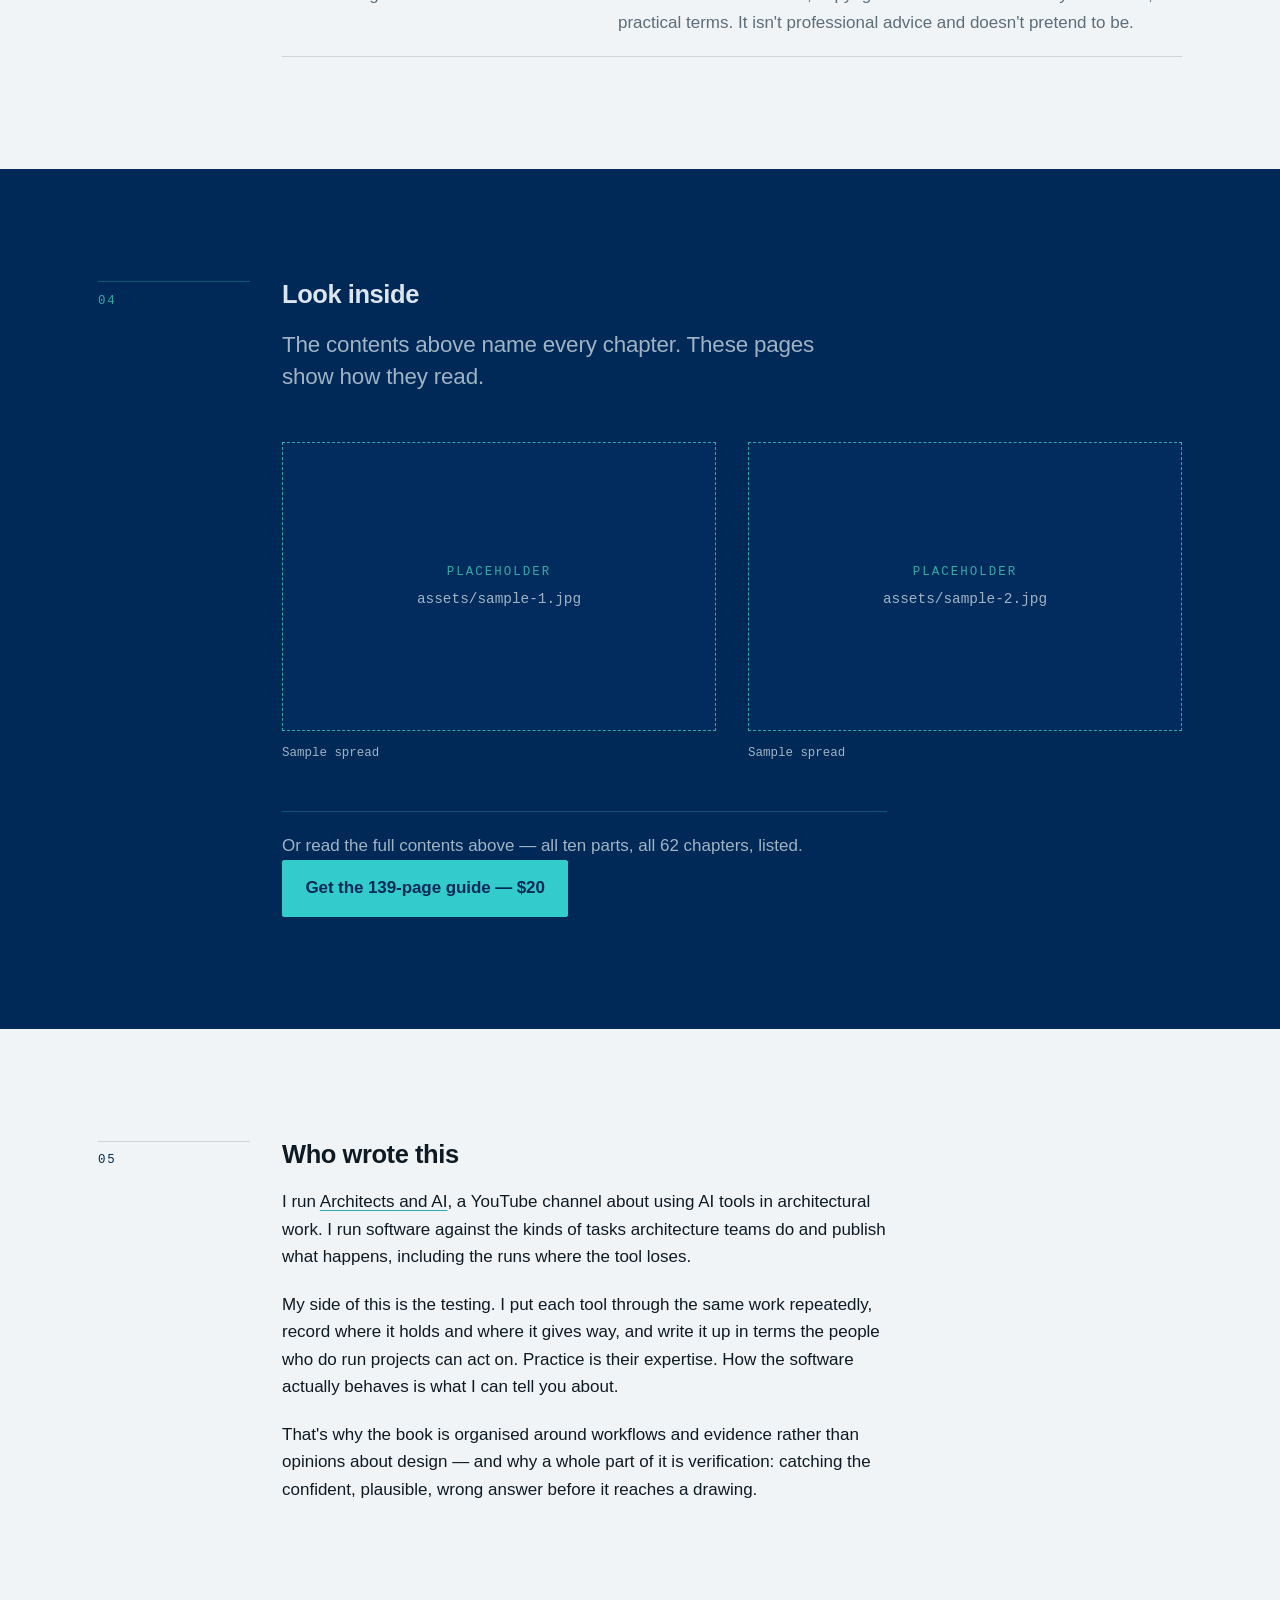
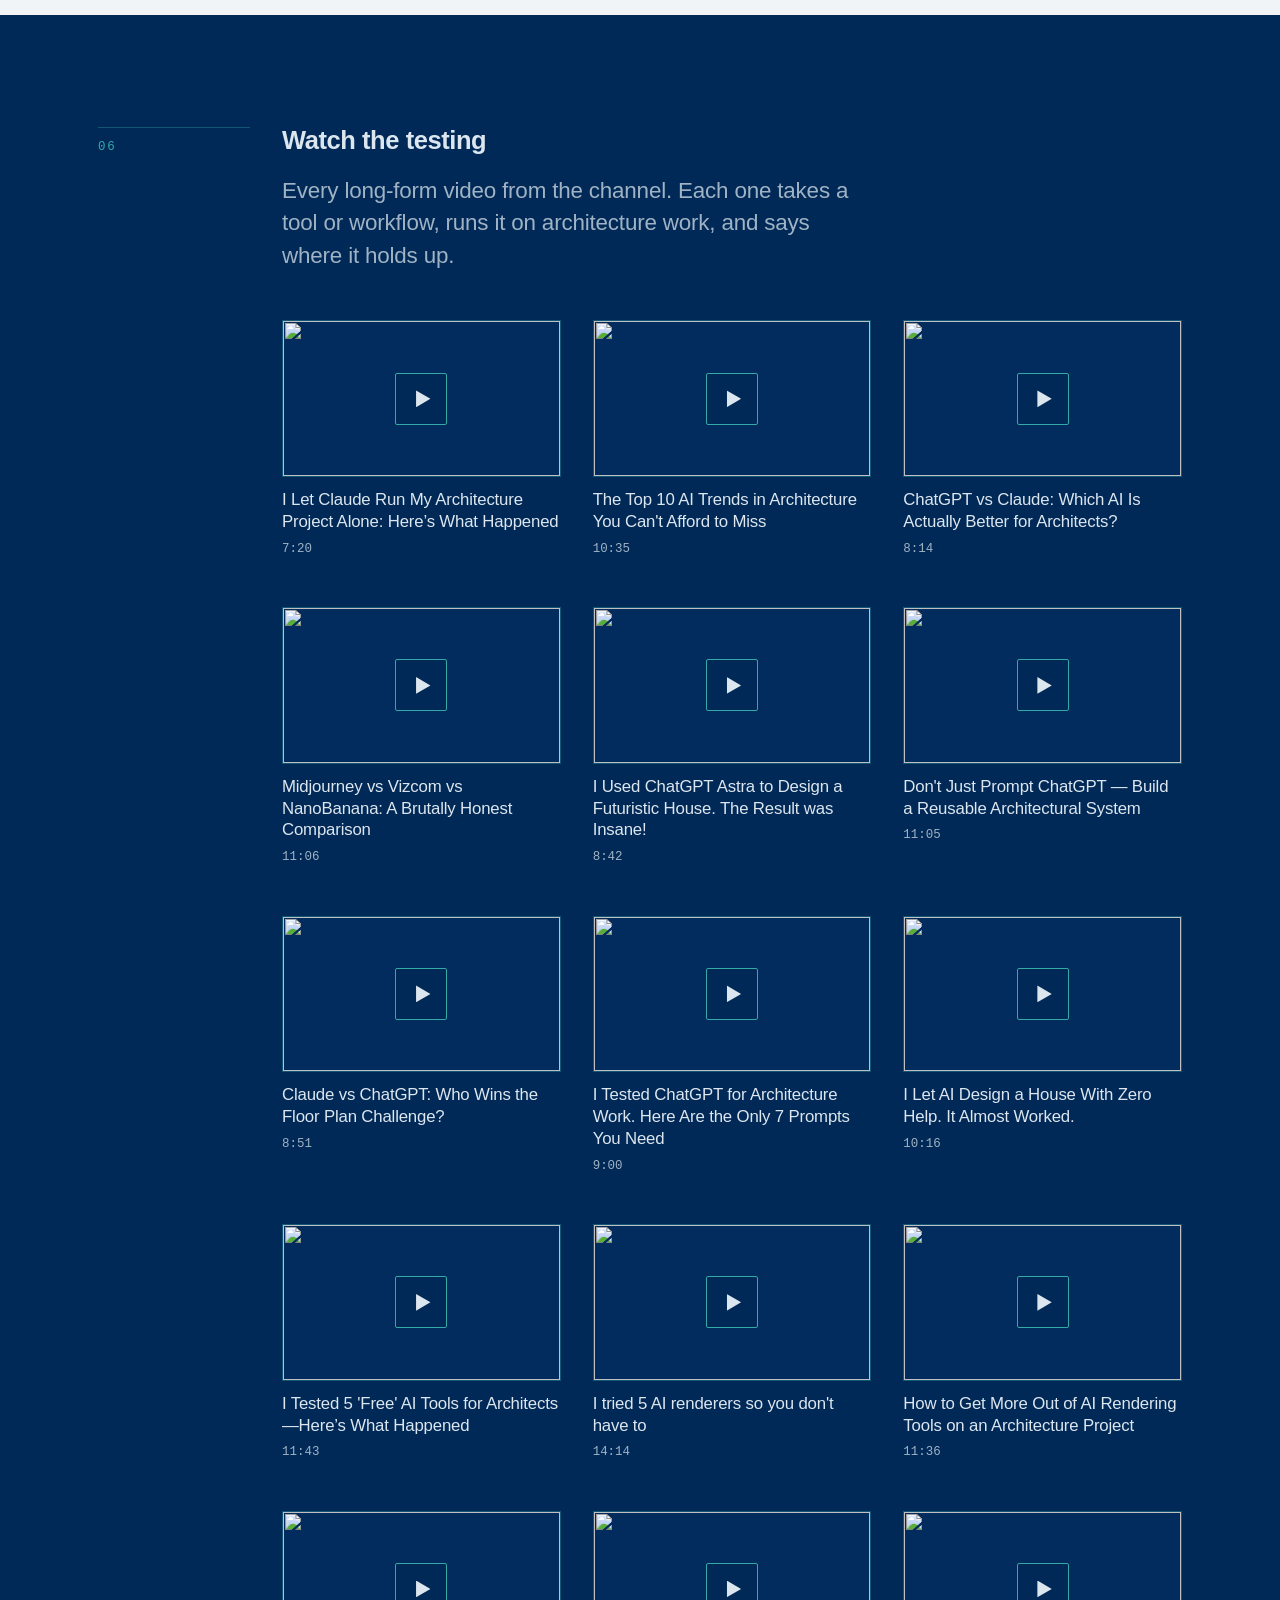
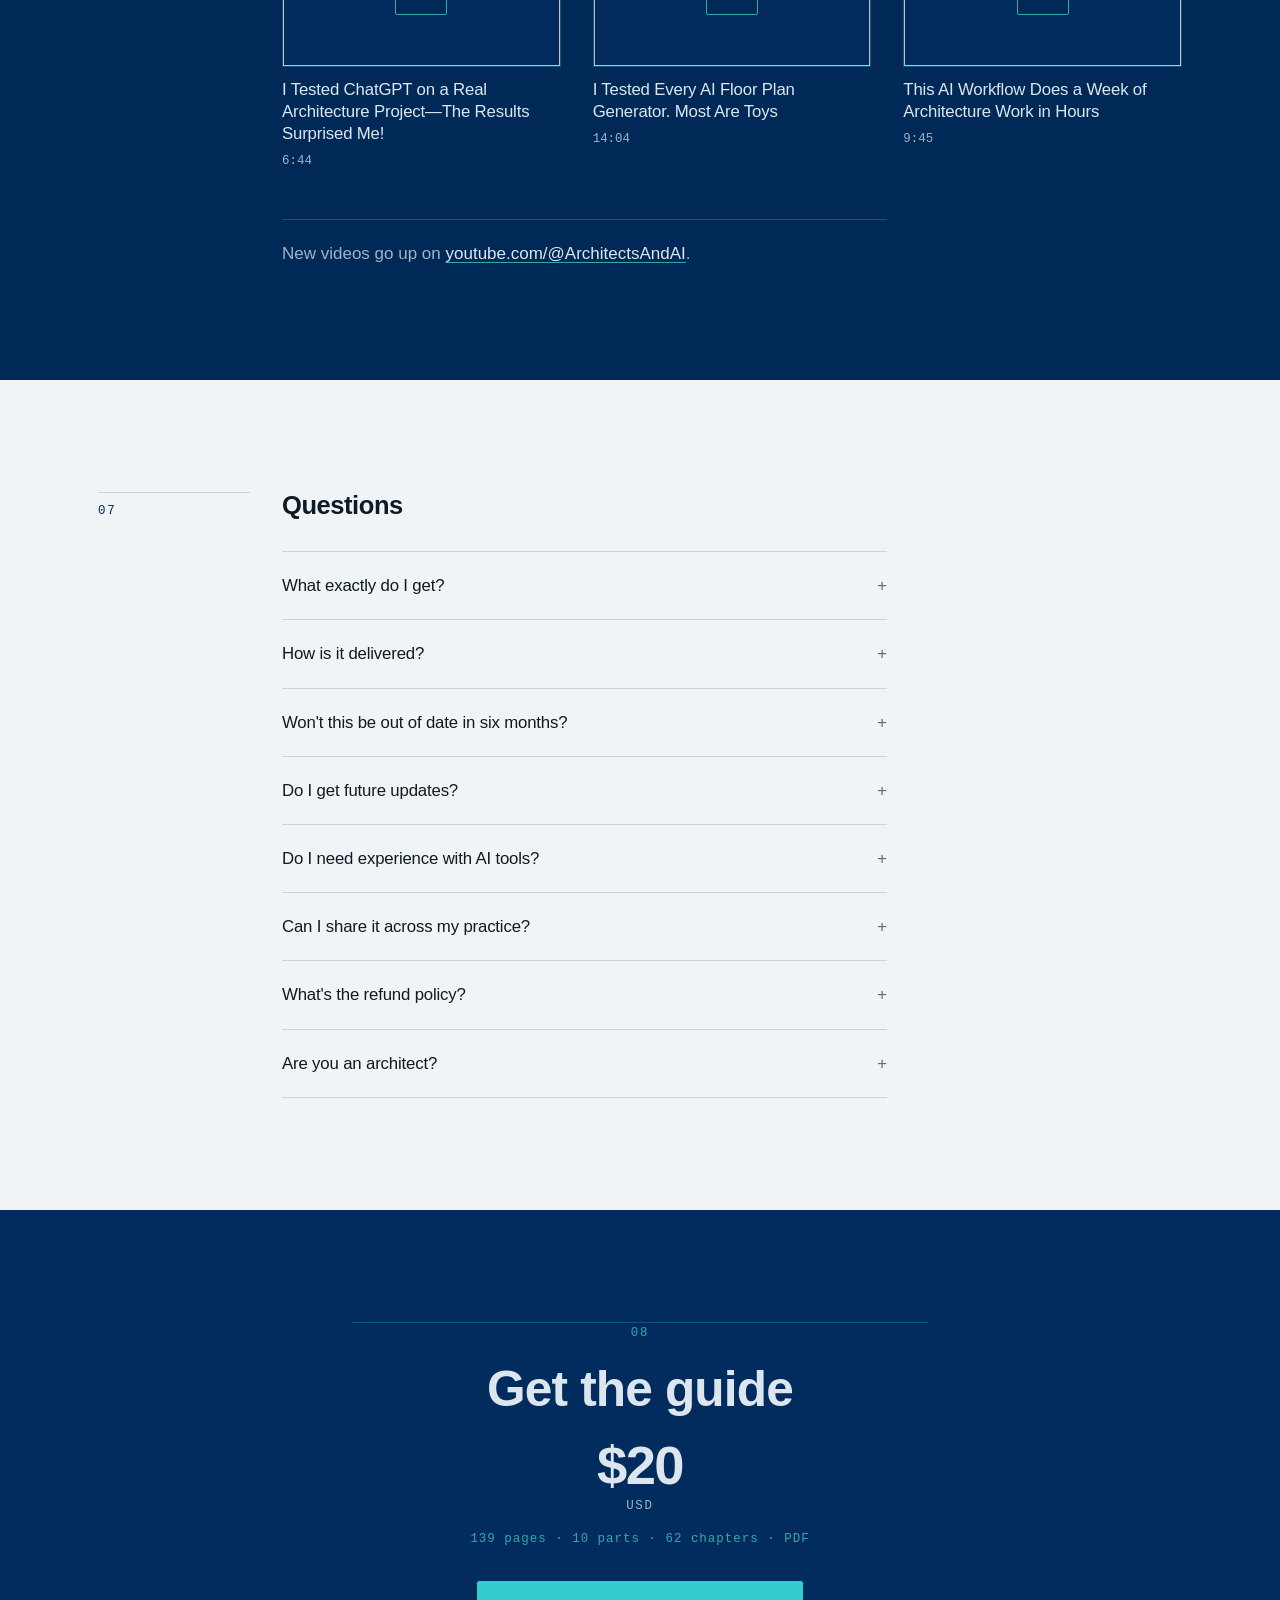
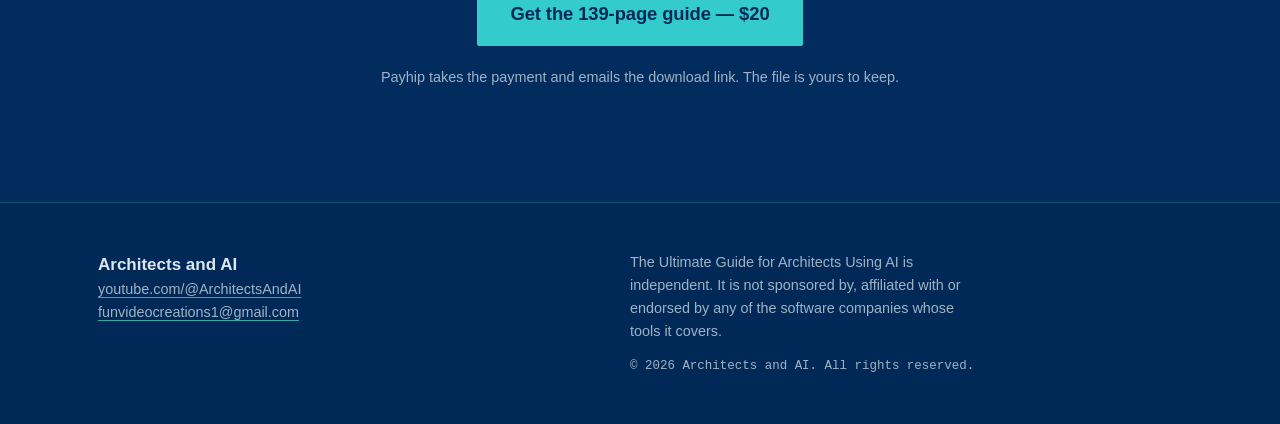
==== commit 8e1cf1ca: "Add the two newest long-form videos to the videos section Adds "I Let Claude Run My Architecture Pro" ====
--- a/index.html
+++ b/index.html
@@ -619,6 +619,20 @@
              video ID (three places), the title and the running time. -->
         <ul class="videos">
           <li class="video">
+            <a class="video__thumb" href="https://www.youtube.com/watch?v=-hGlIG2qSfM" data-video="-hGlIG2qSfM" aria-label="Play: I Let Claude Run My Architecture Project Alone: Here’s What Happened">
+              <img src="https://i.ytimg.com/vi/-hGlIG2qSfM/hqdefault.jpg" width="480" height="360" loading="lazy" alt="">
+            </a>
+            <h3 class="video__title">I Let Claude Run My Architecture Project Alone: Here’s What Happened</h3>
+            <p class="video__meta">7:20</p>
+          </li>
+          <li class="video">
+            <a class="video__thumb" href="https://www.youtube.com/watch?v=HQl70DSM1vQ" data-video="HQl70DSM1vQ" aria-label="Play: The Top 10 AI Trends in Architecture You Can&#x27;t Afford to Miss">
+              <img src="https://i.ytimg.com/vi/HQl70DSM1vQ/hqdefault.jpg" width="480" height="360" loading="lazy" alt="">
+            </a>
+            <h3 class="video__title">The Top 10 AI Trends in Architecture You Can&#x27;t Afford to Miss</h3>
+            <p class="video__meta">10:35</p>
+          </li>
+          <li class="video">
             <a class="video__thumb" href="https://www.youtube.com/watch?v=Bxcbipl6Ewo" data-video="Bxcbipl6Ewo" aria-label="Play: ChatGPT vs Claude: Which AI Is Actually Better for Architects?">
               <img src="https://i.ytimg.com/vi/Bxcbipl6Ewo/hqdefault.jpg" width="480" height="360" loading="lazy" alt="">
             </a>
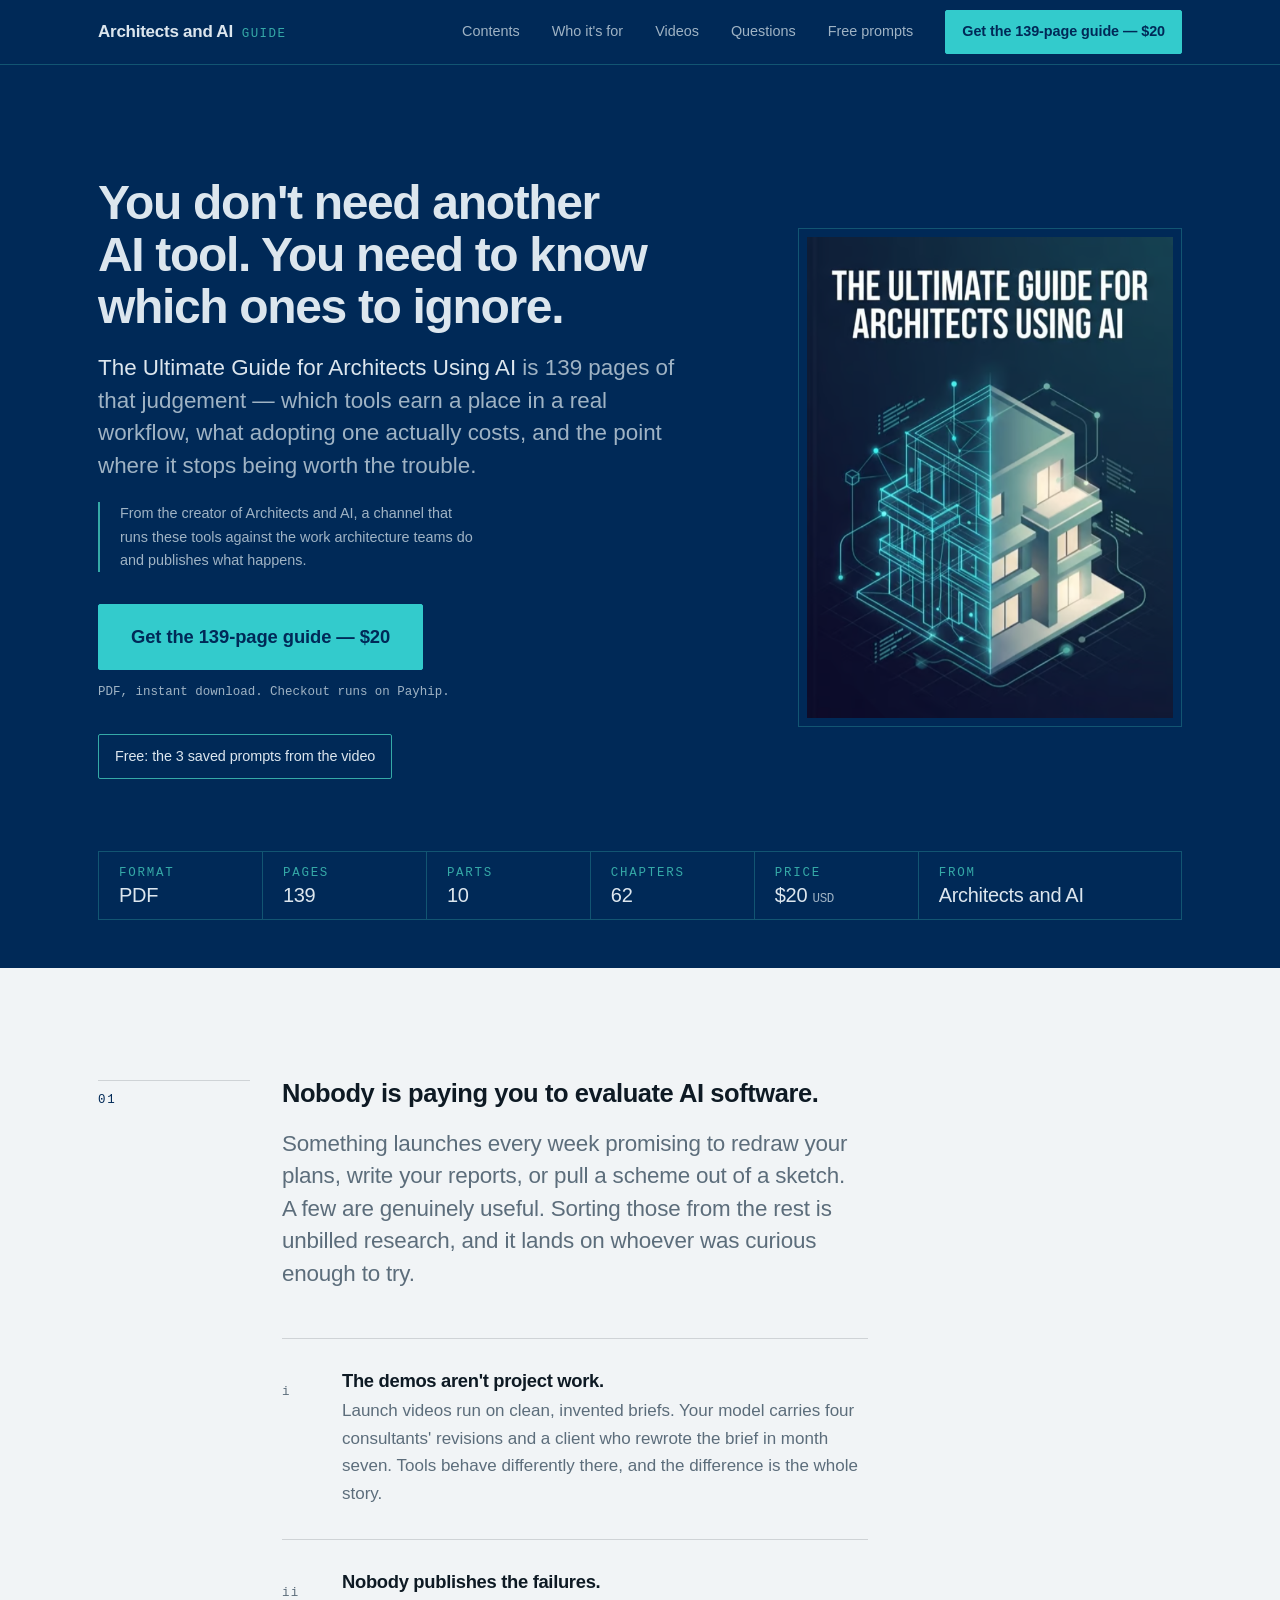
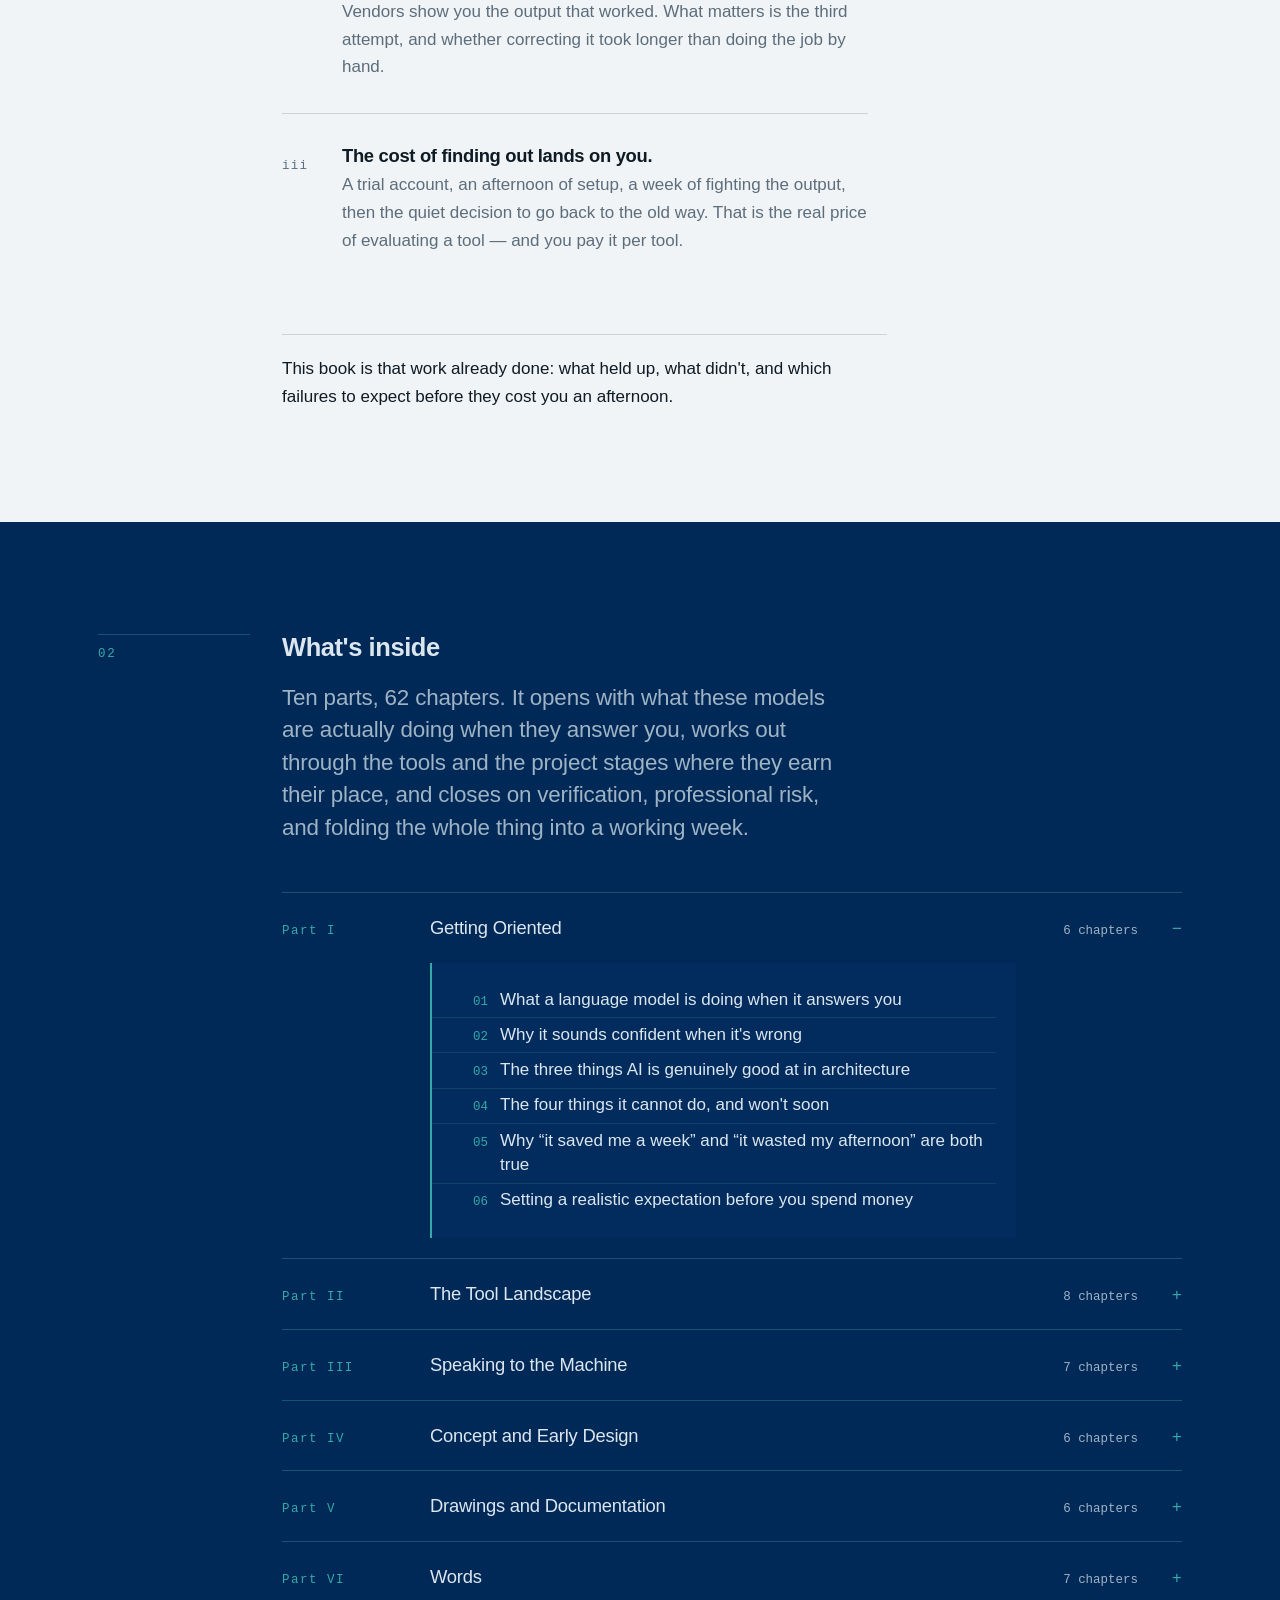
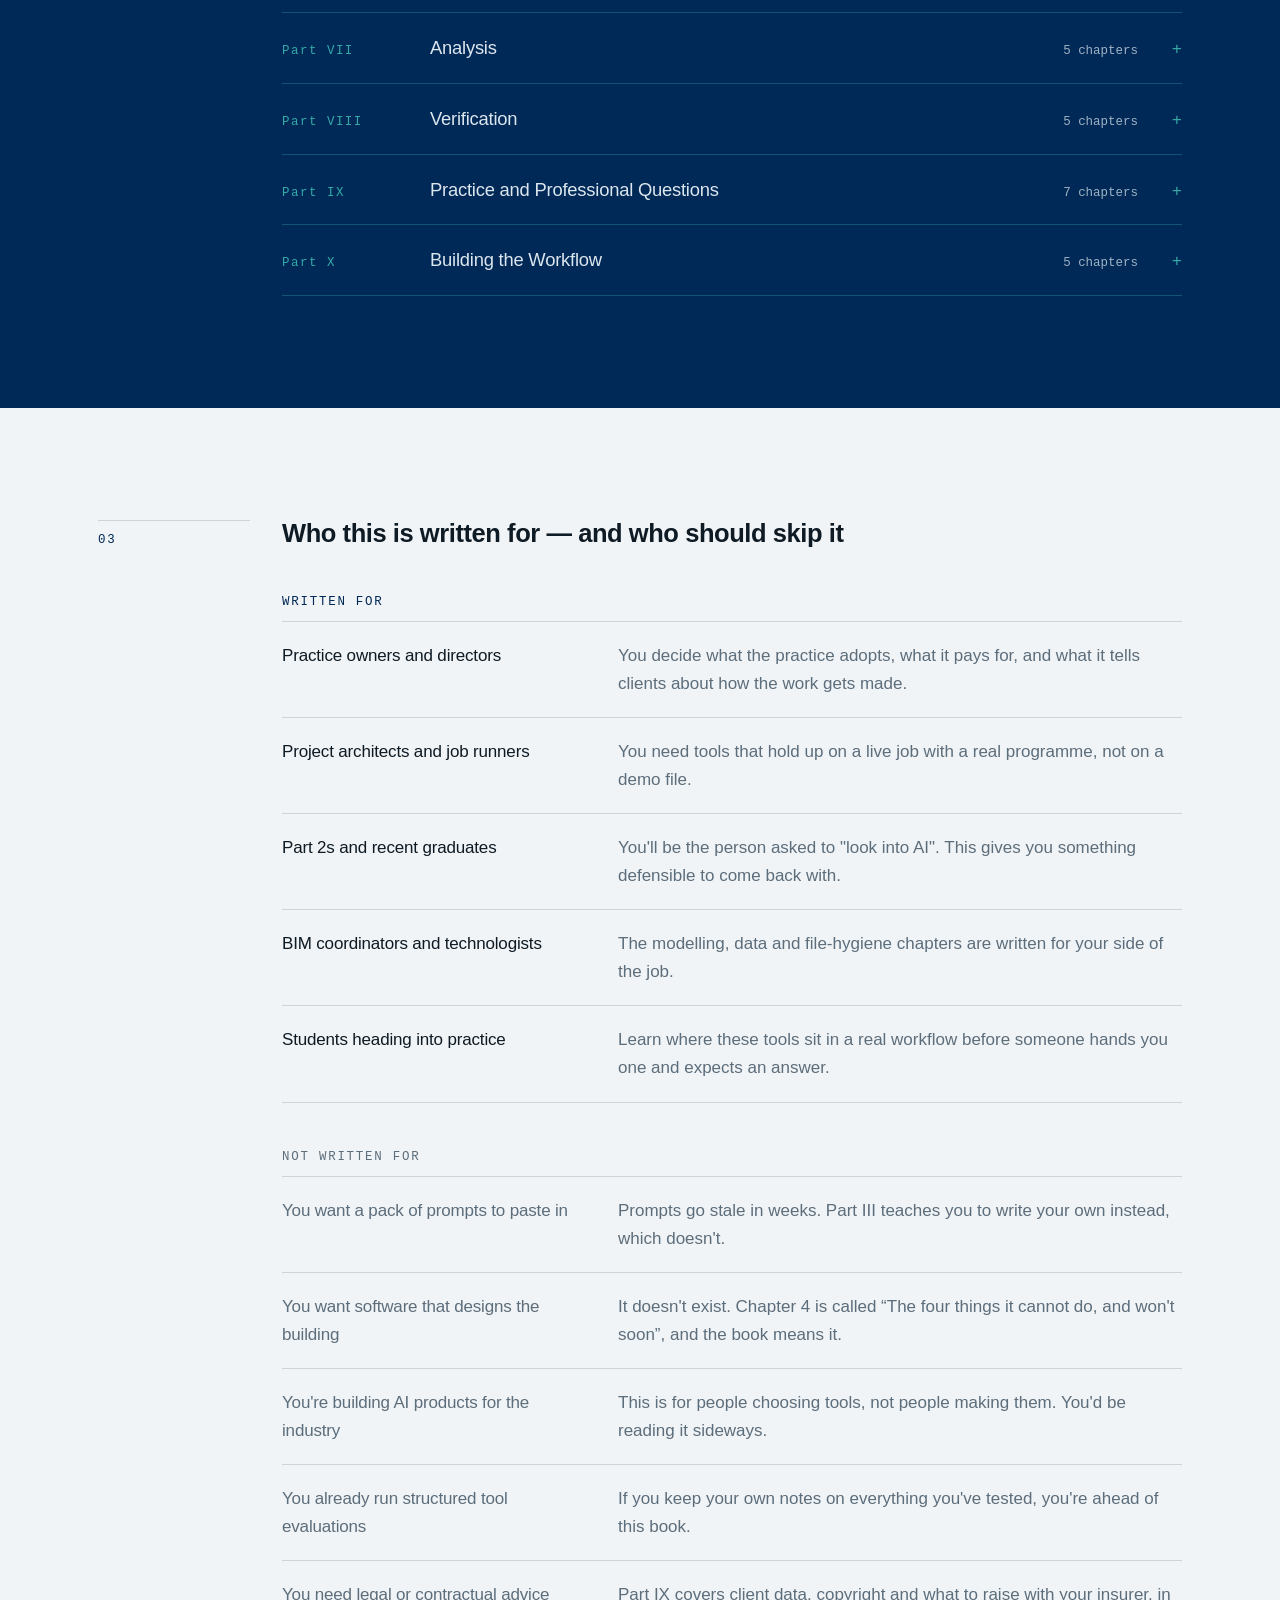
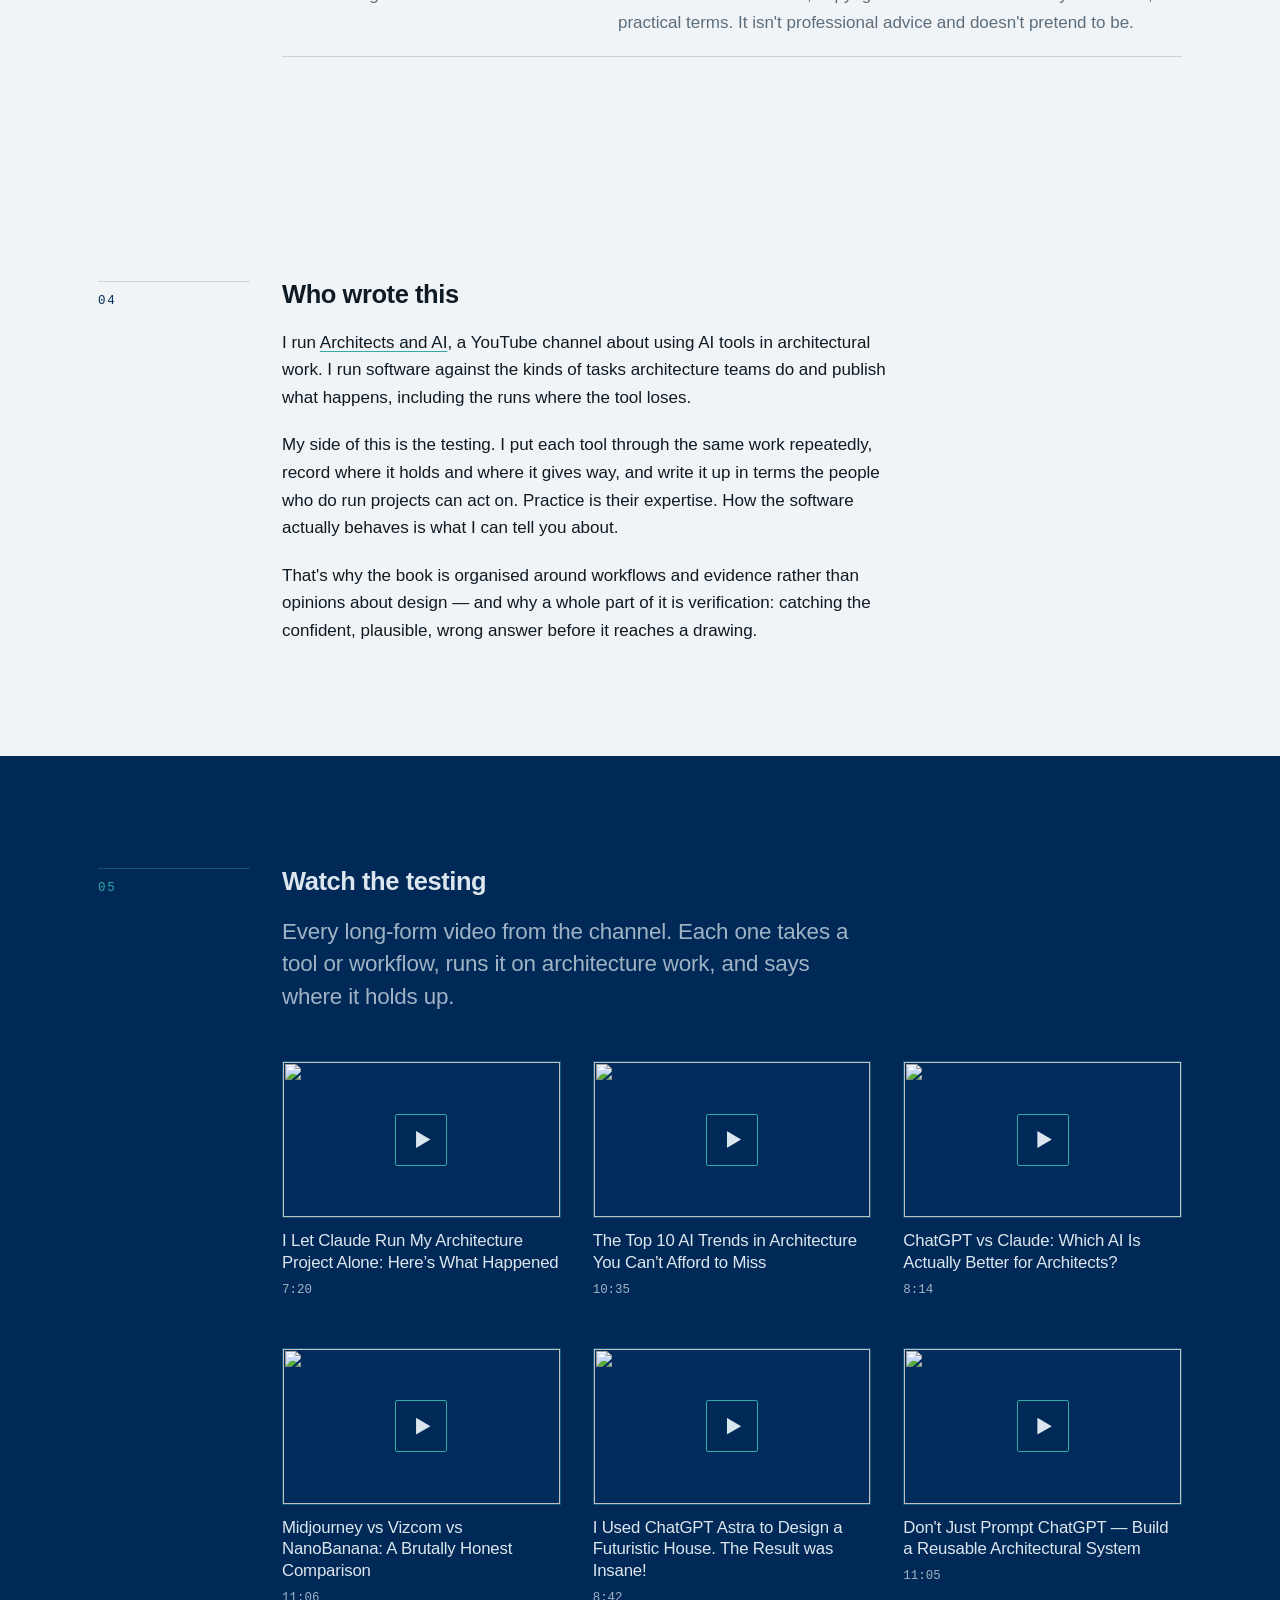
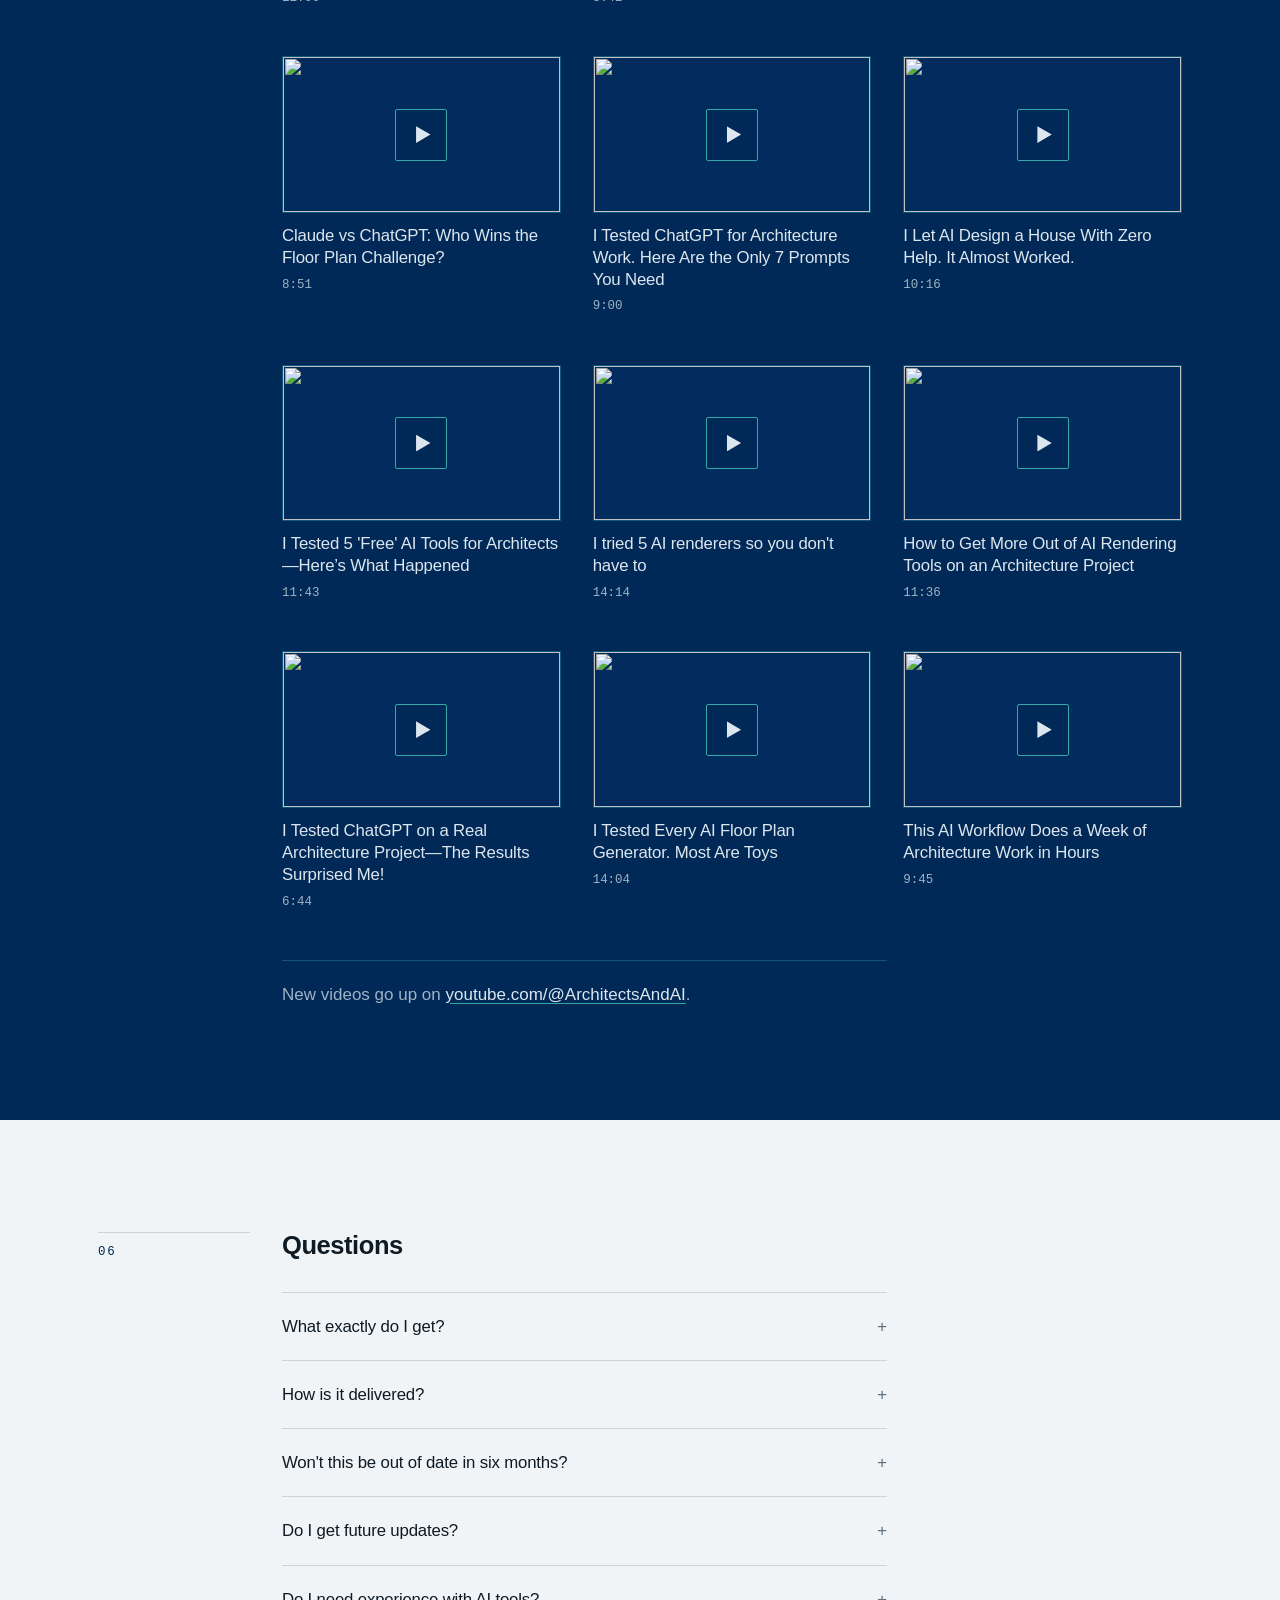
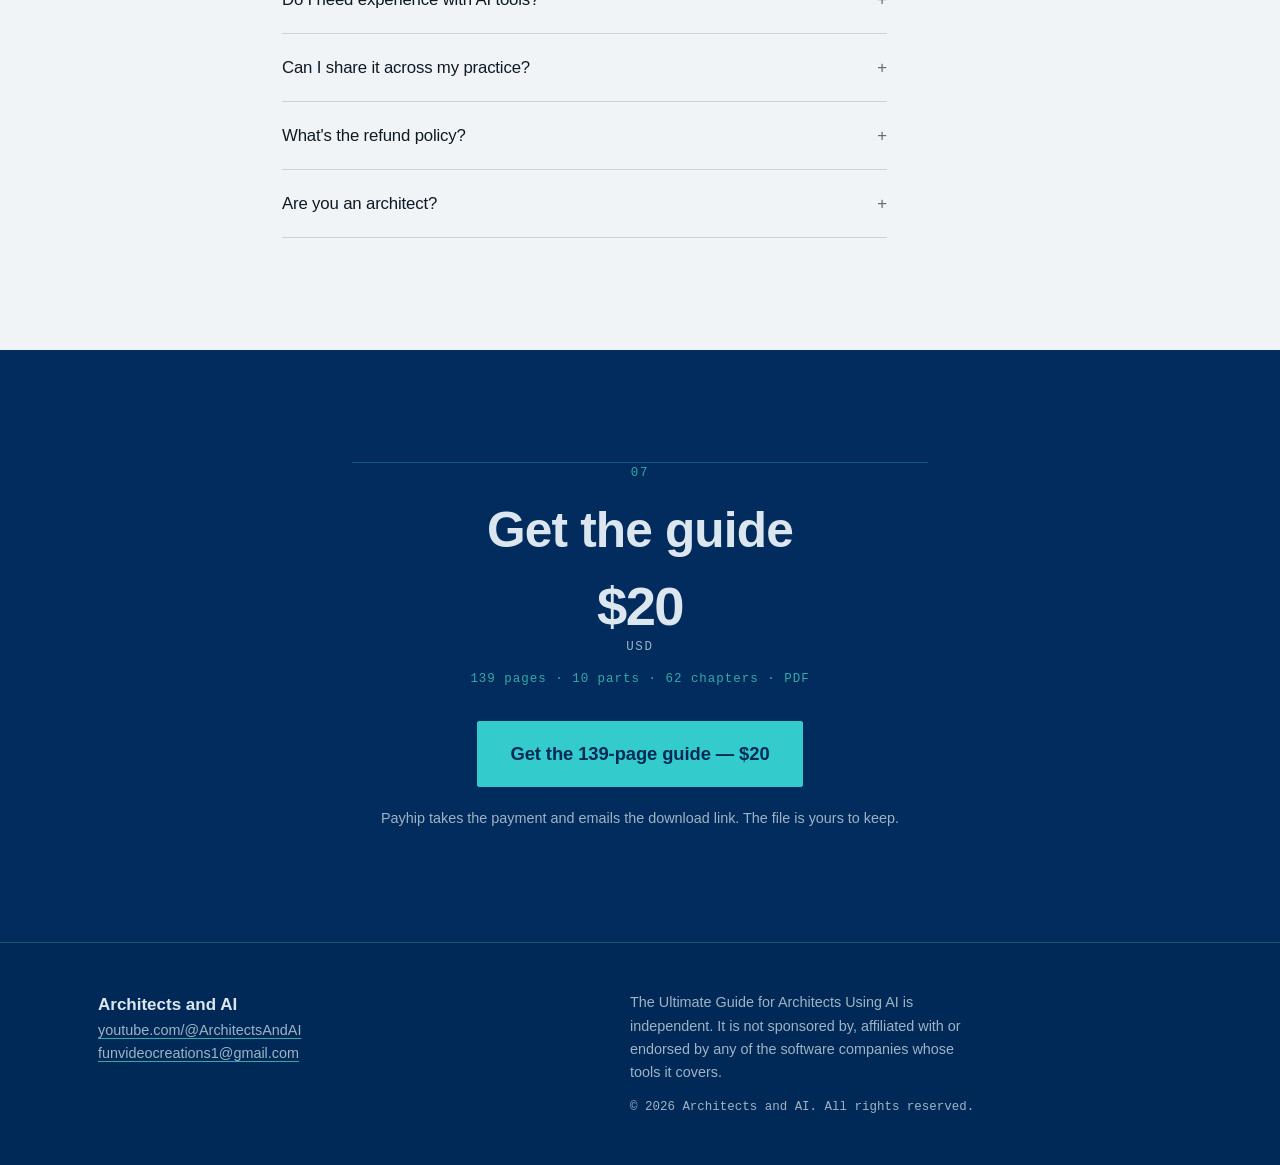
==== commit 776385eb: "Remove the Look inside section Drop the placeholder sample-spreads section, its CSS, and the README " ====
--- a/index.html
+++ b/index.html
@@ -529,54 +529,10 @@
     </div>
   </section>
 
-  <!-- ========================= 04 LOOK INSIDE ========================= -->
-  <section class="section section--navy" id="sample">
+  <!-- ========================= 04 ABOUT ========================= -->
+  <section class="section section--paper" id="about">
     <div class="wrap band">
       <p class="band__num">04</p>
-      <div class="band__body">
-        <h2>Look inside</h2>
-        <p class="lead">
-          The contents above name every chapter. These pages show how they read.
-        </p>
-
-        <!-- ========================================================
-             PLACEHOLDER — SAMPLE SPREADS
-             Drop 2-3 page exports into /assets as sample-1.jpg,
-             sample-2.jpg, sample-3.jpg (landscape spreads work best),
-             then delete the .placeholder blocks below and uncomment
-             the <img> lines.
-             ======================================================== -->
-        <div class="spreads">
-          <figure class="spread">
-            <div class="placeholder">
-              <p class="placeholder__tag">Placeholder</p>
-              <p>assets/sample-1.jpg</p>
-            </div>
-            <!-- <img src="assets/sample-1.jpg" width="1200" height="800" loading="lazy" alt="Sample spread: ..."> -->
-            <figcaption>Sample spread</figcaption>
-          </figure>
-          <figure class="spread">
-            <div class="placeholder">
-              <p class="placeholder__tag">Placeholder</p>
-              <p>assets/sample-2.jpg</p>
-            </div>
-            <!-- <img src="assets/sample-2.jpg" width="1200" height="800" loading="lazy" alt="Sample spread: ..."> -->
-            <figcaption>Sample spread</figcaption>
-          </figure>
-        </div>
-
-        <p class="band__close">
-          Or read the full contents above — all ten parts, all 62 chapters, listed.
-        </p>
-        <a class="btn payhip-buy-button" data-theme="none" data-product="8gr7H" href="https://payhip.com/b/8gr7H" data-cta="mid">Get the 139-page guide — $20</a>
-      </div>
-    </div>
-  </section>
-
-  <!-- ========================= 05 ABOUT ========================= -->
-  <section class="section section--paper" id="about">
-    <div class="wrap band">
-      <p class="band__num">05</p>
       <div class="band__body band__body--narrow">
         <h2>Who wrote this</h2>
         <p>
@@ -602,10 +558,10 @@
     </div>
   </section>
 
-  <!-- ========================= 06 VIDEOS ========================= -->
+  <!-- ========================= 05 VIDEOS ========================= -->
   <section class="section section--navy" id="videos">
     <div class="wrap band">
-      <p class="band__num">06</p>
+      <p class="band__num">05</p>
       <div class="band__body">
         <h2>Watch the testing</h2>
         <p class="lead">
@@ -732,10 +688,10 @@
     </div>
   </section>
 
-  <!-- ========================= 07 FAQ ========================= -->
+  <!-- ========================= 06 FAQ ========================= -->
   <section class="section section--paper" id="faq">
     <div class="wrap band">
-      <p class="band__num">07</p>
+      <p class="band__num">06</p>
       <div class="band__body band__body--narrow">
         <h2>Questions</h2>
 
@@ -816,10 +772,10 @@
     </div>
   </section>
 
-  <!-- ========================= 08 FINAL CTA ========================= -->
+  <!-- ========================= 07 FINAL CTA ========================= -->
   <section class="section section--deep final" id="buy">
     <div class="wrap final__inner">
-      <p class="band__num band__num--center">08</p>
+      <p class="band__num band__num--center">07</p>
       <h2>Get the guide</h2>
       <p class="final__price"><span>$20</span> USD</p>
       <p class="final__detail">139 pages · 10 parts · 62 chapters · PDF</p>
--- a/css/styles.css
+++ b/css/styles.css
@@ -480,46 +480,6 @@
   .sched__row { grid-template-columns: minmax(0, 19rem) minmax(0, 1fr); }
 }
 
-/* --- 11. Sample spreads -------------------------------------------------- */
-
-.spreads {
-  display: grid;
-  grid-template-columns: 1fr;
-  gap: var(--sp-4);
-  margin-top: var(--sp-5);
-}
-.spread { margin: 0; }
-.spread figcaption {
-  margin-top: var(--sp-2);
-  font-family: var(--mono);
-  font-size: var(--fs-mono);
-  color: var(--on-navy-mute);
-}
-
-.placeholder {
-  aspect-ratio: 3 / 2;
-  display: flex;
-  flex-direction: column;
-  align-items: center;
-  justify-content: center;
-  gap: var(--sp-1);
-  background: var(--navy-deep);
-  border: 1px dashed var(--teal);
-  color: var(--on-navy-mute);
-  font-family: var(--mono);
-  font-size: var(--fs-sm);
-  text-align: center;
-  padding: var(--sp-3);
-}
-.placeholder__tag {
-  font-size: var(--fs-mono);
-  letter-spacing: .16em;
-  text-transform: uppercase;
-  color: var(--teal);
-}
-
-@media (min-width: 48rem) { .spreads { grid-template-columns: repeat(2, minmax(0, 1fr)); } }
-
 /* --- 12. About ----------------------------------------------------------- */
 
 /* About is the only section with no .lead, so its heading needs the gap. */
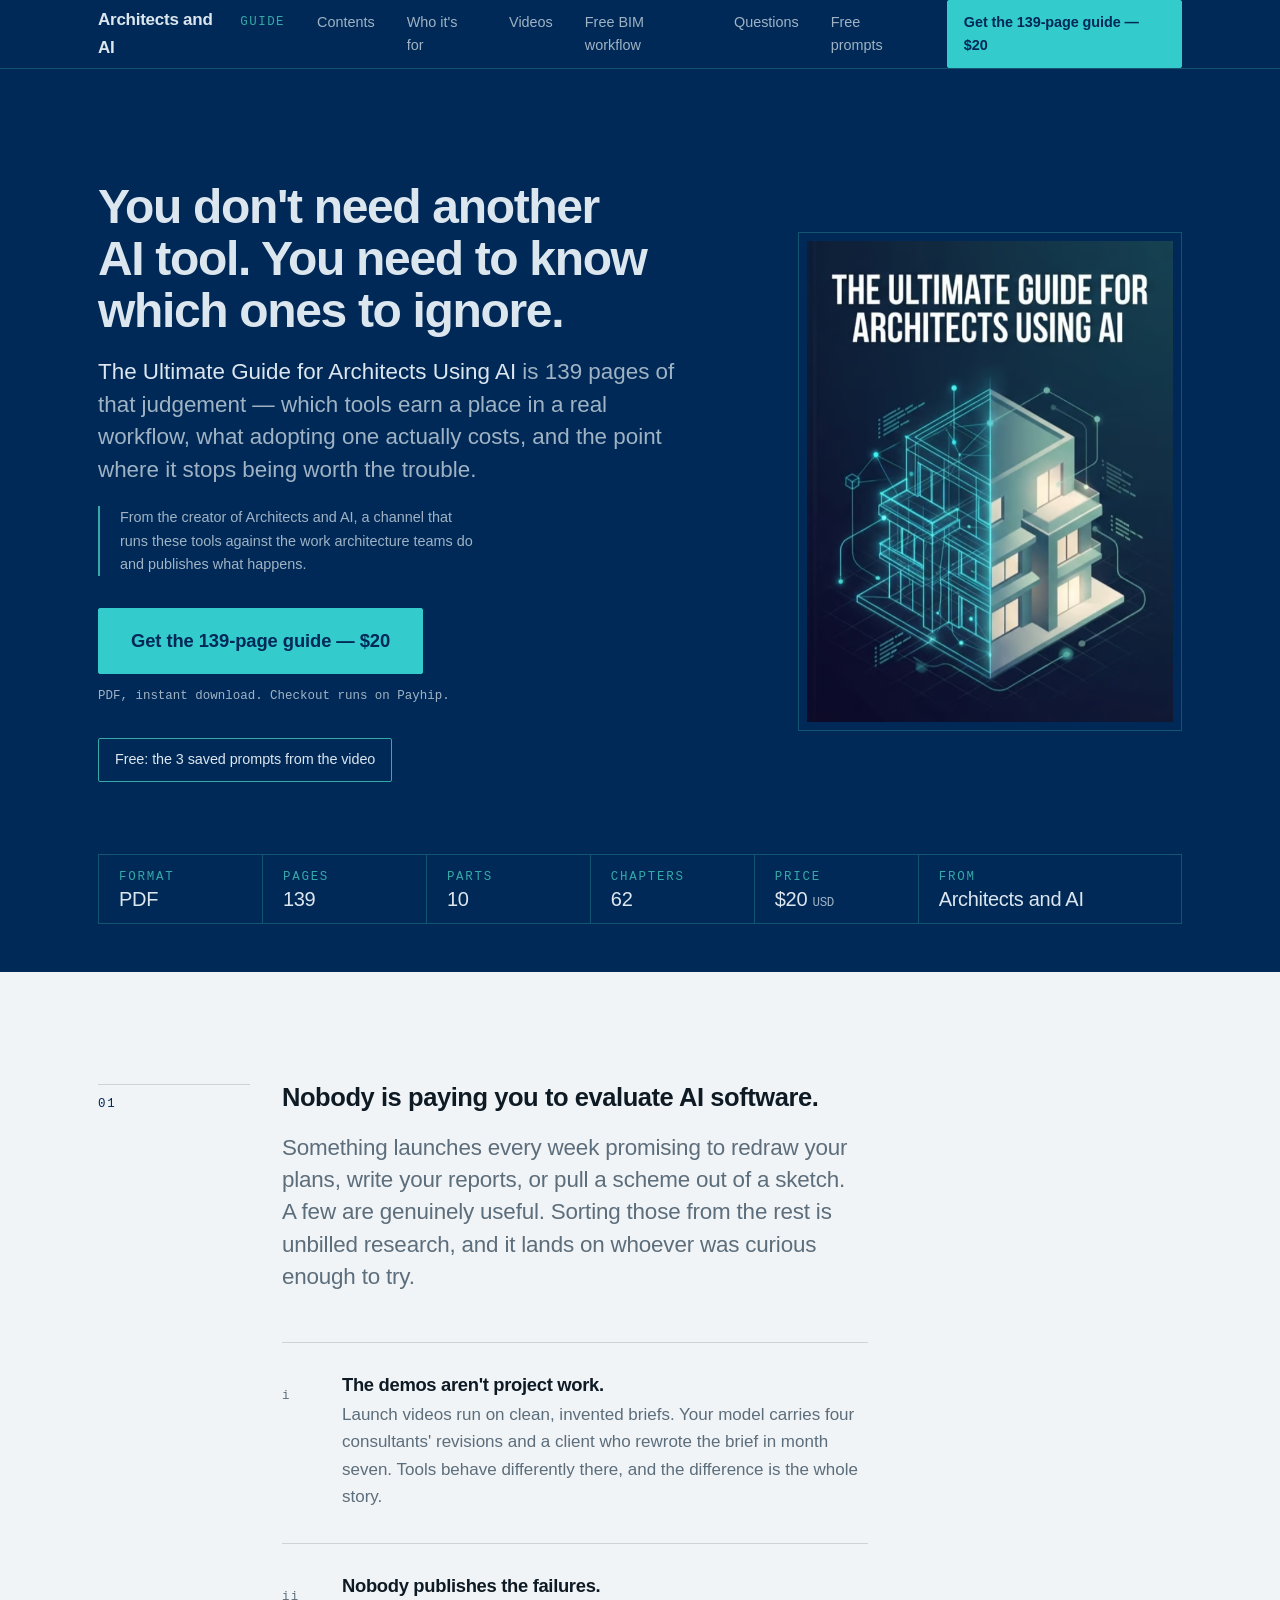
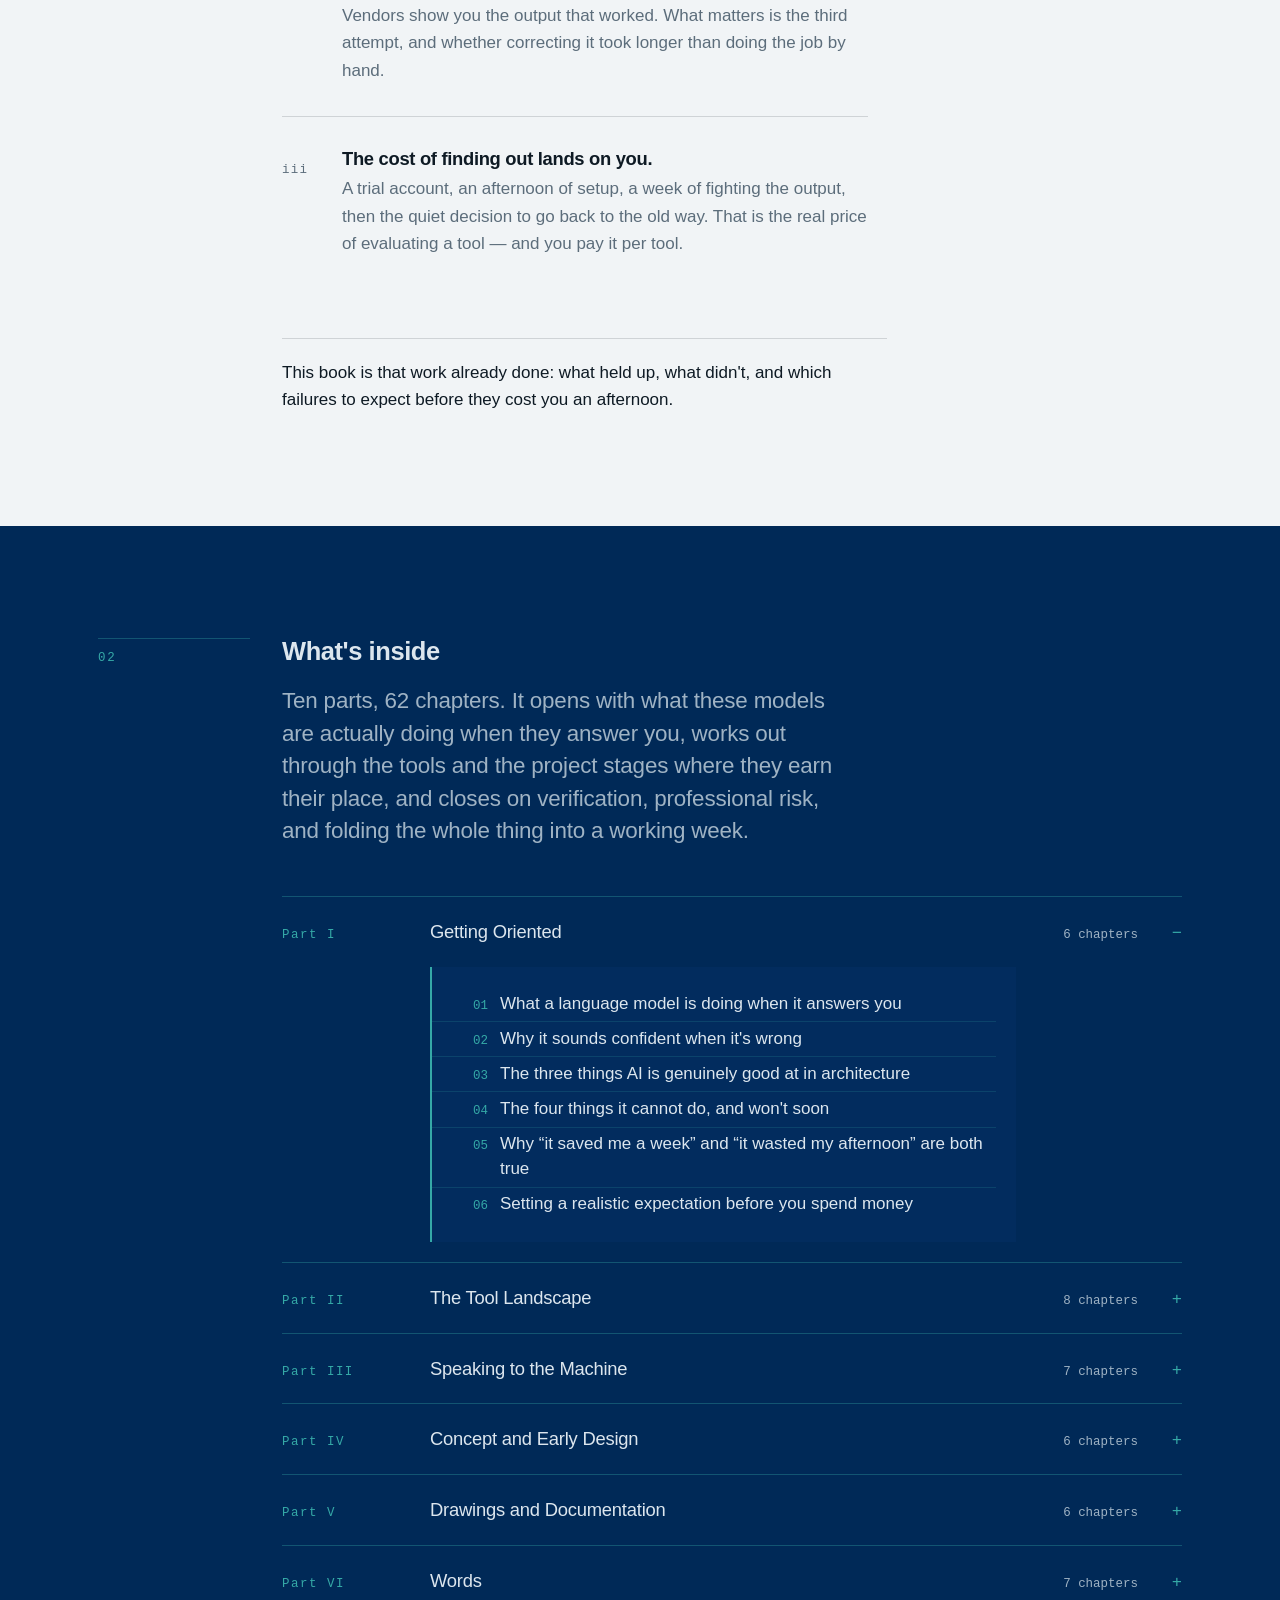
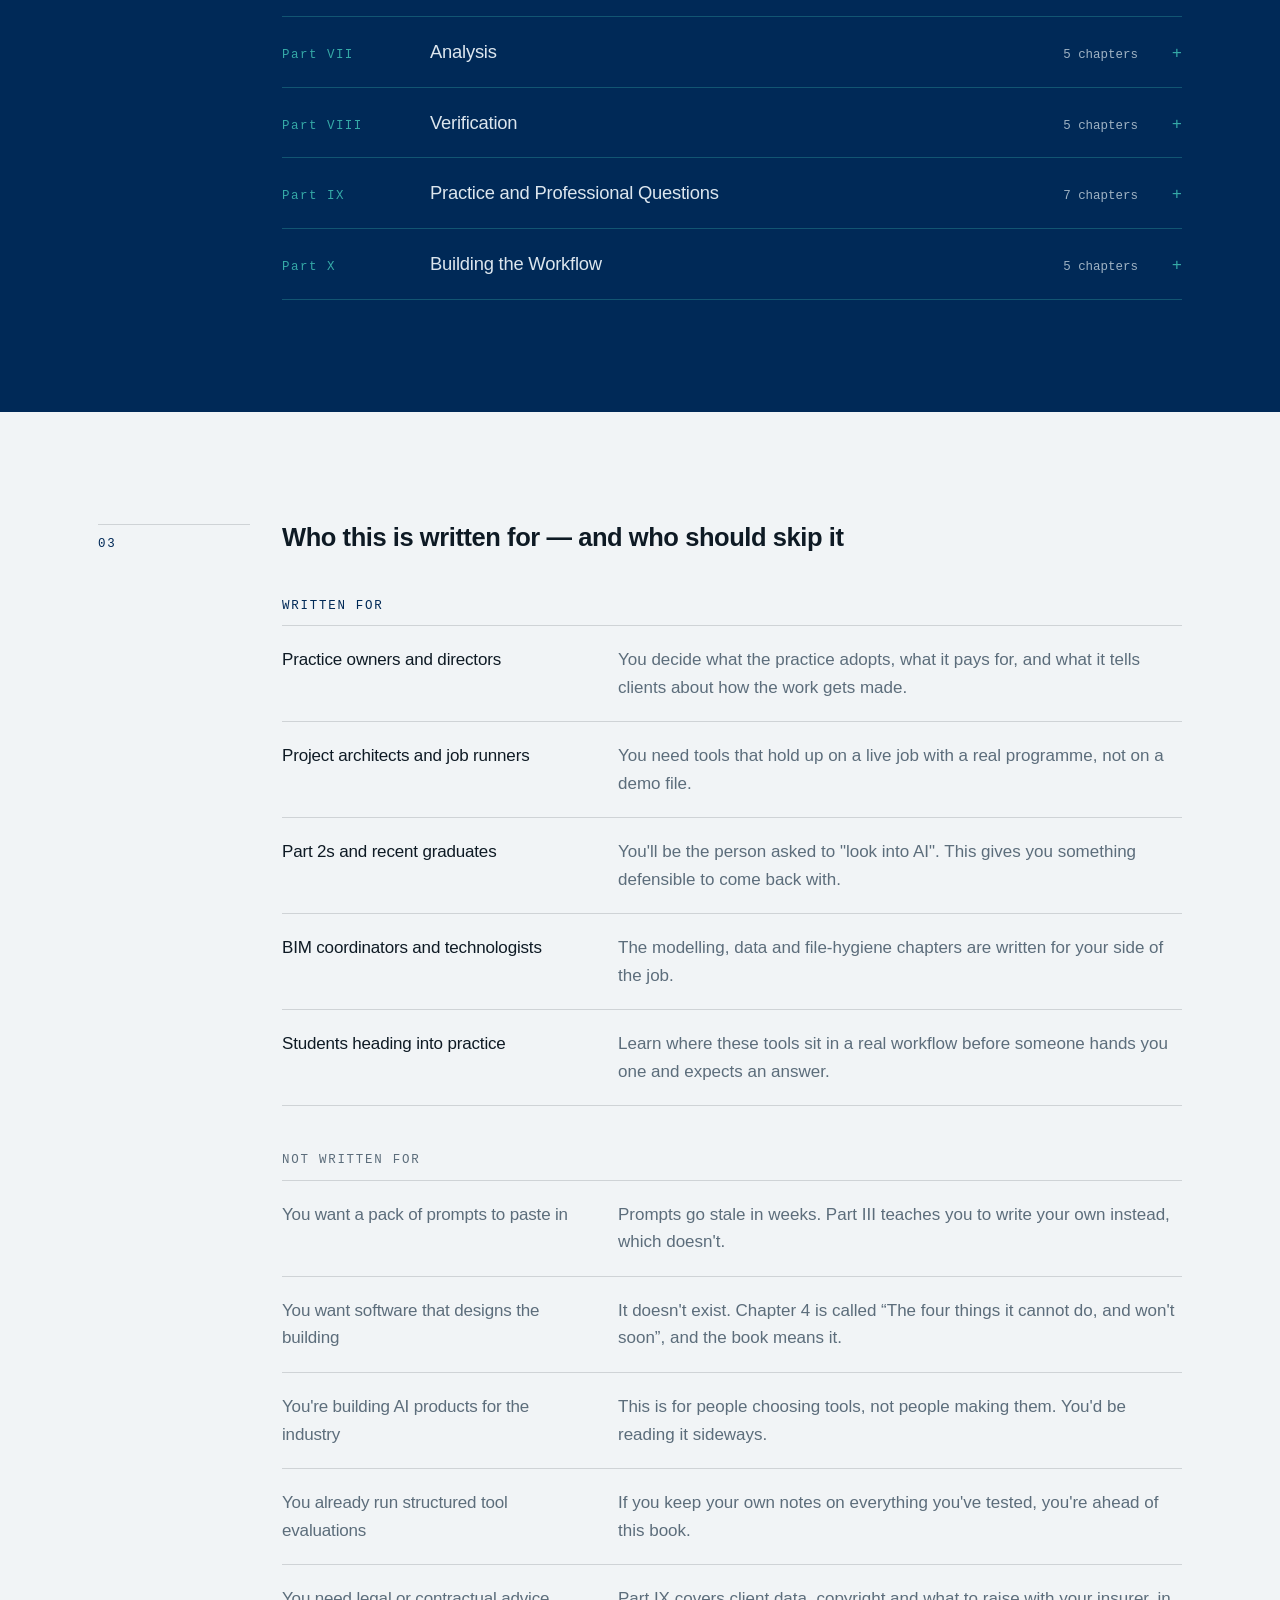
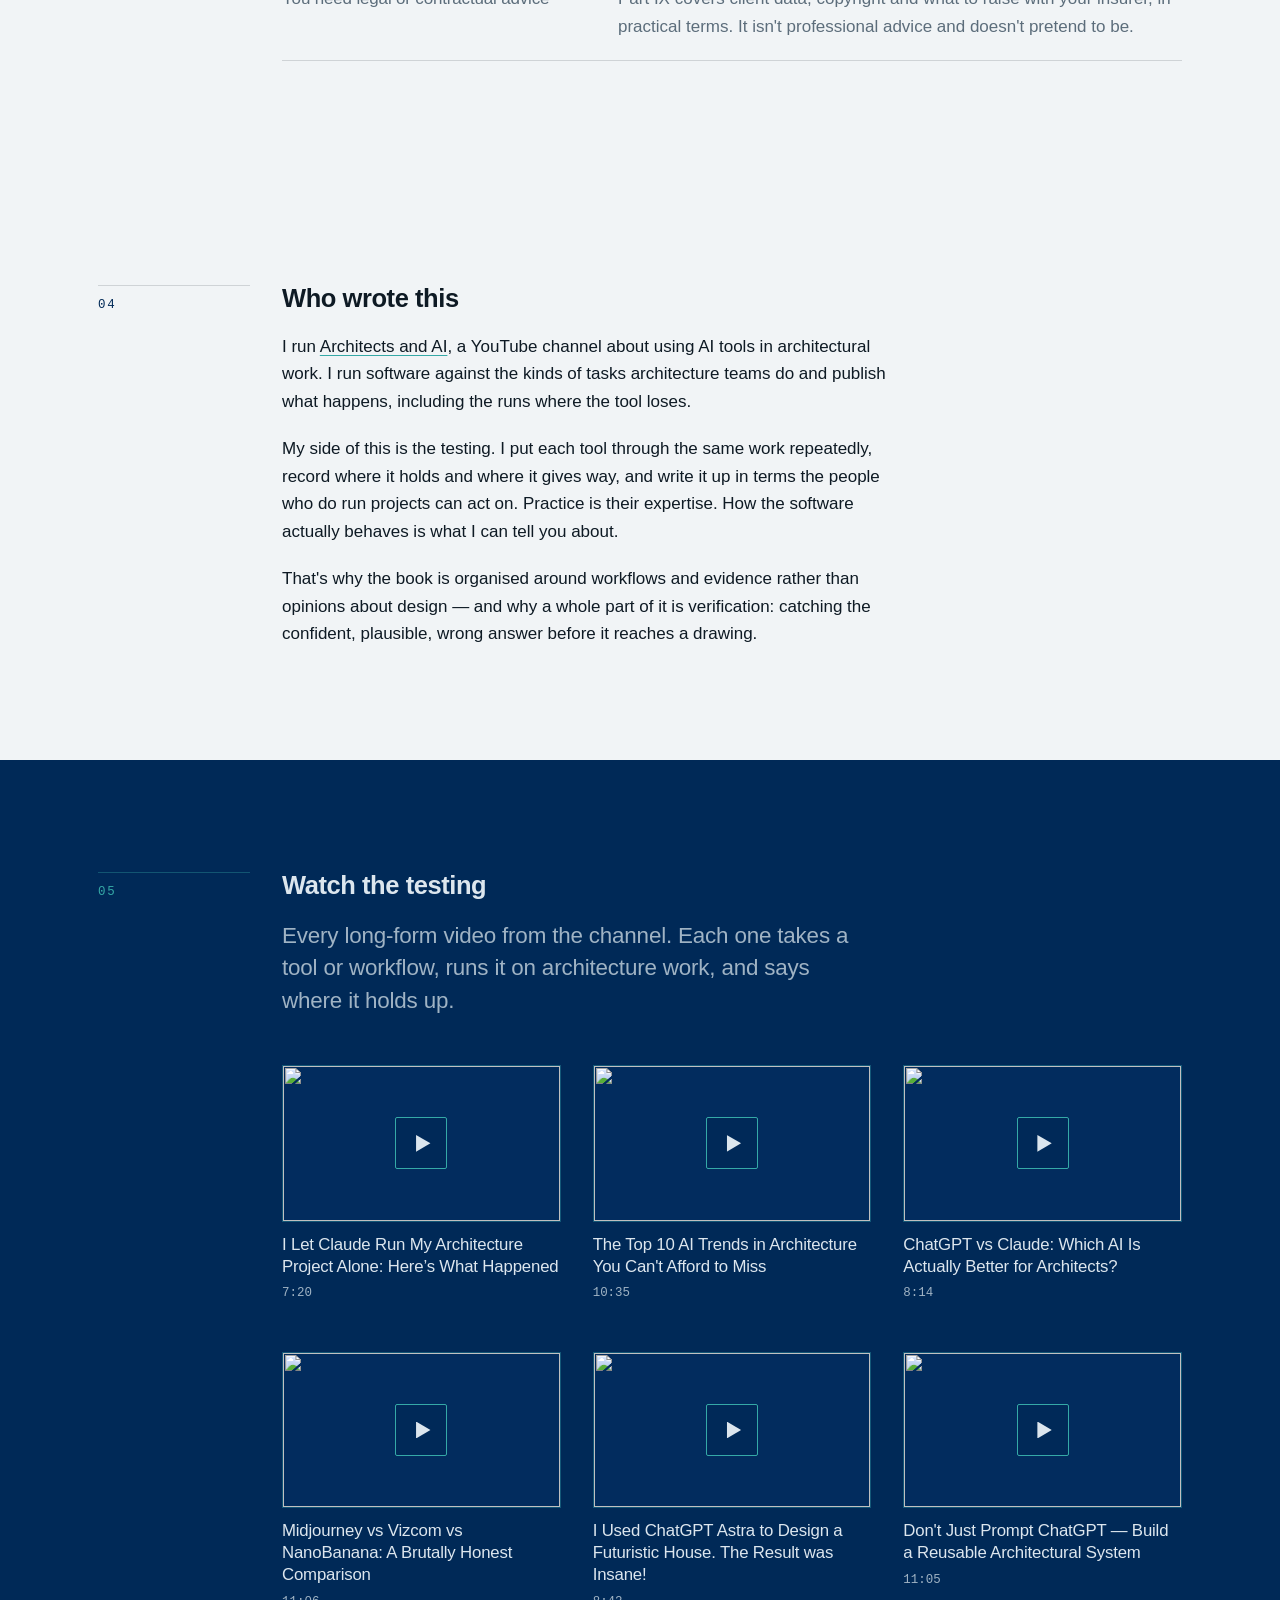
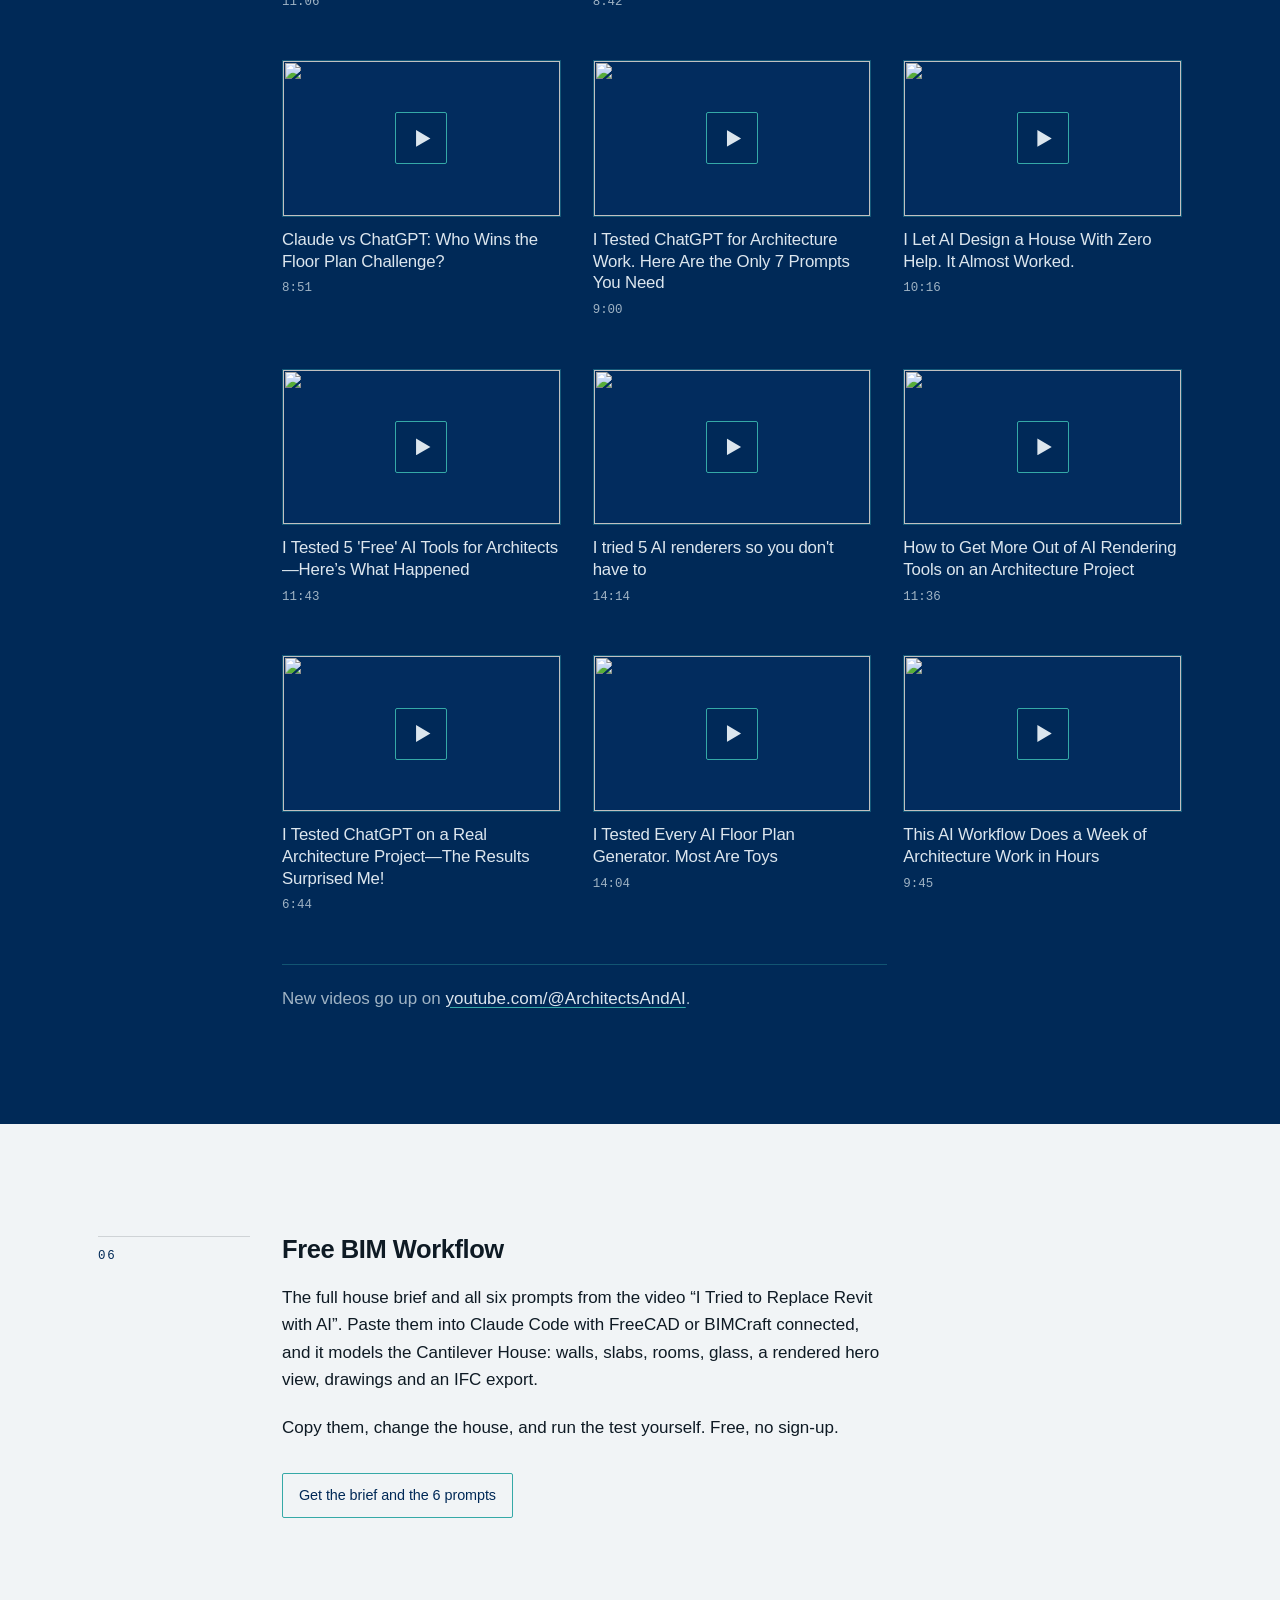
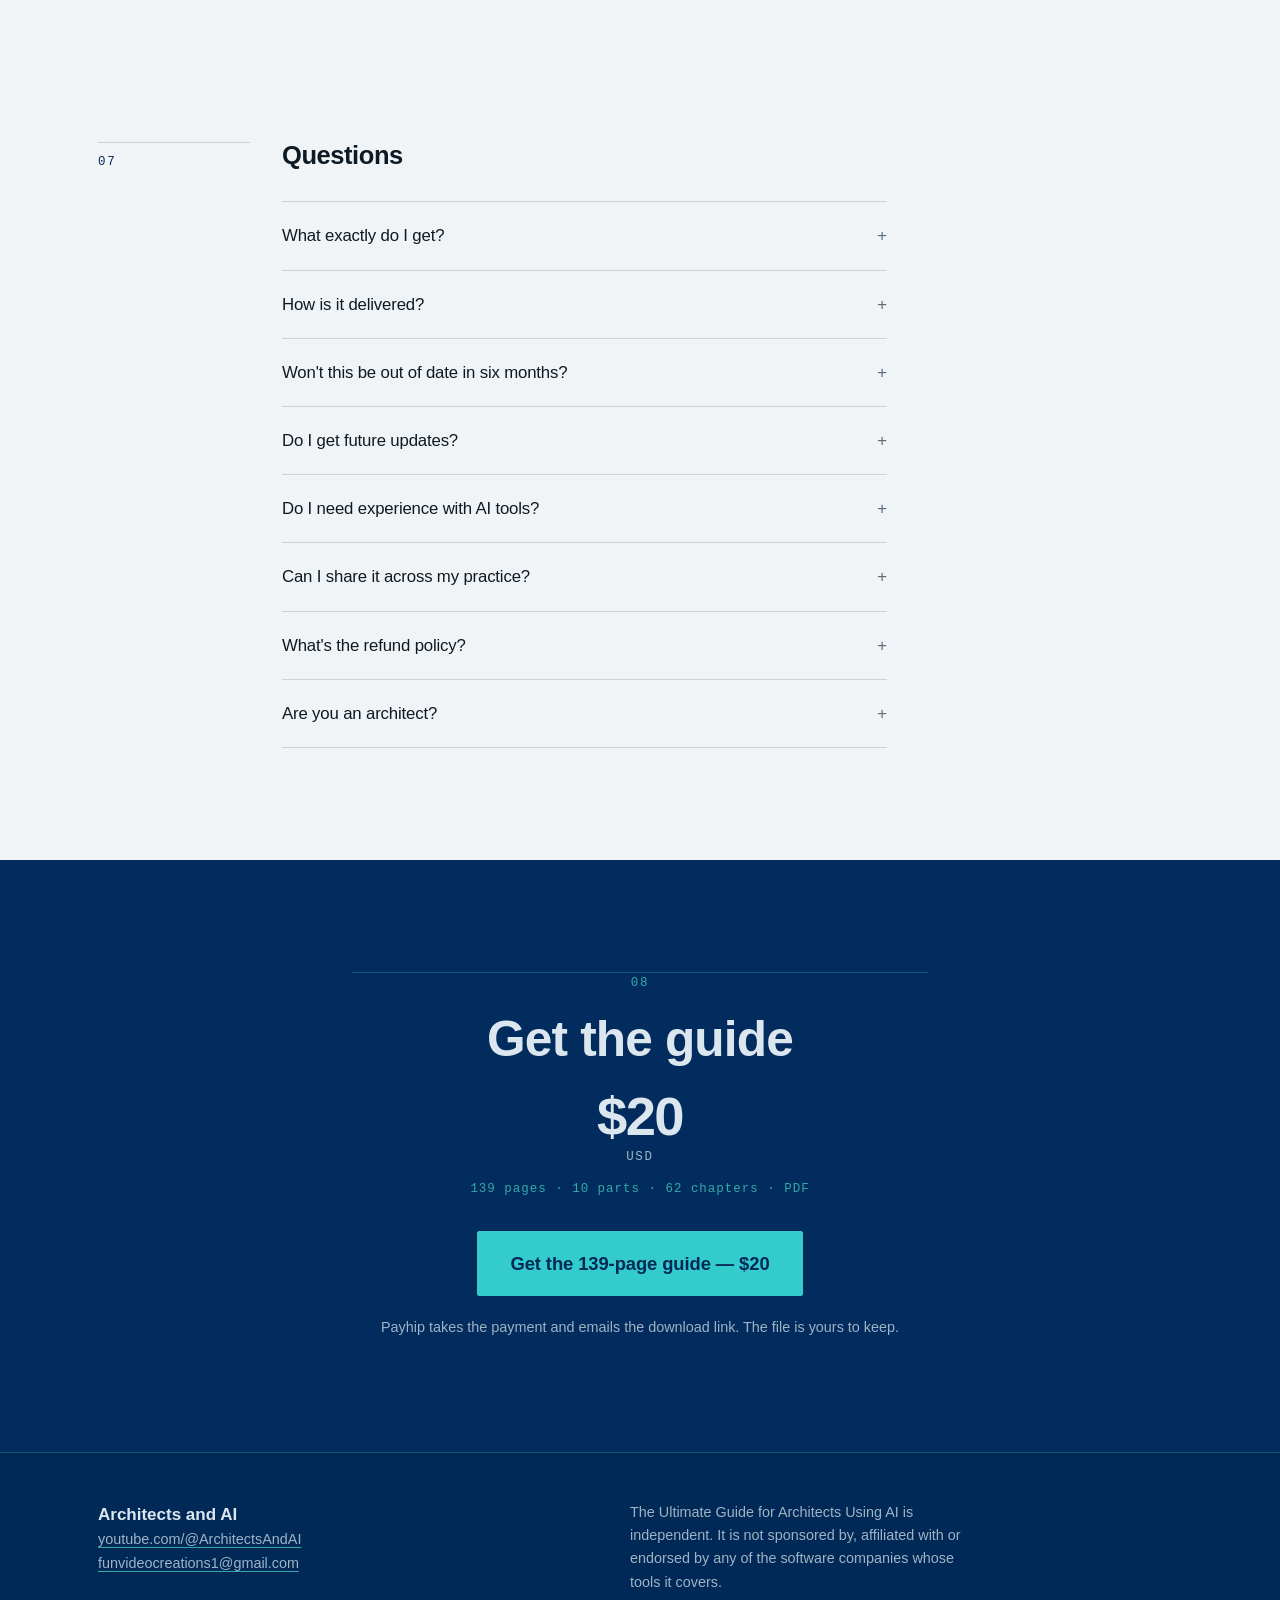
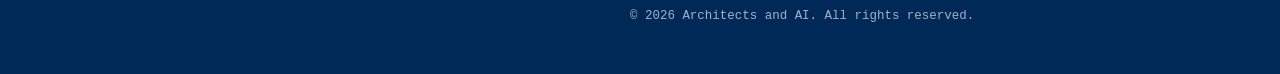
==== commit 3cbc42d7: "Add a Free BIM Workflow section linking to the Cantilever House page New section 06 on the main page" ====
--- a/index.html
+++ b/index.html
@@ -124,6 +124,7 @@
       <a href="#contents">Contents</a>
       <a href="#audience">Who it's for</a>
       <a href="#videos">Videos</a>
+      <a href="#bim">Free BIM workflow</a>
       <a href="#faq">Questions</a>
       <a href="#prompts" data-prompts-open>Free prompts</a>
     </nav>
@@ -688,10 +689,31 @@
     </div>
   </section>
 
-  <!-- ========================= 06 FAQ ========================= -->
+  <!-- ========================= 06 FREE BIM WORKFLOW ========================= -->
+  <section class="section section--paper" id="bim">
+    <div class="wrap band">
+      <p class="band__num">06</p>
+      <div class="band__body band__body--narrow">
+        <h2>Free BIM Workflow</h2>
+        <p>
+          The full house brief and all six prompts from the video “I Tried to Replace Revit with AI”.
+          Paste them into Claude Code with FreeCAD or BIMCraft connected, and it models the
+          Cantilever House: walls, slabs, rooms, glass, a rendered hero view, drawings and an IFC export.
+        </p>
+        <p>
+          Copy them, change the house, and run the test yourself. Free, no sign-up.
+        </p>
+        <p>
+          <a class="btn btn--sm btn--ghost" href="cantilever-house/">Get the brief and the 6 prompts</a>
+        </p>
+      </div>
+    </div>
+  </section>
+
+  <!-- ========================= 07 FAQ ========================= -->
   <section class="section section--paper" id="faq">
     <div class="wrap band">
-      <p class="band__num">06</p>
+      <p class="band__num">07</p>
       <div class="band__body band__body--narrow">
         <h2>Questions</h2>
 
@@ -761,10 +783,10 @@
           <li class="faq__row">
             <details>
               <summary><span class="faq__q">Are you an architect?</span><span class="mark" aria-hidden="true"></span></summary>
-              <div class="faq__a"><p>No. I test AI tools and report what holds up for architecture
-              teams; I have no architectural training and don't work at a practice. The book is
-              written from that position — it tells you how the software behaves, not how to
-              design.</p></div>
+              <div class="faq__a"><p>No. I’ve had some architectural education, but I’m not a
+              practicing architect and don’t work at a firm. I test AI tools and document how they
+              actually behave. The book is written from that position: it tells you how the
+              software works, not how to design.</p></div>
             </details>
           </li>
         </ul>
@@ -775,7 +797,7 @@
   <!-- ========================= 07 FINAL CTA ========================= -->
   <section class="section section--deep final" id="buy">
     <div class="wrap final__inner">
-      <p class="band__num band__num--center">07</p>
+      <p class="band__num band__num--center">08</p>
       <h2>Get the guide</h2>
       <p class="final__price"><span>$20</span> USD</p>
       <p class="final__detail">139 pages · 10 parts · 62 chapters · PDF</p>
--- a/css/styles.css
+++ b/css/styles.css
@@ -488,6 +488,11 @@
 #about a { color: var(--ink); text-decoration-color: var(--teal); text-underline-offset: .2em; }
 #about a:hover { color: var(--teal); }
 
+/* Free BIM workflow: same rhythm as #about; ghost button needs navy text on paper. */
+#bim h2 { margin-bottom: var(--sp-3); }
+#bim p + p { margin-top: var(--sp-3); }
+#bim a.btn--ghost { color: var(--navy); margin-top: var(--sp-2); }
+
 /* --- 13. Videos ---------------------------------------------------------- */
 
 .videos {
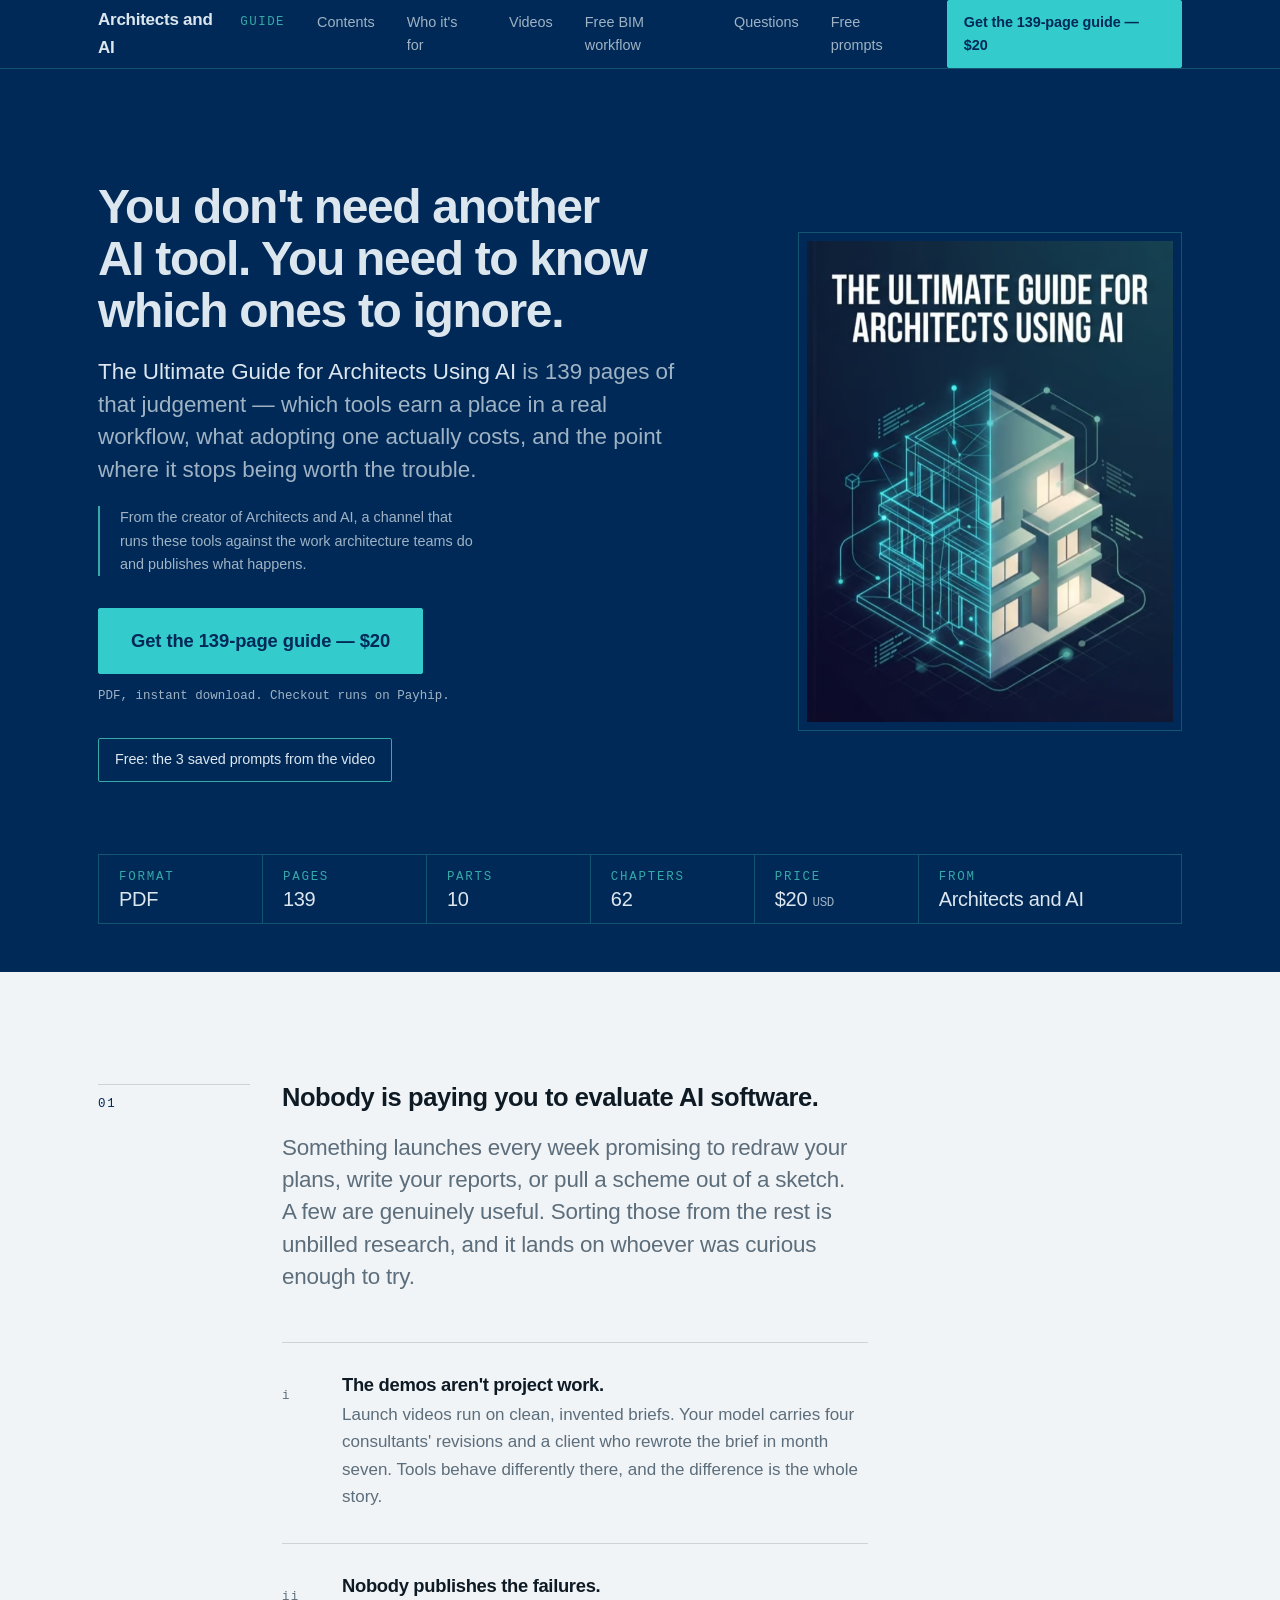
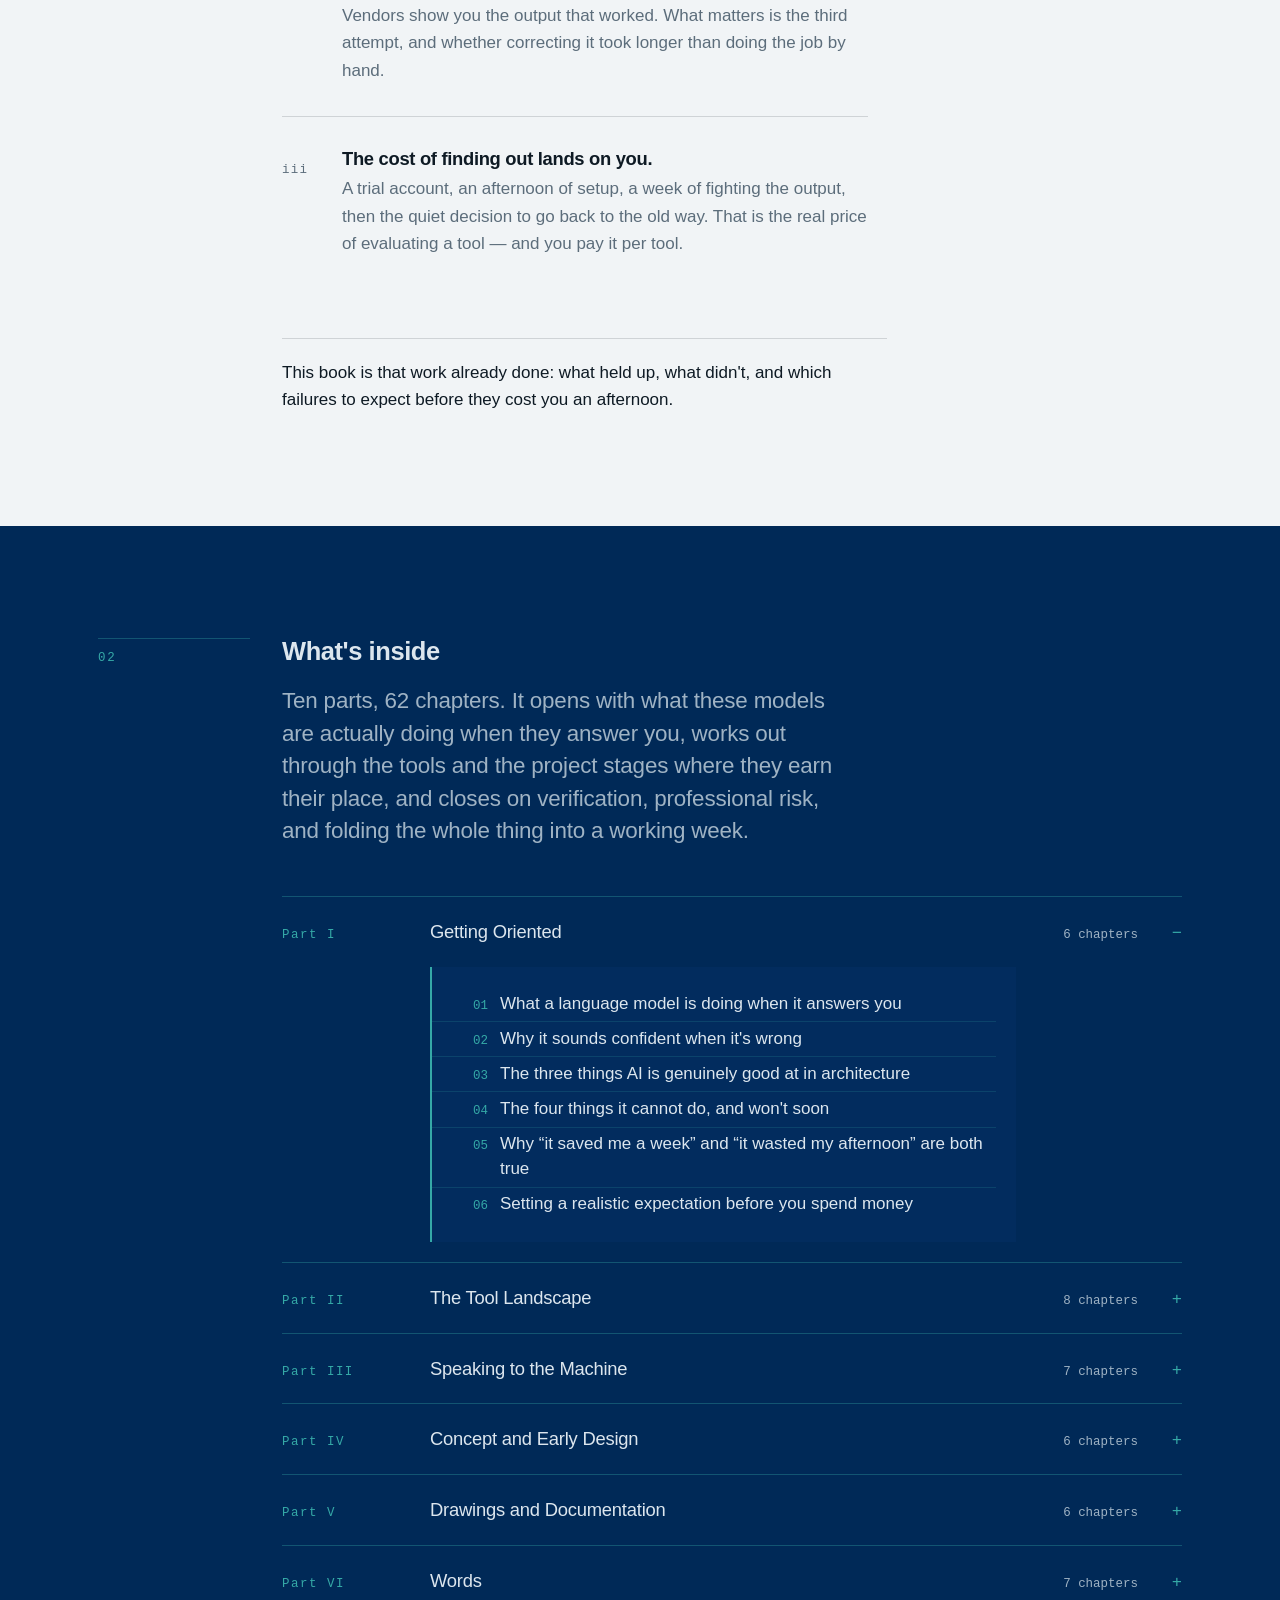
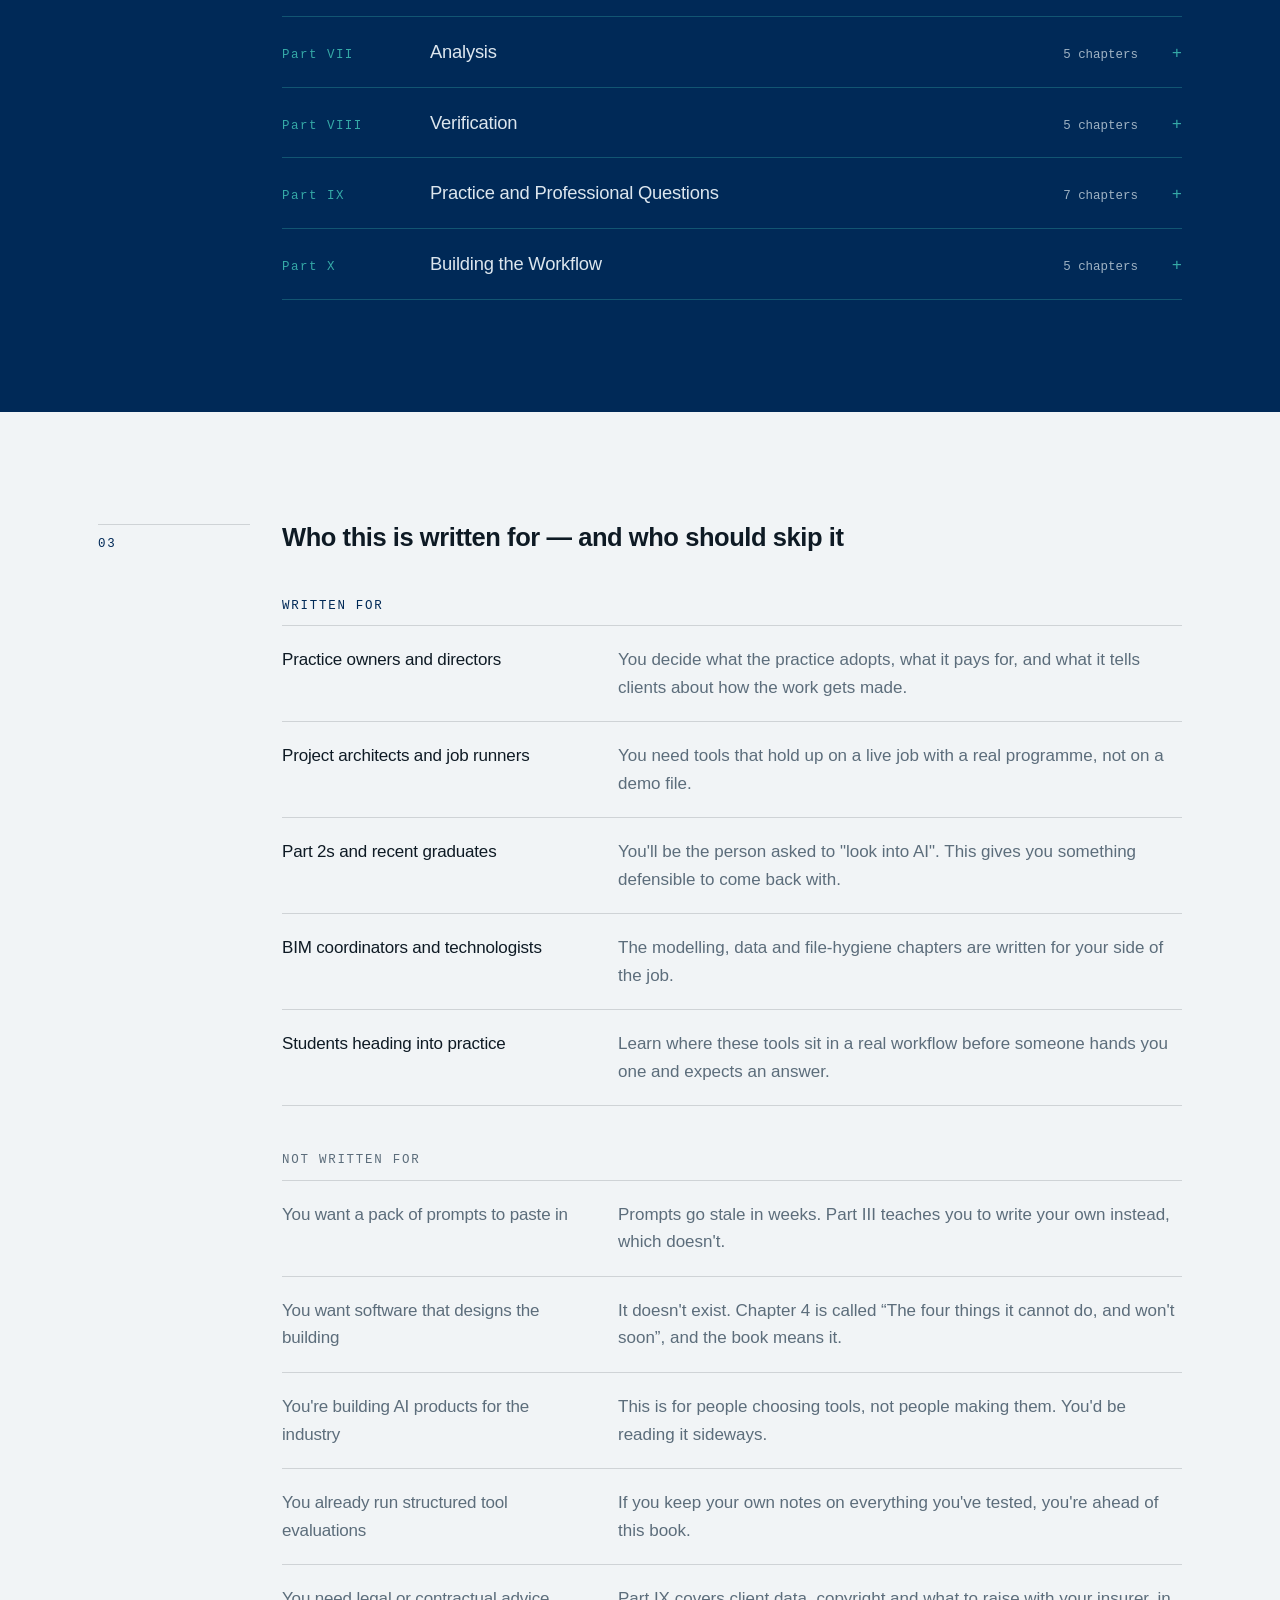
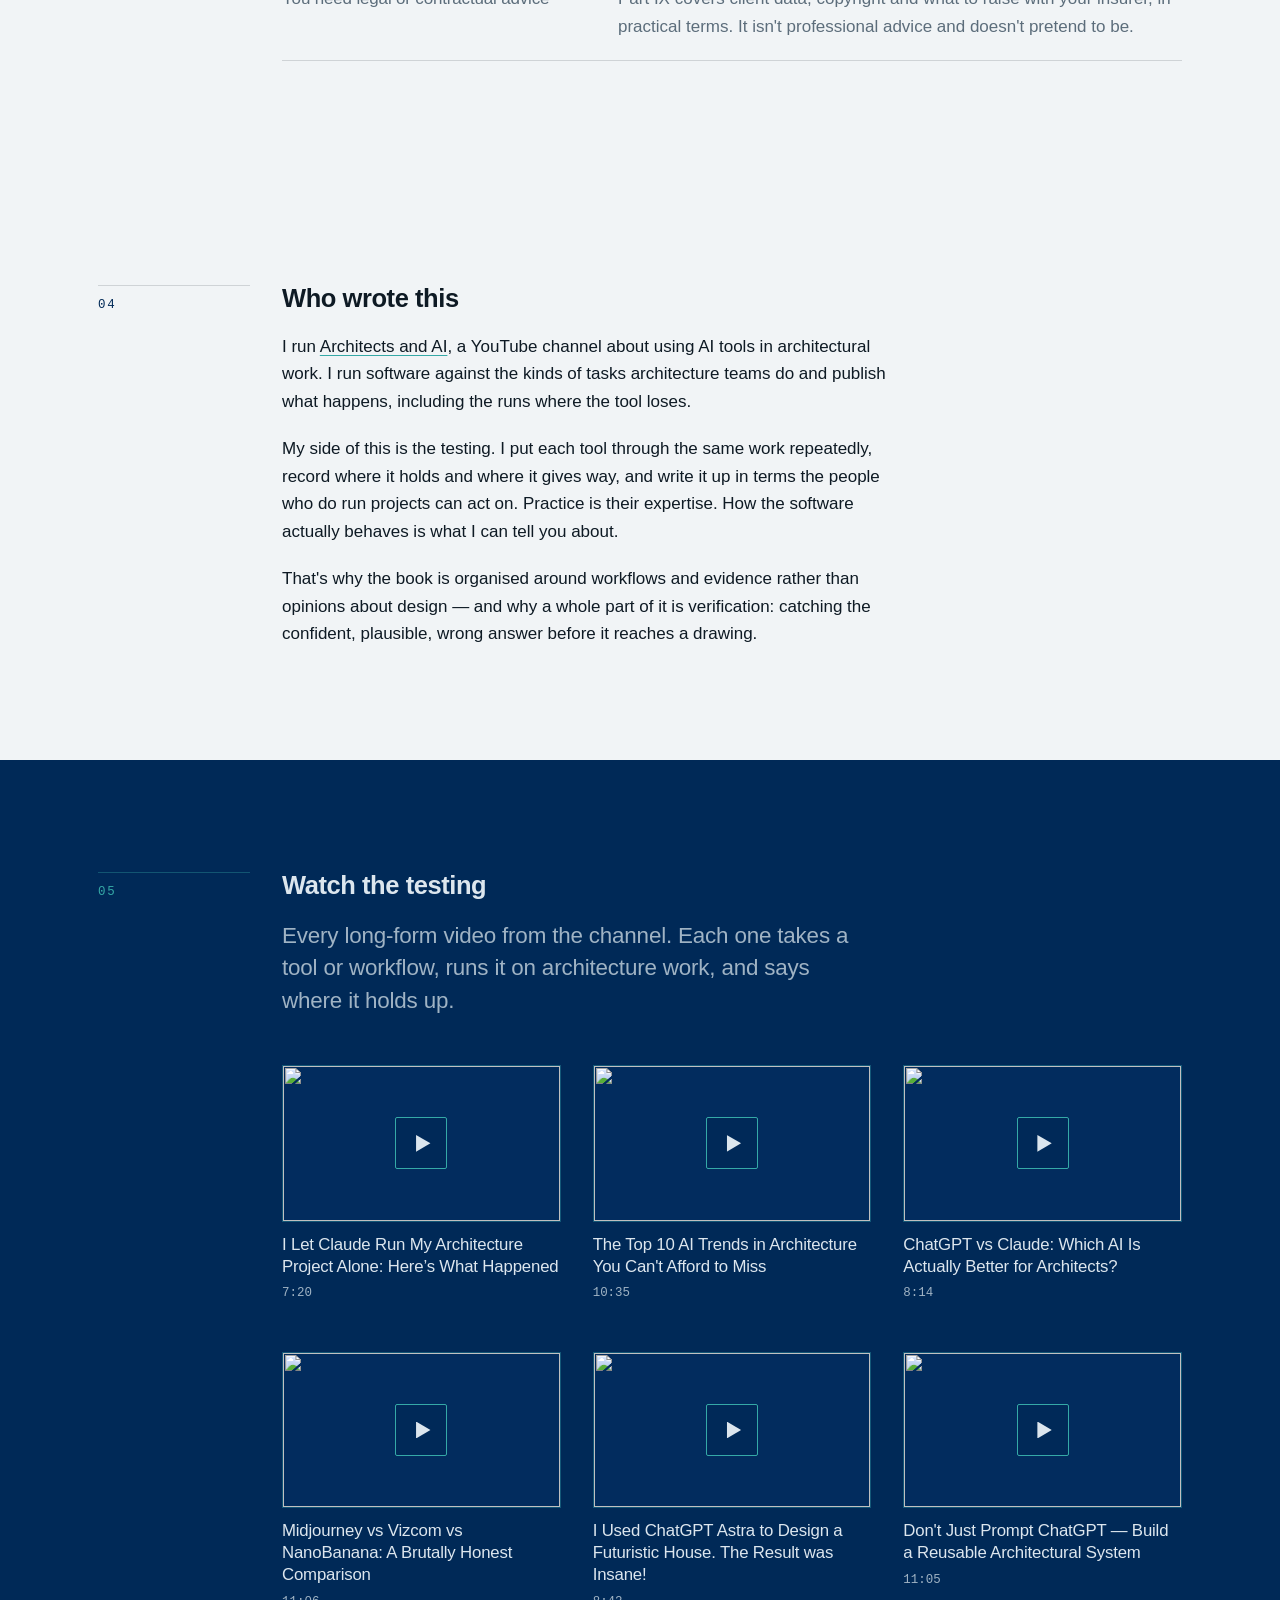
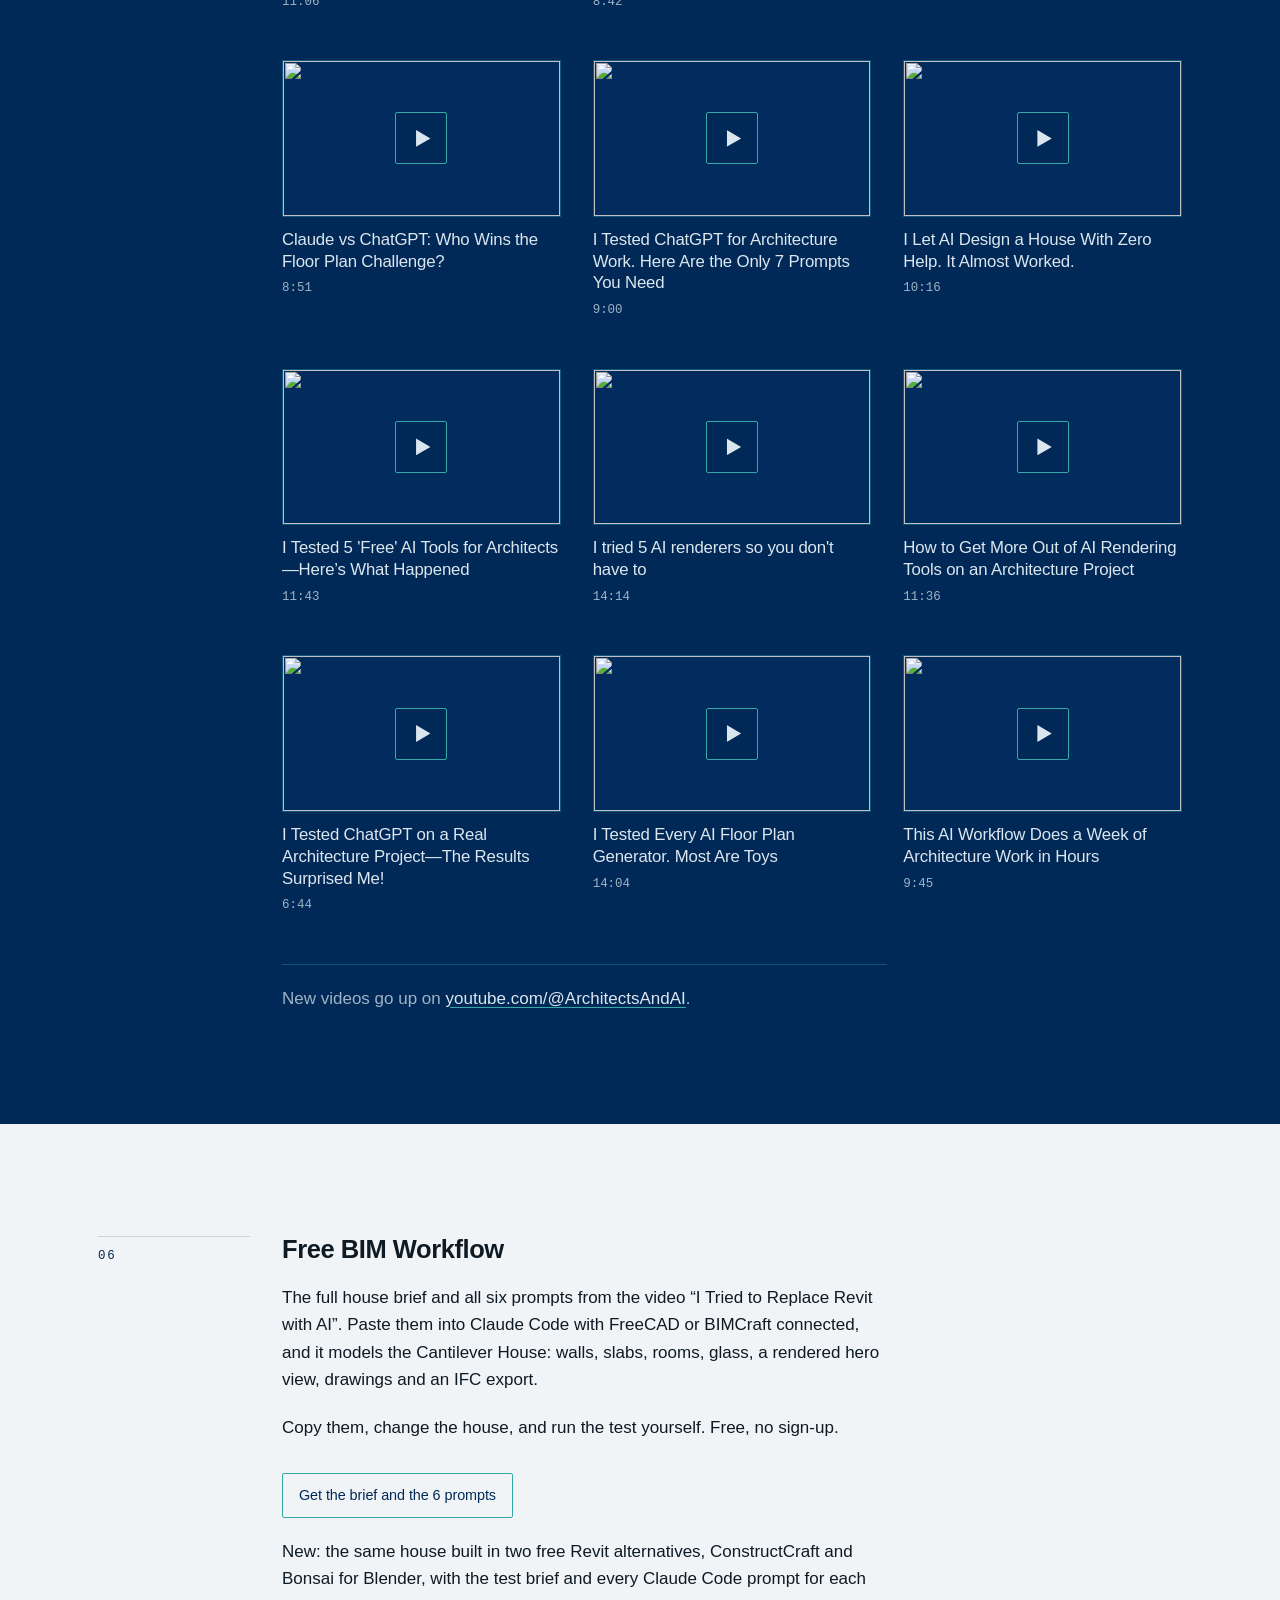
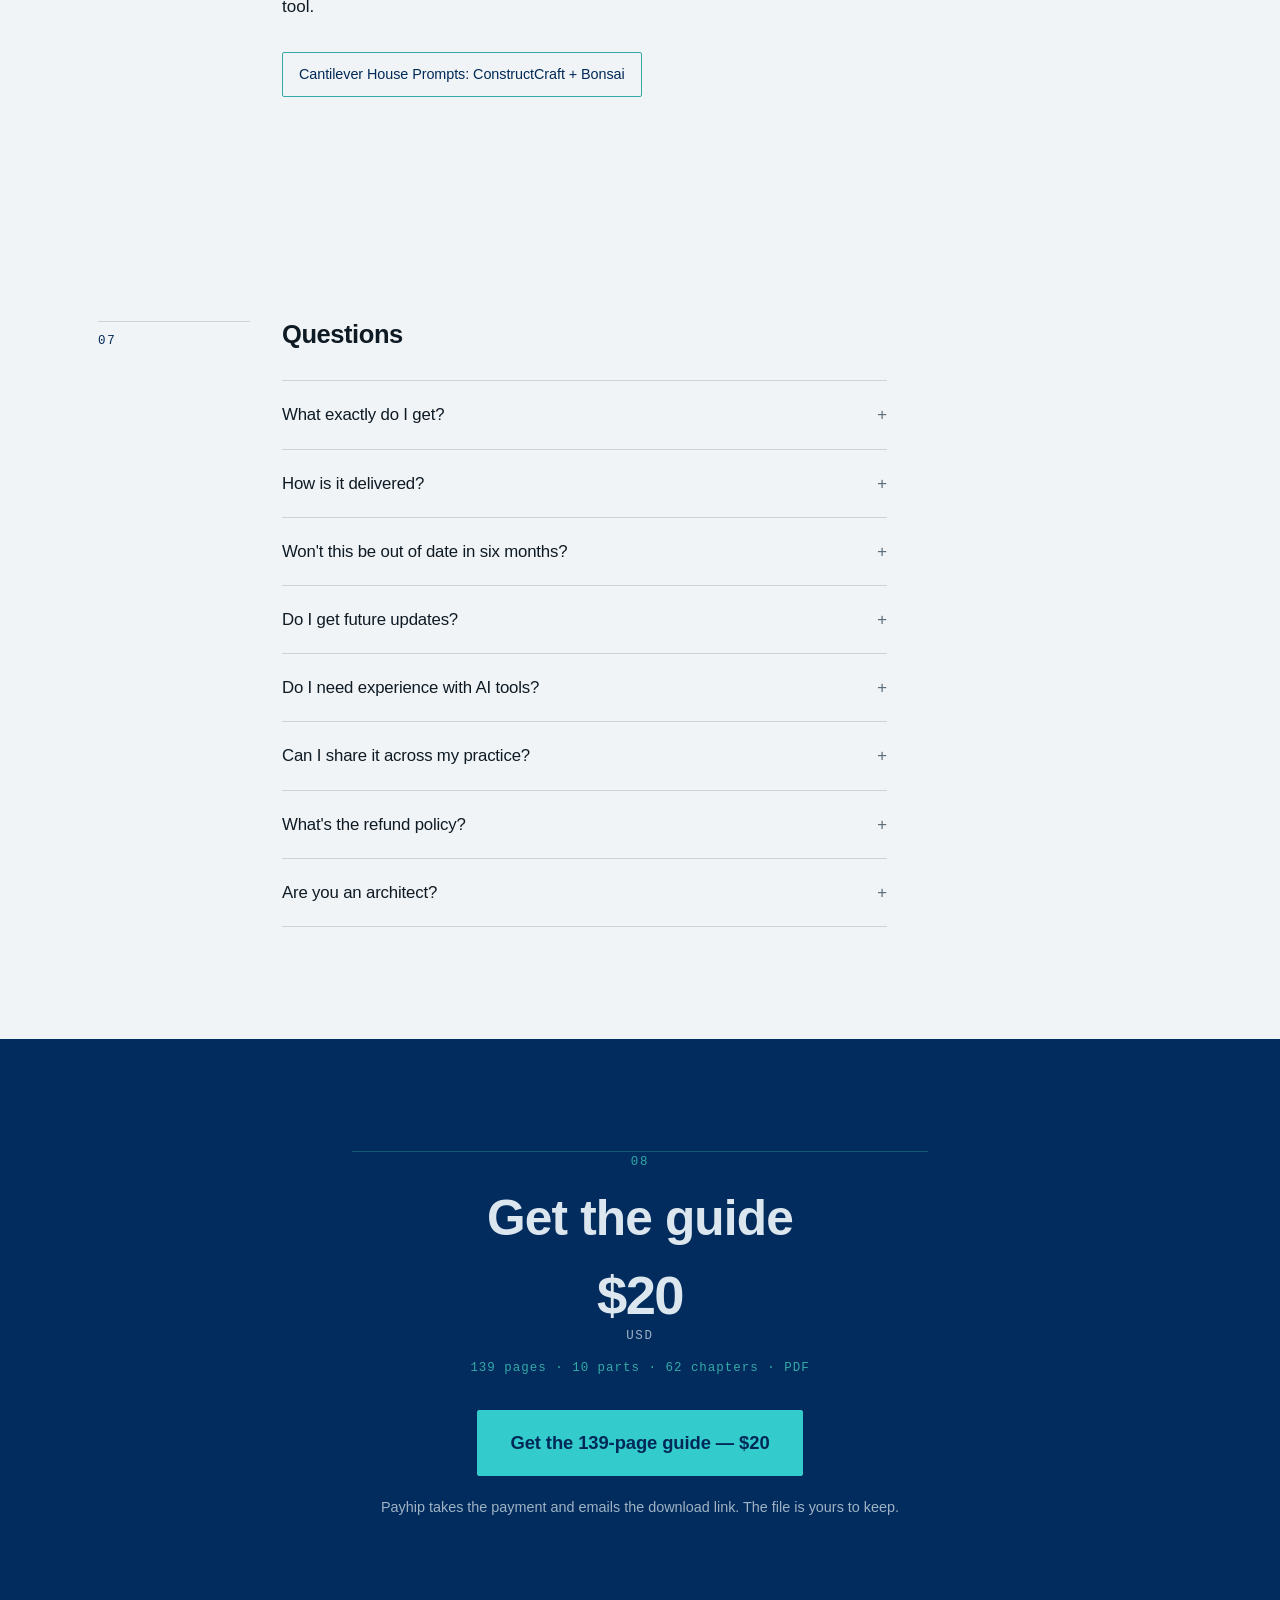
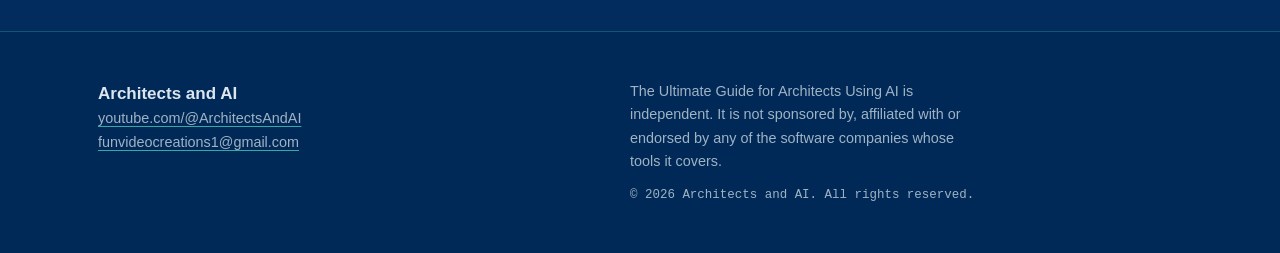
==== commit fa988d45: "Add the Cantilever House Prompts: ConstructCraft + Bonsai page Served at /cantilever-house-construct" ====
--- a/index.html
+++ b/index.html
@@ -706,6 +706,13 @@
         <p>
           <a class="btn btn--sm btn--ghost" href="cantilever-house/">Get the brief and the 6 prompts</a>
         </p>
+        <p>
+          New: the same house built in two free Revit alternatives, ConstructCraft and Bonsai for Blender,
+          with the test brief and every Claude Code prompt for each tool.
+        </p>
+        <p>
+          <a class="btn btn--sm btn--ghost" href="cantilever-house-constructcraft-bonsai/">Cantilever House Prompts: ConstructCraft + Bonsai</a>
+        </p>
       </div>
     </div>
   </section>
